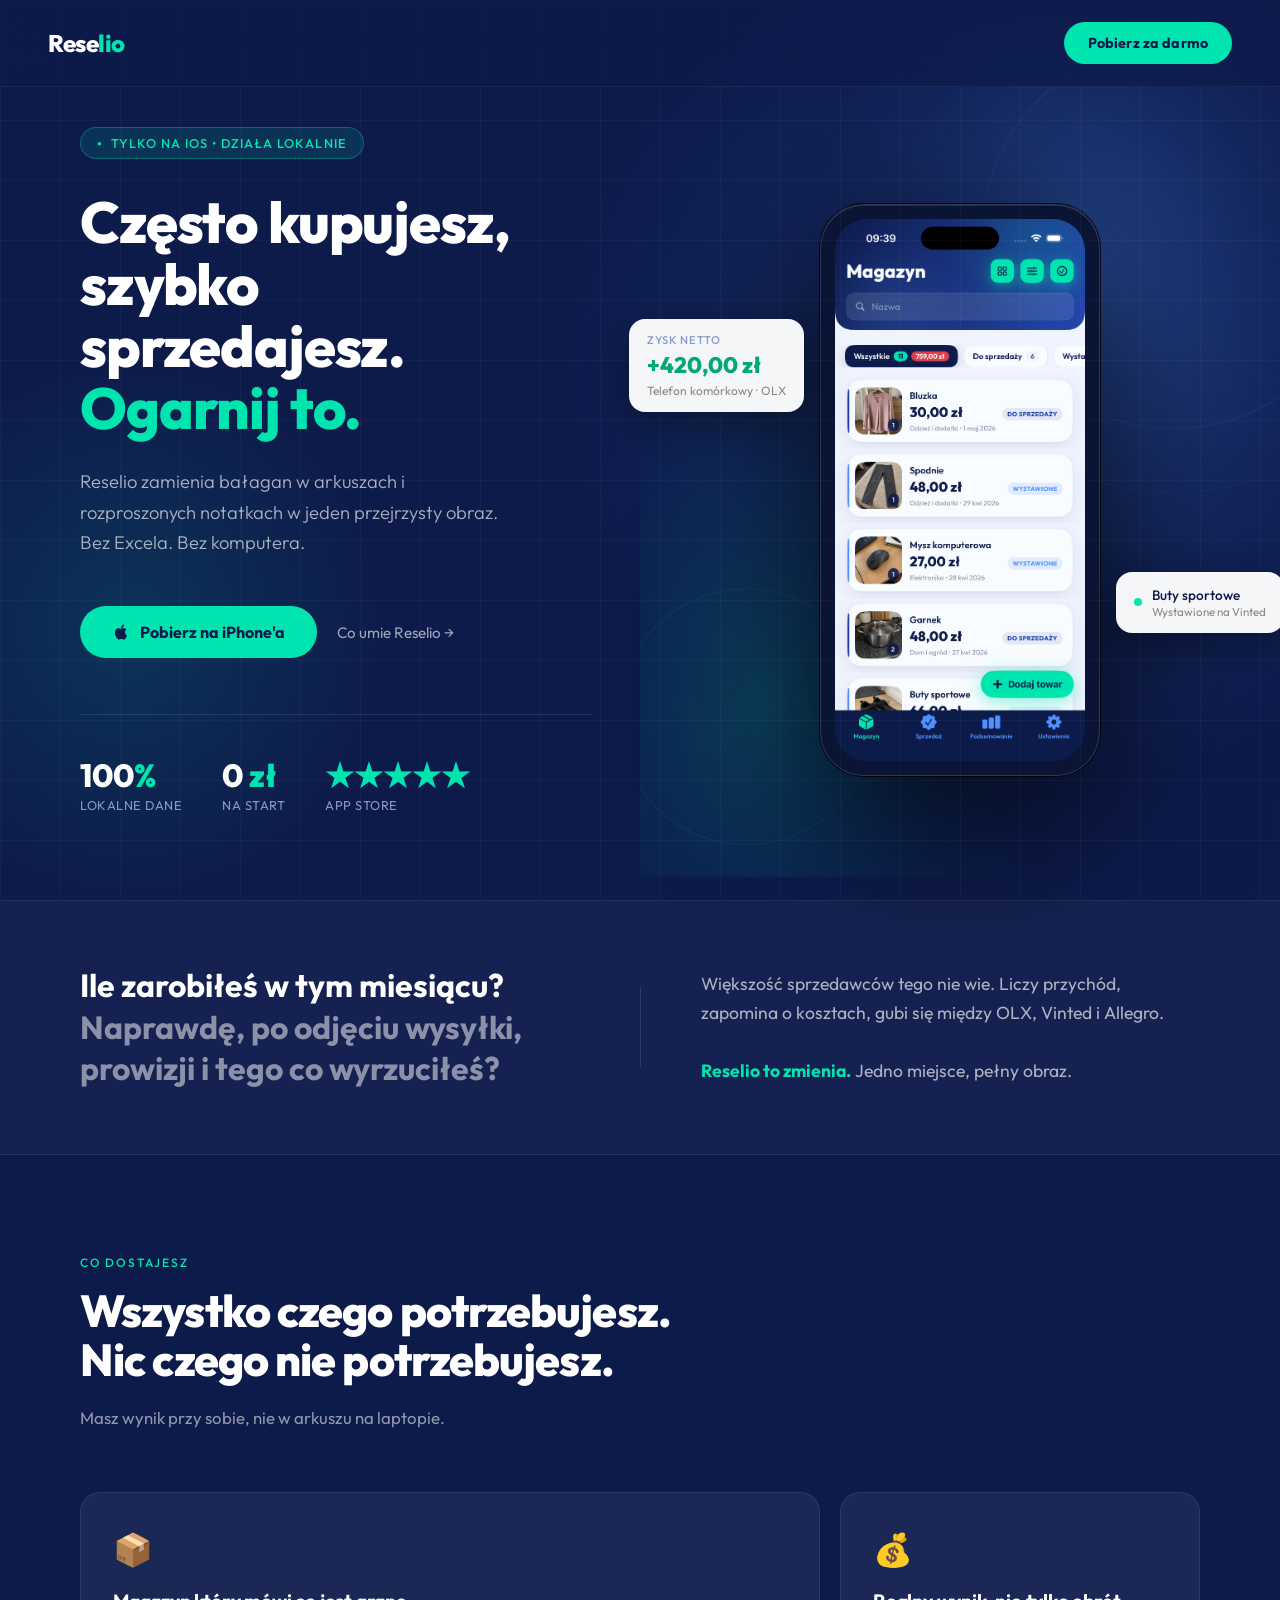
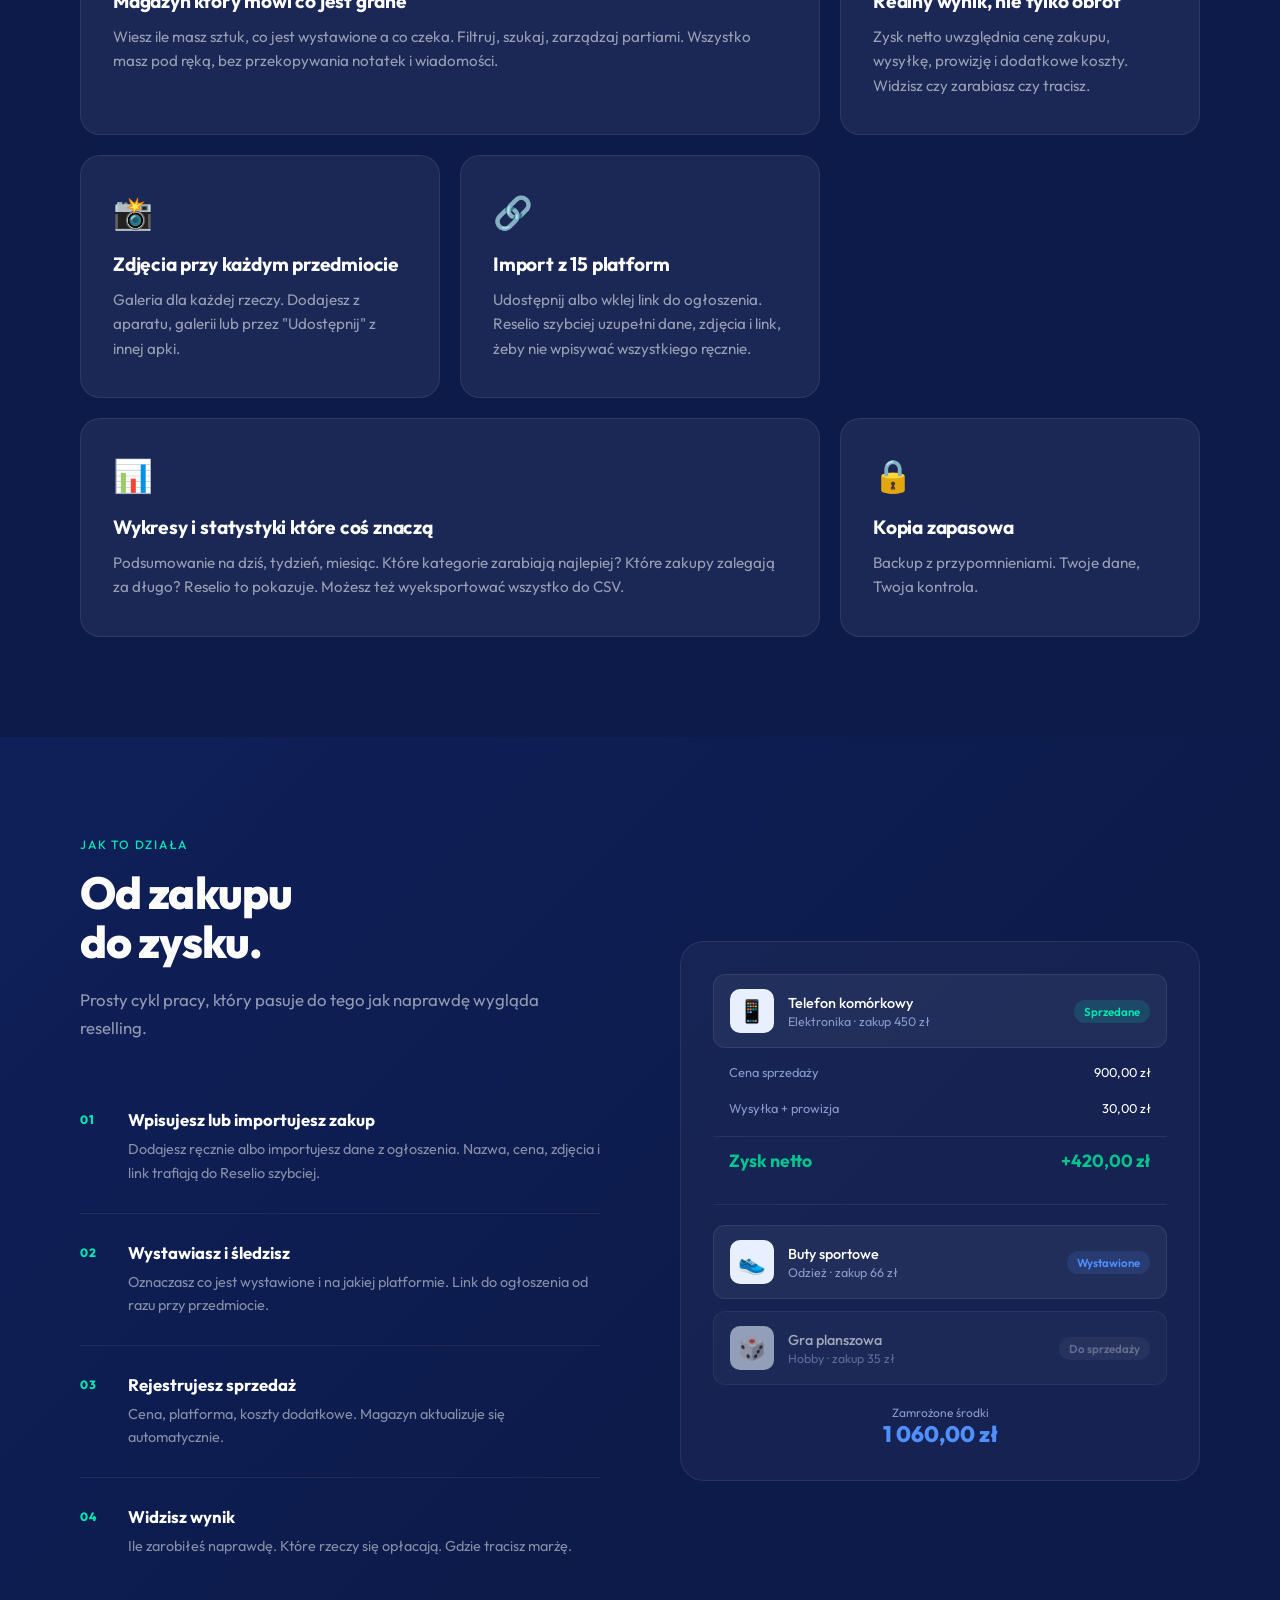
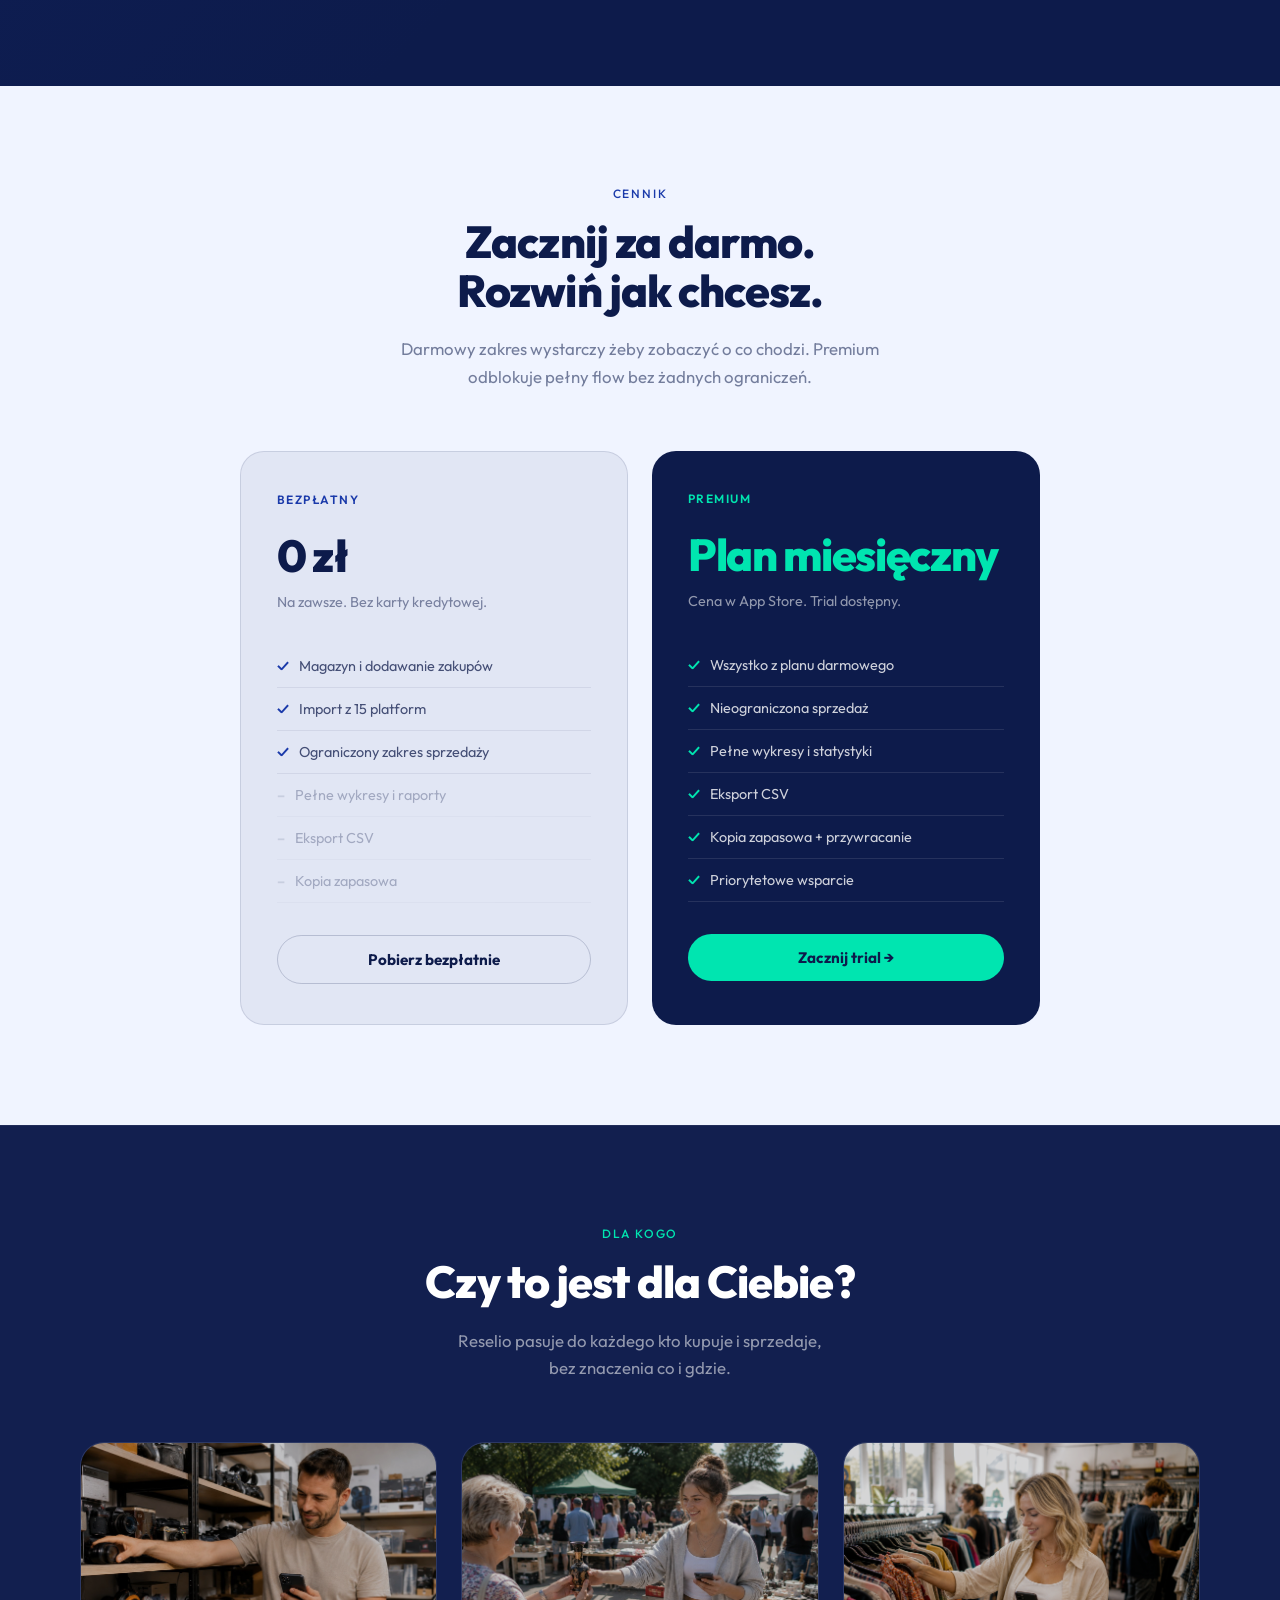
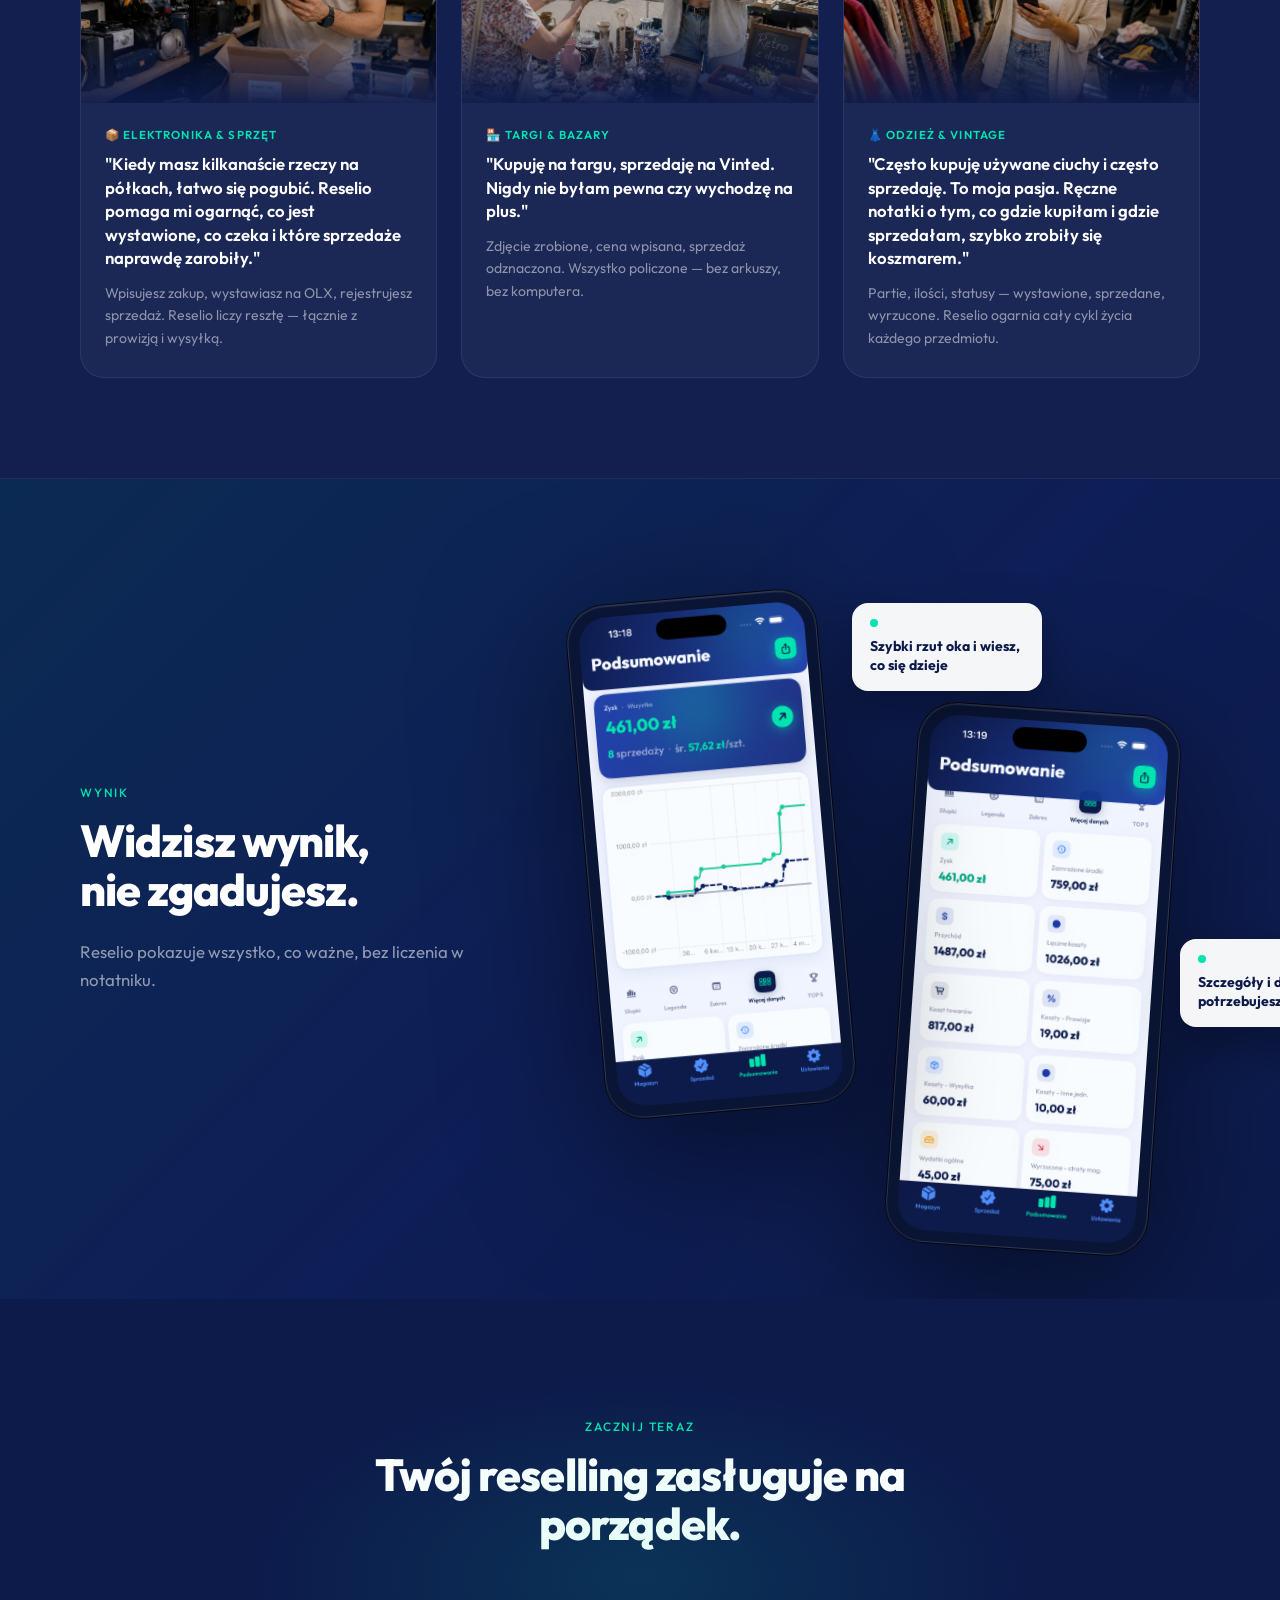
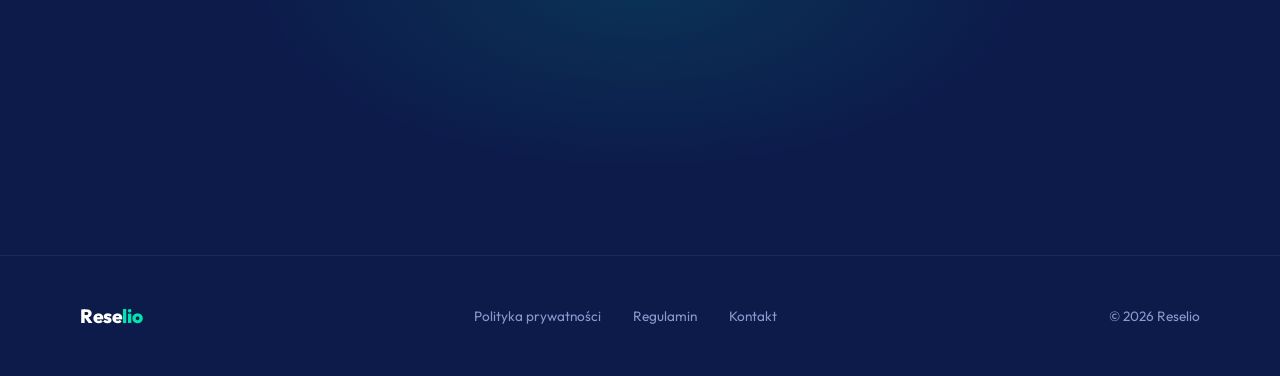
==== index.html @ 295dc4dd "Update landing page copy and vintage image" ====
<!DOCTYPE html>
<html lang="pl">
<head>
<meta charset="UTF-8">
<meta name="viewport" content="width=device-width, initial-scale=1.0">
<title>Reselio – ogarnij swój reselling</title>
<link rel="preconnect" href="https://fonts.googleapis.com">
<link href="https://fonts.googleapis.com/css2?family=Outfit:wght@300;400;500;600;700;800;900&display=swap" rel="stylesheet">
<style>
  :root {
    --navy: #0d1b4b;
    --navy-mid: #152263;
    --blue: #1a3aaa;
    --accent: #4f8fff;
    --mint: #00e5b0;
    --white: #ffffff;
    --off: #f0f4ff;
    --text-muted: #8899cc;
    --card-bg: rgba(255,255,255,0.06);
    --radius: 20px;
  }

  *, *::before, *::after { box-sizing: border-box; margin: 0; padding: 0; }

  html { scroll-behavior: smooth; }

  body {
    font-family: 'Outfit', sans-serif;
    background: var(--navy);
    color: var(--white);
    overflow-x: hidden;
  }

  /* ── NAV ── */
  nav {
    position: fixed; top: 0; left: 0; right: 0; z-index: 100;
    display: flex; align-items: center; justify-content: space-between;
    padding: 22px 48px;
    backdrop-filter: blur(20px);
    background: rgba(13,27,75,0.7);
    border-bottom: 1px solid rgba(255,255,255,0.06);
  }
  .logo {
    font-family: 'Outfit', sans-serif;
    font-weight: 800; font-size: 1.5rem;
    letter-spacing: -0.02em;
    color: var(--white);
  }
  .logo span { color: var(--mint); }
  .nav-cta {
    background: var(--mint);
    color: var(--navy);
    font-family: 'Outfit', sans-serif;
    font-weight: 700;
    font-size: 0.9rem;
    padding: 12px 24px;
    border-radius: 50px;
    text-decoration: none;
    letter-spacing: 0.01em;
    transition: transform 0.2s, box-shadow 0.2s;
  }
  .nav-cta:hover { transform: translateY(-2px); box-shadow: 0 8px 32px rgba(0,229,176,0.4); }

  /* ── HERO ── */
  .hero {
    min-height: 100vh;
    display: grid;
    grid-template-columns: 1fr 1fr;
    align-items: center;
    gap: 0;
    position: relative;
    overflow: visible;
  }

  /* background effect */
  .hero::before {
    content: '';
    position: absolute; inset: 0;
    background:
      radial-gradient(ellipse 60% 80% at 80% 40%, rgba(79,143,255,0.18) 0%, transparent 60%),
      radial-gradient(ellipse 40% 60% at 10% 70%, rgba(0,229,176,0.12) 0%, transparent 50%);
    pointer-events: none;
  }

  /* grid lines subtle */
  .hero::after {
    content: '';
    position: absolute; inset: 0;
    background-image: linear-gradient(rgba(255,255,255,0.03) 1px, transparent 1px),
                      linear-gradient(90deg, rgba(255,255,255,0.03) 1px, transparent 1px);
    background-size: 60px 60px;
    pointer-events: none;
  }

  .hero-left {
    padding: 120px 48px 80px 80px;
    position: relative; z-index: 1;
  }

  .hero-badge {
    display: inline-flex; align-items: center; gap: 8px;
    background: rgba(0,229,176,0.12);
    border: 1px solid rgba(0,229,176,0.3);
    color: var(--mint);
    font-size: 0.8rem;
    font-weight: 500;
    letter-spacing: 0.08em;
    text-transform: uppercase;
    padding: 7px 16px;
    border-radius: 50px;
    margin-bottom: 32px;
  }
  .hero-badge::before { content: '●'; font-size: 0.5rem; }

  h1 {
    font-family: 'Outfit', sans-serif;
    font-weight: 800;
    font-size: clamp(2.8rem, 4.5vw, 4.2rem);
    line-height: 1.08;
    letter-spacing: -0.02em;
    margin-bottom: 28px;
  }
  h1 em {
    font-style: normal;
    color: var(--mint);
  }

  .hero-sub {
    font-size: 1.15rem;
    font-weight: 300;
    color: rgba(255,255,255,0.65);
    line-height: 1.65;
    max-width: 440px;
    margin-bottom: 48px;
  }

  .hero-actions {
    display: flex; align-items: center; gap: 20px;
    flex-wrap: wrap;
  }

  .btn-primary {
    display: inline-flex; align-items: center; gap: 10px;
    background: var(--mint);
    color: var(--navy);
    font-family: 'Outfit', sans-serif;
    font-weight: 700;
    font-size: 1rem;
    padding: 16px 32px;
    border-radius: 50px;
    text-decoration: none;
    transition: transform 0.2s, box-shadow 0.2s;
  }
  .btn-primary:hover { transform: translateY(-3px); box-shadow: 0 16px 48px rgba(0,229,176,0.4); }
  .btn-primary svg { width: 18px; height: 18px; }

  .btn-ghost {
    font-size: 0.95rem;
    color: rgba(255,255,255,0.6);
    text-decoration: none;
    display: flex; align-items: center; gap: 8px;
    transition: color 0.2s;
  }
  .btn-ghost:hover { color: var(--white); }

  .hero-stats {
    display: flex; gap: 40px;
    margin-top: 56px;
    padding-top: 40px;
    border-top: 1px solid rgba(255,255,255,0.1);
  }
  .stat-val {
    font-family: 'Outfit', sans-serif;
    font-weight: 800;
    font-size: 2rem;
    color: var(--white);
  }
  .stat-val span { color: var(--mint); }
  .stat-label {
    font-size: 0.8rem;
    color: var(--text-muted);
    margin-top: 2px;
    letter-spacing: 0.04em;
    text-transform: uppercase;
  }

  /* HERO IMAGE SIDE */
  .hero-right {
    position: relative;
    height: 100vh;
    padding-top: 80px;
    display: flex;
    align-items: center;
    justify-content: center;
  }

  /* The faux "desk scene" SVG illustration */
  .hero-scene {
    position: absolute; inset: 0;
    overflow: hidden;
    pointer-events: none;
  }

  /* Centered phone + cards wrapper — clips nothing */
  .phone-stage {
    position: relative;
    width: 280px;
    z-index: 10;
  }

  /* iPhone mockup */
  .phone-wrap {
    width: 100%;
    filter: drop-shadow(0 40px 80px rgba(0,0,0,0.7));
    animation: phoneFloat 6s ease-in-out infinite;
  }
  @keyframes phoneFloat {
    0%,100% { transform: translateY(0px) rotate(-2deg); }
    50% { transform: translateY(-14px) rotate(-2deg); }
  }

  .phone-frame {
    background: #0a1535;
    border-radius: 44px;
    padding: 14px;
    border: 1px solid rgba(255,255,255,0.15);
    box-shadow:
      0 0 0 1px rgba(0,0,0,0.8),
      inset 0 1px 0 rgba(255,255,255,0.1);
  }

  .phone-screen {
    border-radius: 32px;
    overflow: hidden;
    background: #f0f4ff;
    aspect-ratio: 9/19.5;
    position: relative;
  }

  .phone-screen img {
    width: 100%;
    height: 100%;
    object-fit: cover;
    display: block;
  }

  /* Floating cards — positioned relative to .phone-stage */
  .float-card {
    position: absolute;
    background: rgba(255,255,255,0.96);
    backdrop-filter: blur(20px);
    border-radius: 16px;
    padding: 14px 18px;
    color: var(--navy);
    box-shadow: 0 12px 40px rgba(0,0,0,0.35);
    font-size: 0.85rem;
    white-space: nowrap;
  }

  /* Left side card — profit */
  .float-card-profit {
    top: 20%;
    right: calc(100% + 16px);   /* sits left of the phone */
    animation: cardFloat1 7s ease-in-out infinite;
  }

  /* Right side card — item */
  .float-card-item {
    bottom: 25%;
    left: calc(100% + 16px);    /* sits right of the phone */
    animation: cardFloat2 8s ease-in-out infinite;
  }

  @keyframes cardFloat1 {
    0%,100% { transform: translateY(0); }
    50% { transform: translateY(-10px); }
  }
  @keyframes cardFloat2 {
    0%,100% { transform: translateY(0); }
    50% { transform: translateY(-7px); }
  }

  .fc-label {
    font-size: 0.7rem;
    font-weight: 500;
    letter-spacing: 0.06em;
    text-transform: uppercase;
    color: var(--text-muted);
    margin-bottom: 4px;
  }
  .fc-val {
    font-family: 'Outfit', sans-serif;
    font-weight: 800;
    font-size: 1.4rem;
    color: var(--navy);
  }
  .fc-val.positive { color: #00a878; }
  .fc-val.negative { color: #e0404a; }

  .fc-item-row {
    display: flex; align-items: center; gap: 10px;
  }
  .fc-dot {
    width: 8px; height: 8px; border-radius: 50%;
    background: var(--mint);
    flex-shrink: 0;
  }
  .fc-item-name { font-weight: 500; color: var(--navy); }
  .fc-item-price { font-weight: 700; color: var(--navy); margin-top: 2px; }

  /* ── SECTION COMMON ── */
  section { padding: 100px 80px; }
  section.hero { padding: 0; }

  .section-label {
    font-size: 0.75rem;
    font-weight: 500;
    letter-spacing: 0.15em;
    text-transform: uppercase;
    color: var(--mint);
    margin-bottom: 16px;
  }

  h2 {
    font-family: 'Outfit', sans-serif;
    font-weight: 800;
    font-size: clamp(2rem, 3.5vw, 3rem);
    letter-spacing: -0.02em;
    line-height: 1.1;
    margin-bottom: 20px;
  }

  .section-sub {
    font-size: 1.05rem;
    color: rgba(255,255,255,0.55);
    line-height: 1.65;
    max-width: 520px;
  }

  /* ── PROBLEM STRIP ── */
  .problem {
    background: rgba(255,255,255,0.03);
    border-top: 1px solid rgba(255,255,255,0.07);
    border-bottom: 1px solid rgba(255,255,255,0.07);
    padding: 64px 80px;
    display: flex;
    align-items: center;
    gap: 60px;
  }

  .problem-q {
    font-family: 'Outfit', sans-serif;
    font-size: clamp(1.4rem, 2.5vw, 2rem);
    font-weight: 700;
    line-height: 1.3;
    flex: 1;
    color: rgba(255,255,255,0.5);
  }
  .problem-q strong { color: var(--white); }

  .problem-divider {
    width: 1px; height: 80px;
    background: rgba(255,255,255,0.12);
    flex-shrink: 0;
  }

  .problem-answer {
    flex: 1;
    font-size: 1.1rem;
    color: rgba(255,255,255,0.65);
    line-height: 1.65;
  }
  .problem-answer strong { color: var(--mint); }

  /* ── FEATURES GRID ── */
  .features-header {
    max-width: 1200px;
    margin: 0 auto 60px;
  }

  .features-grid {
    display: grid;
    grid-template-columns: repeat(3, 1fr);
    gap: 20px;
    max-width: 1200px;
    margin: 0 auto;
  }

  .feat-card {
    background: var(--card-bg);
    border: 1px solid rgba(255,255,255,0.08);
    border-radius: var(--radius);
    padding: 36px 32px;
    transition: border-color 0.3s, background 0.3s, transform 0.3s;
    position: relative;
    overflow: hidden;
  }
  .feat-card::before {
    content: '';
    position: absolute; top: 0; left: 0; right: 0; height: 2px;
    background: linear-gradient(90deg, transparent, var(--accent), transparent);
    opacity: 0;
    transition: opacity 0.3s;
  }
  .feat-card:hover {
    background: rgba(255,255,255,0.09);
    border-color: rgba(79,143,255,0.3);
    transform: translateY(-4px);
  }
  .feat-card:hover::before { opacity: 1; }

  .feat-card.wide {
    grid-column: span 2;
  }

  .feat-icon {
    font-size: 2rem;
    margin-bottom: 20px;
    display: block;
  }

  .feat-title {
    font-family: 'Outfit', sans-serif;
    font-weight: 700;
    font-size: 1.2rem;
    margin-bottom: 12px;
    letter-spacing: -0.01em;
  }

  .feat-desc {
    font-size: 0.95rem;
    color: rgba(255,255,255,0.55);
    line-height: 1.6;
  }

  /* ── FLOW SECTION ── */
  .flow-section {
    background: linear-gradient(135deg, rgba(26,58,170,0.15) 0%, rgba(13,27,75,0) 60%);
  }

  .flow-grid {
    display: grid;
    grid-template-columns: 1fr 1fr;
    gap: 80px;
    align-items: center;
    max-width: 1200px;
    margin: 0 auto;
  }

  .flow-steps {
    display: flex;
    flex-direction: column;
    gap: 0;
  }

  .flow-step {
    display: flex;
    gap: 24px;
    padding: 28px 0;
    border-bottom: 1px solid rgba(255,255,255,0.07);
    transition: opacity 0.3s;
  }
  .flow-step:last-child { border-bottom: none; }
  .flow-step:hover { opacity: 1 !important; }

  .step-num {
    font-family: 'Outfit', sans-serif;
    font-weight: 800;
    font-size: 0.75rem;
    color: var(--mint);
    letter-spacing: 0.08em;
    padding-top: 3px;
    flex-shrink: 0;
    width: 24px;
  }

  .step-body {}
  .step-title {
    font-family: 'Outfit', sans-serif;
    font-weight: 700;
    font-size: 1.05rem;
    margin-bottom: 8px;
  }
  .step-desc {
    font-size: 0.9rem;
    color: rgba(255,255,255,0.5);
    line-height: 1.6;
  }

  .flow-visual {
    background: rgba(255,255,255,0.04);
    border: 1px solid rgba(255,255,255,0.08);
    border-radius: 24px;
    padding: 32px;
    display: flex;
    flex-direction: column;
    gap: 12px;
  }

  .mini-item {
    display: flex;
    align-items: center;
    gap: 14px;
    background: rgba(255,255,255,0.05);
    border: 1px solid rgba(255,255,255,0.08);
    border-radius: 12px;
    padding: 14px 16px;
  }

  .mini-thumb {
    width: 44px; height: 44px; border-radius: 10px;
    flex-shrink: 0;
    display: flex; align-items: center; justify-content: center;
    font-size: 1.4rem;
  }
  .mini-info { flex: 1; }
  .mini-name { font-weight: 500; font-size: 0.9rem; }
  .mini-meta { font-size: 0.78rem; color: var(--text-muted); margin-top: 2px; }
  .mini-badge {
    font-size: 0.72rem;
    font-weight: 600;
    padding: 4px 10px;
    border-radius: 50px;
    flex-shrink: 0;
  }
  .badge-sell { background: rgba(0,229,176,0.15); color: var(--mint); }
  .badge-listed { background: rgba(79,143,255,0.15); color: var(--accent); }
  .badge-sold { background: rgba(255,255,255,0.1); color: rgba(255,255,255,0.6); }

  .mini-profit {
    font-family: 'Outfit', sans-serif;
    font-weight: 700;
    font-size: 0.9rem;
    color: #00c48c;
  }
  .mini-profit.neg { color: #e0404a; }

  /* ── PRICING ── */
  .pricing {
    background: var(--off);
    color: var(--navy);
  }

  .pricing h2 { color: var(--navy); }
  .pricing .section-label { color: var(--blue); }
  .pricing .section-sub { color: rgba(13,27,75,0.55); }

  .pricing-grid {
    display: grid;
    grid-template-columns: 1fr 1fr;
    gap: 24px;
    max-width: 800px;
    margin: 60px auto 0;
  }

  .price-card {
    border-radius: 24px;
    padding: 40px 36px;
    position: relative;
    overflow: hidden;
  }

  .price-card.free {
    background: rgba(13,27,75,0.06);
    border: 1px solid rgba(13,27,75,0.12);
  }

  .price-card.premium {
    background: var(--navy);
    color: var(--white);
  }

  .price-card.premium .price-label { color: var(--mint); }
  .price-card.premium .price-desc { color: rgba(255,255,255,0.55); }
  .price-card.premium .price-feature { color: rgba(255,255,255,0.8); border-color: rgba(255,255,255,0.1); }
  .price-card.premium .price-feature::before { color: var(--mint); }

  .price-label {
    font-size: 0.75rem;
    font-weight: 600;
    letter-spacing: 0.12em;
    text-transform: uppercase;
    color: var(--blue);
    margin-bottom: 20px;
  }

  .price-amount {
    font-family: 'Outfit', sans-serif;
    font-weight: 800;
    font-size: 2.8rem;
    letter-spacing: -0.03em;
    margin-bottom: 8px;
  }

  .price-desc {
    font-size: 0.9rem;
    color: rgba(13,27,75,0.5);
    margin-bottom: 32px;
    line-height: 1.5;
  }

  .price-features {
    list-style: none;
    display: flex;
    flex-direction: column;
    gap: 0;
  }

  .price-feature {
    padding: 12px 0;
    border-bottom: 1px solid rgba(13,27,75,0.08);
    font-size: 0.9rem;
    display: flex;
    align-items: center;
    gap: 10px;
    color: rgba(13,27,75,0.75);
  }
  .price-feature::before { content: '✓'; font-weight: 700; color: var(--blue); }
  .price-feature.muted { opacity: 0.4; }
  .price-feature.muted::before { content: '–'; color: rgba(13,27,75,0.3); }

  .price-cta {
    display: block;
    text-align: center;
    margin-top: 32px;
    padding: 14px;
    border-radius: 50px;
    font-family: 'Outfit', sans-serif;
    font-weight: 700;
    font-size: 0.95rem;
    text-decoration: none;
    transition: all 0.2s;
  }

  .price-cta.free-cta {
    background: transparent;
    border: 1.5px solid rgba(13,27,75,0.2);
    color: var(--navy);
  }
  .price-cta.free-cta:hover { border-color: var(--navy); }

  .price-cta.premium-cta {
    background: var(--mint);
    color: var(--navy);
  }
  .price-cta.premium-cta:hover { box-shadow: 0 8px 32px rgba(0,229,176,0.5); transform: translateY(-2px); }

  /* ── RESULTS SHOWCASE ── */
  .results-showcase {
    position: relative;
    overflow: hidden;
    background: linear-gradient(135deg, rgba(0,229,176,0.08) 0%, rgba(26,58,170,0.12) 52%, rgba(13,27,75,0) 100%);
  }

  .results-inner {
    max-width: 1180px;
    margin: 0 auto;
    display: grid;
    grid-template-columns: minmax(280px, 0.9fr) minmax(520px, 1.4fr);
    gap: 56px;
    align-items: center;
  }

  .results-copy .section-sub {
    margin-top: 24px;
  }

  .results-phones {
    min-height: 620px;
    position: relative;
  }

  .result-phone {
    position: absolute;
    width: 250px;
    filter: drop-shadow(0 34px 70px rgba(0,0,0,0.52));
  }

  .result-phone .phone-frame {
    border-radius: 38px;
    padding: 11px;
  }

  .result-phone .phone-screen {
    border-radius: 28px;
  }

  .result-phone-main {
    top: 18px;
    left: 34px;
    transform: rotate(-5deg);
    animation: resultPhoneFloat1 7s ease-in-out infinite;
    z-index: 2;
  }

  .result-phone-side {
    top: 130px;
    right: 36px;
    width: 262px;
    transform: rotate(4deg);
    animation: resultPhoneFloat2 8s ease-in-out infinite;
    z-index: 1;
  }

  .result-bubble {
    position: absolute;
    z-index: 4;
    max-width: 190px;
    background: rgba(255,255,255,0.96);
    color: var(--navy);
    border-radius: 16px;
    padding: 16px 18px;
    box-shadow: 0 18px 48px rgba(0,0,0,0.32);
    font-size: 0.88rem;
    font-weight: 700;
    line-height: 1.35;
  }

  .result-bubble::before {
    content: '';
    display: block;
    width: 8px;
    height: 8px;
    border-radius: 50%;
    background: var(--mint);
    margin-bottom: 10px;
  }

  .result-bubble-quick {
    top: 24px;
    left: 300px;
    animation: resultBubbleFloat1 6.5s ease-in-out infinite;
  }

  .result-bubble-detail {
    right: -170px;
    top: 360px;
    animation: resultBubbleFloat2 7.5s ease-in-out infinite;
  }

  @keyframes resultPhoneFloat1 {
    0%,100% { transform: translateY(0) rotate(-5deg); }
    50% { transform: translateY(-14px) rotate(-5deg); }
  }

  @keyframes resultPhoneFloat2 {
    0%,100% { transform: translateY(0) rotate(4deg); }
    50% { transform: translateY(12px) rotate(4deg); }
  }

  @keyframes resultBubbleFloat1 {
    0%,100% { transform: translateY(0); }
    50% { transform: translateY(-10px); }
  }

  @keyframes resultBubbleFloat2 {
    0%,100% { transform: translateY(0); }
    50% { transform: translateY(9px); }
  }

  /* ── CTA FINAL ── */
  .cta-final {
    text-align: center;
    padding: 120px 80px;
    position: relative;
    overflow: hidden;
  }

  .cta-final::before {
    content: '';
    position: absolute;
    top: 50%; left: 50%;
    transform: translate(-50%, -50%);
    width: 800px; height: 400px;
    background: radial-gradient(ellipse, rgba(0,229,176,0.12) 0%, transparent 70%);
    pointer-events: none;
  }

  .cta-final h2 {
    max-width: 600px;
    margin: 0 auto 20px;
  }

  .cta-final .section-sub {
    max-width: 440px;
    margin: 0 auto 48px;
    text-align: center;
  }

  .apple-badge {
    display: inline-flex;
    align-items: center;
    gap: 14px;
    background: var(--white);
    color: var(--navy);
    padding: 14px 28px;
    border-radius: 50px;
    text-decoration: none;
    font-weight: 600;
    font-size: 1rem;
    transition: all 0.2s;
    box-shadow: 0 8px 40px rgba(0,0,0,0.3);
  }
  .apple-badge:hover { transform: translateY(-3px); box-shadow: 0 16px 60px rgba(0,0,0,0.4); }
  .apple-badge svg { width: 24px; height: 24px; flex-shrink: 0; }
  .apple-badge-text-top { font-size: 0.72rem; font-weight: 400; opacity: 0.6; display: block; }
  .apple-badge-text-main { font-family: 'Outfit', sans-serif; font-weight: 800; font-size: 1rem; display: block; }

  /* ── FOOTER ── */
  footer {
    border-top: 1px solid rgba(255,255,255,0.07);
    padding: 48px 80px;
    display: flex;
    align-items: center;
    justify-content: space-between;
    font-size: 0.85rem;
    color: var(--text-muted);
  }

  footer .logo { font-size: 1.2rem; }

  .footer-links {
    display: flex; gap: 32px;
    list-style: none;
  }
  .footer-links a { color: var(--text-muted); text-decoration: none; transition: color 0.2s; }
  .footer-links a:hover { color: var(--white); }

  /* ── ANIMATIONS ── */
  @keyframes fadeUp {
    from { opacity: 0; transform: translateY(30px); }
    to { opacity: 1; transform: translateY(0); }
  }

  .hero-left > * {
    opacity: 0;
    animation: fadeUp 0.8s forwards;
  }
  .hero-badge { animation-delay: 0.1s; }
  h1 { animation-delay: 0.25s; }
  .hero-sub { animation-delay: 0.4s; }
  .hero-actions { animation-delay: 0.55s; }
  .hero-stats { animation-delay: 0.7s; }

  .hero-right {
    animation: fadeUp 1s 0.4s forwards;
    opacity: 0;
  }

  /* SCROLLED REVEAL */
  .reveal {
    opacity: 0;
    transform: translateY(24px);
    transition: opacity 0.6s, transform 0.6s;
  }
  .reveal.visible {
    opacity: 1;
    transform: none;
  }

  /* ── RESPONSIVE ── */
  @media (max-width: 900px) {
    nav { padding: 20px 24px; }
    .hero { grid-template-columns: 1fr; padding-top: 100px; }
    .hero-left { padding: 40px 24px; }
    .hero-right { height: 60vh; }
    .float-card { display: none; }
    section { padding: 64px 24px; }
    .features-grid { grid-template-columns: 1fr; }
    .feat-card.wide { grid-column: span 1; }
    .flow-grid { grid-template-columns: 1fr; }
    .problem { flex-direction: column; padding: 48px 24px; }
    .problem-divider { width: 80px; height: 1px; }
    .pricing-grid { grid-template-columns: 1fr; }
    .results-inner { grid-template-columns: 1fr; gap: 40px; }
    .results-copy { text-align: center; }
    .results-copy .section-sub { margin-left: auto; margin-right: auto; }
    .results-phones { min-height: 720px; }
    .result-phone { width: 220px; }
    .result-phone-main { top: 0; left: 0; }
    .result-phone-side { top: 210px; right: 0; width: 231px; }
    .result-bubble { max-width: 170px; font-size: 0.82rem; padding: 14px 16px; }
    .result-bubble-quick { top: 78px; left: 178px; }
    .result-bubble-detail { right: -34px; top: 460px; }
    footer { flex-direction: column; gap: 24px; text-align: center; padding: 40px 24px; }
    .cta-final { padding: 80px 24px; }
  }

  /* ── FOR WHOM ── */
  .forwhom {
    background: rgba(255,255,255,0.02);
    border-top: 1px solid rgba(255,255,255,0.06);
    border-bottom: 1px solid rgba(255,255,255,0.06);
  }

  .forwhom-header {
    text-align: center;
    max-width: 600px;
    margin: 0 auto 60px;
  }
  .forwhom-header .section-sub {
    margin-left: auto;
    margin-right: auto;
  }

  .persona-grid {
    display: grid;
    grid-template-columns: repeat(3, 1fr);
    gap: 24px;
    max-width: 1200px;
    margin: 0 auto;
  }

  .persona-card {
    border-radius: 24px;
    overflow: hidden;
    position: relative;
    cursor: default;
    background: rgba(255,255,255,0.04);
    border: 1px solid rgba(255,255,255,0.08);
    transition: transform 0.3s, border-color 0.3s;
  }
  .persona-card:hover {
    transform: translateY(-6px);
    border-color: rgba(0,229,176,0.25);
  }

  .persona-img-wrap {
    position: relative;
    height: 260px;
    overflow: hidden;
  }

  .persona-img-wrap img {
    width: 100%;
    height: 100%;
    object-fit: cover;
    object-position: center top;
    display: block;
    filter: brightness(0.85) saturate(0.9);
    transition: transform 0.5s, filter 0.5s;
  }
  .persona-card:hover .persona-img-wrap img {
    transform: scale(1.04);
    filter: brightness(0.95) saturate(1);
  }

  /* gradient fade bottom of image into card */
  .persona-img-wrap::after {
    content: '';
    position: absolute;
    bottom: 0; left: 0; right: 0;
    height: 80px;
    background: linear-gradient(transparent, rgba(13,27,75,0.95));
  }

  .persona-body {
    padding: 20px 24px 28px;
  }

  .persona-tag {
    display: inline-flex;
    align-items: center;
    gap: 6px;
    font-size: 0.72rem;
    font-weight: 600;
    letter-spacing: 0.1em;
    text-transform: uppercase;
    color: var(--mint);
    margin-bottom: 10px;
  }

  .persona-pain {
    font-size: 1.05rem;
    font-weight: 600;
    color: var(--white);
    line-height: 1.4;
    margin-bottom: 12px;
  }

  .persona-desc {
    font-size: 0.88rem;
    color: rgba(255,255,255,0.5);
    line-height: 1.6;
  }

  @media (max-width: 900px) {
    .persona-grid { grid-template-columns: 1fr; }
    .persona-img-wrap { height: 220px; }
  }

</style>
</head>
<body>

<!-- NAV -->
<nav>
  <div class="logo">Rese<span>lio</span></div>
  <a href="https://apps.apple.com/us/app/reselio-dziennik-sprzeda%C5%BCy/id6762528478" class="nav-cta">Pobierz za darmo</a>
</nav>

<!-- HERO -->
<section class="hero">
  <div class="hero-left">
    <div class="hero-badge">Tylko na iOS • Działa lokalnie</div>

    <h1>Często kupujesz,<br>szybko sprzedajesz.<br><em>Ogarnij to.</em></h1>

    <p class="hero-sub">
      Reselio zamienia bałagan w arkuszach i rozproszonych notatkach
      w jeden przejrzysty obraz. Bez Excela. Bez komputera.
    </p>

    <div class="hero-actions">
      <a href="https://apps.apple.com/us/app/reselio-dziennik-sprzeda%C5%BCy/id6762528478" class="btn-primary">
        <svg viewBox="0 0 24 24" fill="currentColor"><path d="M18.71 19.5c-.83 1.24-1.71 2.45-3.05 2.47-1.34.03-1.77-.79-3.29-.79-1.53 0-2 .77-3.27.82-1.31.05-2.3-1.32-3.14-2.53C4.25 17 2.94 12.45 4.7 9.39c.87-1.52 2.43-2.48 4.12-2.51 1.28-.02 2.5.87 3.29.87.78 0 2.26-1.07 3.8-.91.65.03 2.47.26 3.64 1.98-.09.06-2.17 1.28-2.15 3.81.03 3.02 2.65 4.03 2.68 4.04-.03.07-.42 1.44-1.38 2.83M13 3.5c.73-.83 1.94-1.46 2.94-1.5.13 1.17-.34 2.35-1.04 3.19-.69.85-1.83 1.51-2.95 1.42-.15-1.15.41-2.35 1.05-3.11z"/></svg>
        Pobierz na iPhone'a
      </a>
      <a href="#features" class="btn-ghost">
        Co umie Reselio →
      </a>
    </div>

    <div class="hero-stats">
      <div>
        <div class="stat-val">100<span>%</span></div>
        <div class="stat-label">lokalne dane</div>
      </div>
      <div>
        <div class="stat-val">0<span> zł</span></div>
        <div class="stat-label">na start</div>
      </div>
      <div>
        <div class="stat-val"><span>★★★★★</span></div>
        <div class="stat-label">App Store</div>
      </div>
    </div>
  </div>

  <div class="hero-right">
    <!-- Ambient glow -->
    <div class="hero-scene">
      <svg viewBox="0 0 600 800" xmlns="http://www.w3.org/2000/svg" style="position:absolute;inset:0;width:100%;height:100%;">
        <defs>
          <radialGradient id="g1" cx="70%" cy="30%">
            <stop offset="0%" stop-color="#4f8fff" stop-opacity="0.3"/>
            <stop offset="100%" stop-color="#0d1b4b" stop-opacity="0"/>
          </radialGradient>
          <radialGradient id="g2" cx="20%" cy="80%">
            <stop offset="0%" stop-color="#00e5b0" stop-opacity="0.2"/>
            <stop offset="100%" stop-color="#0d1b4b" stop-opacity="0"/>
          </radialGradient>
        </defs>
        <rect width="600" height="800" fill="url(#g1)"/>
        <rect width="600" height="800" fill="url(#g2)"/>
        <!-- decorative circles -->
        <circle cx="500" cy="200" r="180" fill="none" stroke="rgba(79,143,255,0.1)" stroke-width="1"/>
        <circle cx="500" cy="200" r="240" fill="none" stroke="rgba(79,143,255,0.06)" stroke-width="1"/>
        <circle cx="100" cy="650" r="120" fill="none" stroke="rgba(0,229,176,0.08)" stroke-width="1"/>
      </svg>
    </div>

    <!-- Phone + floating cards, all inside .phone-stage so positioning works -->
    <div class="phone-stage">
    <div class="phone-wrap">
      <div class="phone-frame">
        <div class="phone-screen">
          <img src="assets/app-screen.png" alt="Ekran aplikacji Reselio">
        </div>
      </div>
    </div>

    <!-- Floating card: profit -->
    <div class="float-card float-card-profit">
      <div class="fc-label">Zysk netto</div>
      <div class="fc-val positive">+420,00 zł</div>
      <div style="font-size:0.75rem;color:#888;margin-top:4px;">Telefon komórkowy · OLX</div>
    </div>

    <!-- Floating card: item -->
    <div class="float-card float-card-item">
      <div class="fc-item-row">
        <div class="fc-dot"></div>
        <div>
          <div class="fc-item-name">Buty sportowe</div>
          <div style="font-size:0.72rem;color:#888;">Wystawione na Vinted</div>
        </div>
      </div>
    </div>
    </div><!-- /phone-stage -->
  </div>
</section>

<!-- PROBLEM -->
<div class="problem">
  <div class="problem-q">
    <strong>Ile zarobiłeś w tym miesiącu?</strong><br>
    Naprawdę, po odjęciu wysyłki, prowizji i tego co wyrzuciłeś?
  </div>
  <div class="problem-divider"></div>
  <div class="problem-answer">
    Większość sprzedawców tego nie wie. Liczy przychód, zapomina o kosztach,
    gubi się między OLX, Vinted i Allegro.<br><br>
    <strong>Reselio to zmienia.</strong> Jedno miejsce, pełny obraz.
  </div>
</div>

<!-- FEATURES -->
<section id="features">
  <div class="features-header reveal">
    <div class="section-label">Co dostajesz</div>
    <h2>Wszystko czego potrzebujesz.<br>Nic czego nie potrzebujesz.</h2>
    <p class="section-sub">
      Masz wynik przy sobie, nie w arkuszu na laptopie.
    </p>
  </div>

  <div class="features-grid">
    <div class="feat-card wide reveal">
      <span class="feat-icon">📦</span>
      <div class="feat-title">Magazyn który mówi co jest grane</div>
      <div class="feat-desc">
        Wiesz ile masz sztuk, co jest wystawione a co czeka. Filtruj, szukaj,
        zarządzaj partiami. Wszystko masz pod ręką, bez przekopywania notatek
        i wiadomości.
      </div>
    </div>

    <div class="feat-card reveal">
      <span class="feat-icon">💰</span>
      <div class="feat-title">Realny wynik, nie tylko obrót</div>
      <div class="feat-desc">
        Zysk netto uwzględnia cenę zakupu, wysyłkę, prowizję
        i dodatkowe koszty. Widzisz czy zarabiasz czy tracisz.
      </div>
    </div>

    <div class="feat-card reveal">
      <span class="feat-icon">📸</span>
      <div class="feat-title">Zdjęcia przy każdym przedmiocie</div>
      <div class="feat-desc">
        Galeria dla każdej rzeczy. Dodajesz z aparatu, galerii
        lub przez "Udostępnij" z innej apki.
      </div>
    </div>

    <div class="feat-card reveal">
      <span class="feat-icon">🔗</span>
      <div class="feat-title">Import z 15 platform</div>
      <div class="feat-desc">
        Udostępnij albo wklej link do ogłoszenia. Reselio szybciej uzupełni
        dane, zdjęcia i link, żeby nie wpisywać wszystkiego ręcznie.
      </div>
    </div>

    <div class="feat-card wide reveal">
      <span class="feat-icon">📊</span>
      <div class="feat-title">Wykresy i statystyki które coś znaczą</div>
      <div class="feat-desc">
        Podsumowanie na dziś, tydzień, miesiąc. Które kategorie zarabiają
        najlepiej? Które zakupy zalegają za długo? Reselio to pokazuje.
        Możesz też wyeksportować wszystko do CSV.
      </div>
    </div>

    <div class="feat-card reveal">
      <span class="feat-icon">🔒</span>
      <div class="feat-title">Kopia zapasowa</div>
      <div class="feat-desc">
        Backup z przypomnieniami.
        Twoje dane, Twoja kontrola.
      </div>
    </div>
  </div>
</section>

<!-- FLOW -->
<section class="flow-section">
  <div class="flow-grid">
    <div>
      <div class="section-label reveal">Jak to działa</div>
      <h2 class="reveal">Od zakupu<br>do zysku.</h2>
      <p class="section-sub reveal" style="margin-bottom:40px;">
        Prosty cykl pracy, który pasuje do tego jak naprawdę
        wygląda reselling.
      </p>

      <div class="flow-steps">
        <div class="flow-step reveal">
          <div class="step-num">01</div>
          <div class="step-body">
            <div class="step-title">Wpisujesz lub importujesz zakup</div>
            <div class="step-desc">Dodajesz ręcznie albo importujesz dane z ogłoszenia. Nazwa, cena, zdjęcia i link trafiają do Reselio szybciej.</div>
          </div>
        </div>
        <div class="flow-step reveal">
          <div class="step-num">02</div>
          <div class="step-body">
            <div class="step-title">Wystawiasz i śledzisz</div>
            <div class="step-desc">Oznaczasz co jest wystawione i na jakiej platformie. Link do ogłoszenia od razu przy przedmiocie.</div>
          </div>
        </div>
        <div class="flow-step reveal">
          <div class="step-num">03</div>
          <div class="step-body">
            <div class="step-title">Rejestrujesz sprzedaż</div>
            <div class="step-desc">Cena, platforma, koszty dodatkowe. Magazyn aktualizuje się automatycznie.</div>
          </div>
        </div>
        <div class="flow-step reveal">
          <div class="step-num">04</div>
          <div class="step-body">
            <div class="step-title">Widzisz wynik</div>
            <div class="step-desc">Ile zarobiłeś naprawdę. Które rzeczy się opłacają. Gdzie tracisz marżę.</div>
          </div>
        </div>
      </div>
    </div>

    <div class="flow-visual reveal">
      <div class="mini-item">
        <div class="mini-thumb" style="background:#e8f0ff;">📱</div>
        <div class="mini-info">
          <div class="mini-name">Telefon komórkowy</div>
          <div class="mini-meta">Elektronika · zakup 450 zł</div>
        </div>
        <div class="mini-badge badge-sell">Sprzedane</div>
      </div>
      <div style="font-size:0.8rem;color:var(--text-muted);padding:4px 16px;display:flex;justify-content:space-between;">
        <span>Cena sprzedaży</span><span style="color:var(--white);">900,00 zł</span>
      </div>
      <div style="font-size:0.8rem;color:var(--text-muted);padding:4px 16px;display:flex;justify-content:space-between;">
        <span>Wysyłka + prowizja</span><span style="color:var(--white);">30,00 zł</span>
      </div>
      <div style="font-size:1.1rem;font-weight:700;color:#00c48c;padding:12px 16px;display:flex;justify-content:space-between;border-top:1px solid rgba(255,255,255,0.07);margin-top:4px;">
        <span>Zysk netto</span><span>+420,00 zł</span>
      </div>

      <div style="height:1px;background:rgba(255,255,255,0.07);margin:8px 0;"></div>

      <div class="mini-item">
        <div class="mini-thumb" style="background:#e8f0ff;">👟</div>
        <div class="mini-info">
          <div class="mini-name">Buty sportowe</div>
          <div class="mini-meta">Odzież · zakup 66 zł</div>
        </div>
        <div class="mini-badge badge-listed">Wystawione</div>
      </div>
      <div class="mini-item" style="opacity:0.6;">
        <div class="mini-thumb" style="background:#e8f0ff;">🎲</div>
        <div class="mini-info">
          <div class="mini-name">Gra planszowa</div>
          <div class="mini-meta">Hobby · zakup 35 zł</div>
        </div>
        <div class="mini-badge" style="background:rgba(255,255,255,0.08);color:rgba(255,255,255,0.5);font-size:0.72rem;font-weight:600;padding:4px 10px;border-radius:50px;">Do sprzedaży</div>
      </div>

      <div style="text-align:center;padding-top:8px;">
        <div style="font-size:0.75rem;color:var(--text-muted);">Zamrożone środki</div>
        <div style="font-family:'Outfit',sans-serif;font-weight:800;font-size:1.4rem;color:var(--accent);">1 060,00 zł</div>
      </div>
    </div>
  </div>
</section>

<!-- PRICING -->
<section class="pricing" id="pricing">
  <div style="max-width:700px;margin:0 auto;text-align:center;" class="reveal">
    <div class="section-label">Cennik</div>
    <h2>Zacznij za darmo.<br>Rozwiń jak chcesz.</h2>
    <p class="section-sub" style="margin:0 auto;">
      Darmowy zakres wystarczy żeby zobaczyć o co chodzi.
      Premium odblokuje pełny flow bez żadnych ograniczeń.
    </p>
  </div>

  <div class="pricing-grid">
    <div class="price-card free reveal">
      <div class="price-label">Bezpłatny</div>
      <div class="price-amount">0 zł</div>
      <div class="price-desc">Na zawsze. Bez karty kredytowej.</div>
      <ul class="price-features">
        <li class="price-feature">Magazyn i dodawanie zakupów</li>
        <li class="price-feature">Import z 15 platform</li>
        <li class="price-feature">Ograniczony zakres sprzedaży</li>
        <li class="price-feature muted">Pełne wykresy i raporty</li>
        <li class="price-feature muted">Eksport CSV</li>
        <li class="price-feature muted">Kopia zapasowa</li>
      </ul>
      <a href="https://apps.apple.com/us/app/reselio-dziennik-sprzeda%C5%BCy/id6762528478" class="price-cta free-cta">Pobierz bezpłatnie</a>
    </div>

    <div class="price-card premium reveal">
      <div class="price-label">Premium</div>
      <div class="price-amount" style="color:var(--mint);">Plan miesięczny</div>
      <div class="price-desc">Cena w App Store. Trial dostępny.</div>
      <ul class="price-features">
        <li class="price-feature">Wszystko z planu darmowego</li>
        <li class="price-feature">Nieograniczona sprzedaż</li>
        <li class="price-feature">Pełne wykresy i statystyki</li>
        <li class="price-feature">Eksport CSV</li>
        <li class="price-feature">Kopia zapasowa + przywracanie</li>
        <li class="price-feature">Priorytetowe wsparcie</li>
      </ul>
      <a href="https://apps.apple.com/us/app/reselio-dziennik-sprzeda%C5%BCy/id6762528478" class="price-cta premium-cta">Zacznij trial →</a>
    </div>
  </div>
</section>


<!-- FOR WHOM -->
<section class="forwhom">
  <div class="forwhom-header reveal">
    <div class="section-label">Dla kogo</div>
    <h2>Czy to jest dla Ciebie?</h2>
    <p class="section-sub">Reselio pasuje do każdego kto kupuje i sprzedaje,<br>bez znaczenia co&nbsp;i&nbsp;gdzie.</p>
  </div>

  <div class="persona-grid">
    <div class="persona-card reveal">
      <div class="persona-img-wrap">
        <img src="[data-uri]" alt="Reseller elektroniki">
      </div>
      <div class="persona-body">
        <div class="persona-tag">📦 Elektronika &amp; sprzęt</div>
        <div class="persona-pain">"Kiedy masz kilkanaście rzeczy na półkach, łatwo się pogubić. Reselio pomaga mi ogarnąć, co jest wystawione, co czeka i które sprzedaże naprawdę zarobiły."</div>
        <div class="persona-desc">Wpisujesz zakup, wystawiasz na OLX, rejestrujesz sprzedaż. Reselio liczy resztę — łącznie z prowizją i wysyłką.</div>
      </div>
    </div>

    <div class="persona-card reveal">
      <div class="persona-img-wrap">
        <img src="[data-uri]" alt="Sprzedaż na targach">
      </div>
      <div class="persona-body">
        <div class="persona-tag">🏪 Targi &amp; bazary</div>
        <div class="persona-pain">"Kupuję na targu, sprzedaję na Vinted. Nigdy nie byłam pewna czy wychodzę na plus."</div>
        <div class="persona-desc">Zdjęcie zrobione, cena wpisana, sprzedaż odznaczona. Wszystko policzone — bez arkuszy, bez komputera.</div>
      </div>
    </div>

    <div class="persona-card reveal">
      <div class="persona-img-wrap">
        <img src="assets/vintage-blonde.png" alt="Klientka przeglądająca ubrania w second handzie">
      </div>
      <div class="persona-body">
        <div class="persona-tag">👗 Odzież &amp; vintage</div>
        <div class="persona-pain">"Często kupuję używane ciuchy i często sprzedaję. To moja pasja. Ręczne notatki o tym, co gdzie kupiłam i gdzie sprzedałam, szybko zrobiły się koszmarem."</div>
        <div class="persona-desc">Partie, ilości, statusy — wystawione, sprzedane, wyrzucone. Reselio ogarnia cały cykl życia każdego przedmiotu.</div>
      </div>
    </div>
  </div>
</section>

<!-- RESULTS SHOWCASE -->
<section class="results-showcase">
  <div class="results-inner">
    <div class="results-copy reveal">
      <div class="section-label">Wynik</div>
      <h2>Widzisz wynik,<br>nie zgadujesz.</h2>
      <p class="section-sub">
        Reselio pokazuje wszystko, co ważne, bez liczenia w notatniku.
      </p>
    </div>

    <div class="results-phones reveal">
      <div class="result-bubble result-bubble-quick">Szybki rzut oka i wiesz, co się dzieje</div>
      <div class="result-phone result-phone-main">
        <div class="phone-frame">
          <div class="phone-screen">
            <img src="assets/summary-chart.png" alt="Ekran podsumowania z wykresem zysku">
          </div>
        </div>
      </div>
      <div class="result-phone result-phone-side">
        <div class="phone-frame">
          <div class="phone-screen">
            <img src="assets/summary-details.png" alt="Ekran podsumowania kosztów">
          </div>
        </div>
      </div>
      <div class="result-bubble result-bubble-detail">Szczegóły i detale, jeśli potrzebujesz</div>
    </div>
  </div>
</section>

<!-- CTA FINAL -->
<div class="cta-final">
  <div class="section-label reveal">Zacznij teraz</div>
  <h2 class="reveal">Twój reselling zasługuje na porządek.</h2>
  <p class="section-sub reveal">Pobierz za darmo. Bez rejestracji, bez chmury, bez bałaganu.</p>
  <a href="https://apps.apple.com/us/app/reselio-dziennik-sprzeda%C5%BCy/id6762528478" class="apple-badge reveal">
    <svg viewBox="0 0 24 24" fill="currentColor"><path d="M18.71 19.5c-.83 1.24-1.71 2.45-3.05 2.47-1.34.03-1.77-.79-3.29-.79-1.53 0-2 .77-3.27.82-1.31.05-2.3-1.32-3.14-2.53C4.25 17 2.94 12.45 4.7 9.39c.87-1.52 2.43-2.48 4.12-2.51 1.28-.02 2.5.87 3.29.87.78 0 2.26-1.07 3.8-.91.65.03 2.47.26 3.64 1.98-.09.06-2.17 1.28-2.15 3.81.03 3.02 2.65 4.03 2.68 4.04-.03.07-.42 1.44-1.38 2.83M13 3.5c.73-.83 1.94-1.46 2.94-1.5.13 1.17-.34 2.35-1.04 3.19-.69.85-1.83 1.51-2.95 1.42-.15-1.15.41-2.35 1.05-3.11z"/></svg>
    <div>
      <span class="apple-badge-text-top">Dostępne w</span>
      <span class="apple-badge-text-main">App Store</span>
    </div>
  </a>
</div>

<!-- FOOTER -->
<footer>
  <div class="logo">Rese<span>lio</span></div>
  <ul class="footer-links">
    <li><a href="privacy.html">Polityka prywatności</a></li>
    <li><a href="terms.html">Regulamin</a></li>
    <li><a href="mailto:reselio@reselio.app">Kontakt</a></li>
  </ul>
  <div>© 2026 Reselio</div>
</footer>

<script>
  // Scroll reveal
  const reveals = document.querySelectorAll('.reveal');
  const obs = new IntersectionObserver((entries) => {
    entries.forEach((e, i) => {
      if (e.isIntersecting) {
        setTimeout(() => e.target.classList.add('visible'), i * 60);
        obs.unobserve(e.target);
      }
    });
  }, { threshold: 0.1 });
  reveals.forEach(r => obs.observe(r));
</script>
</body>
</html>
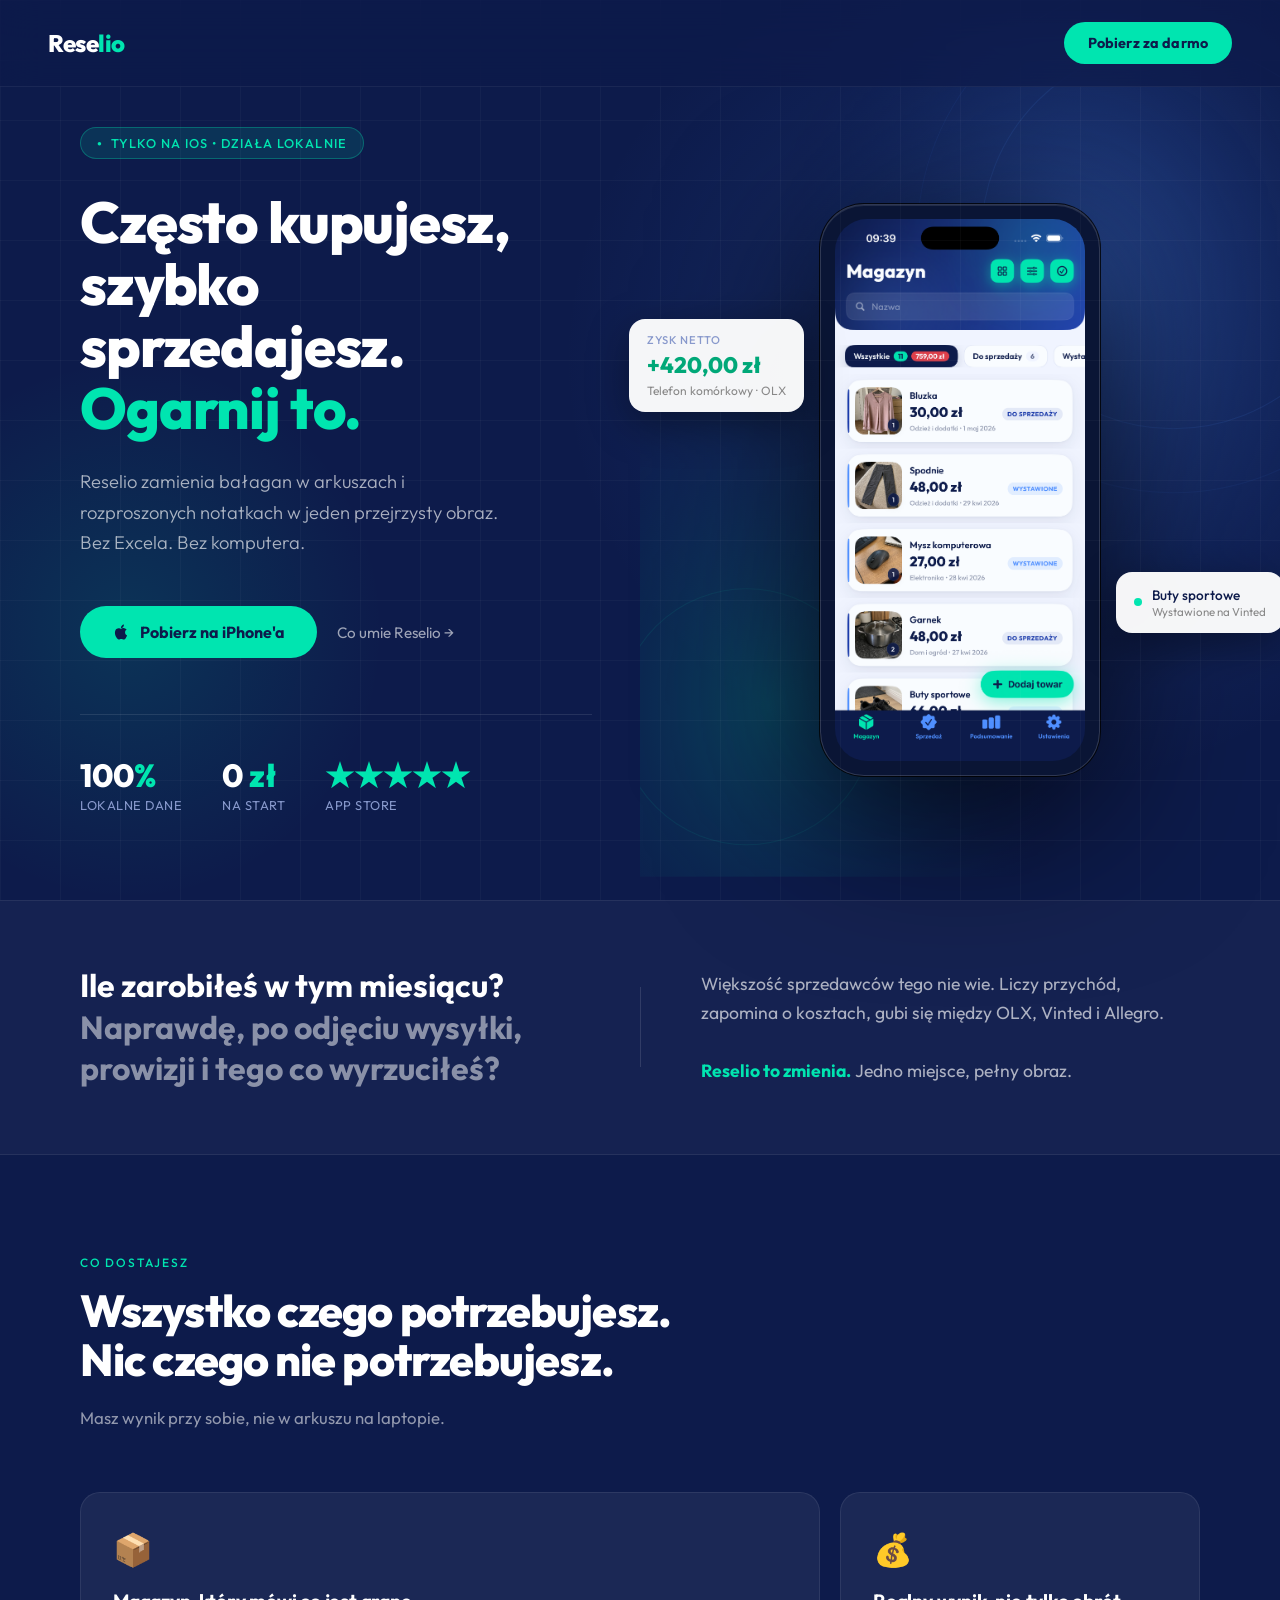
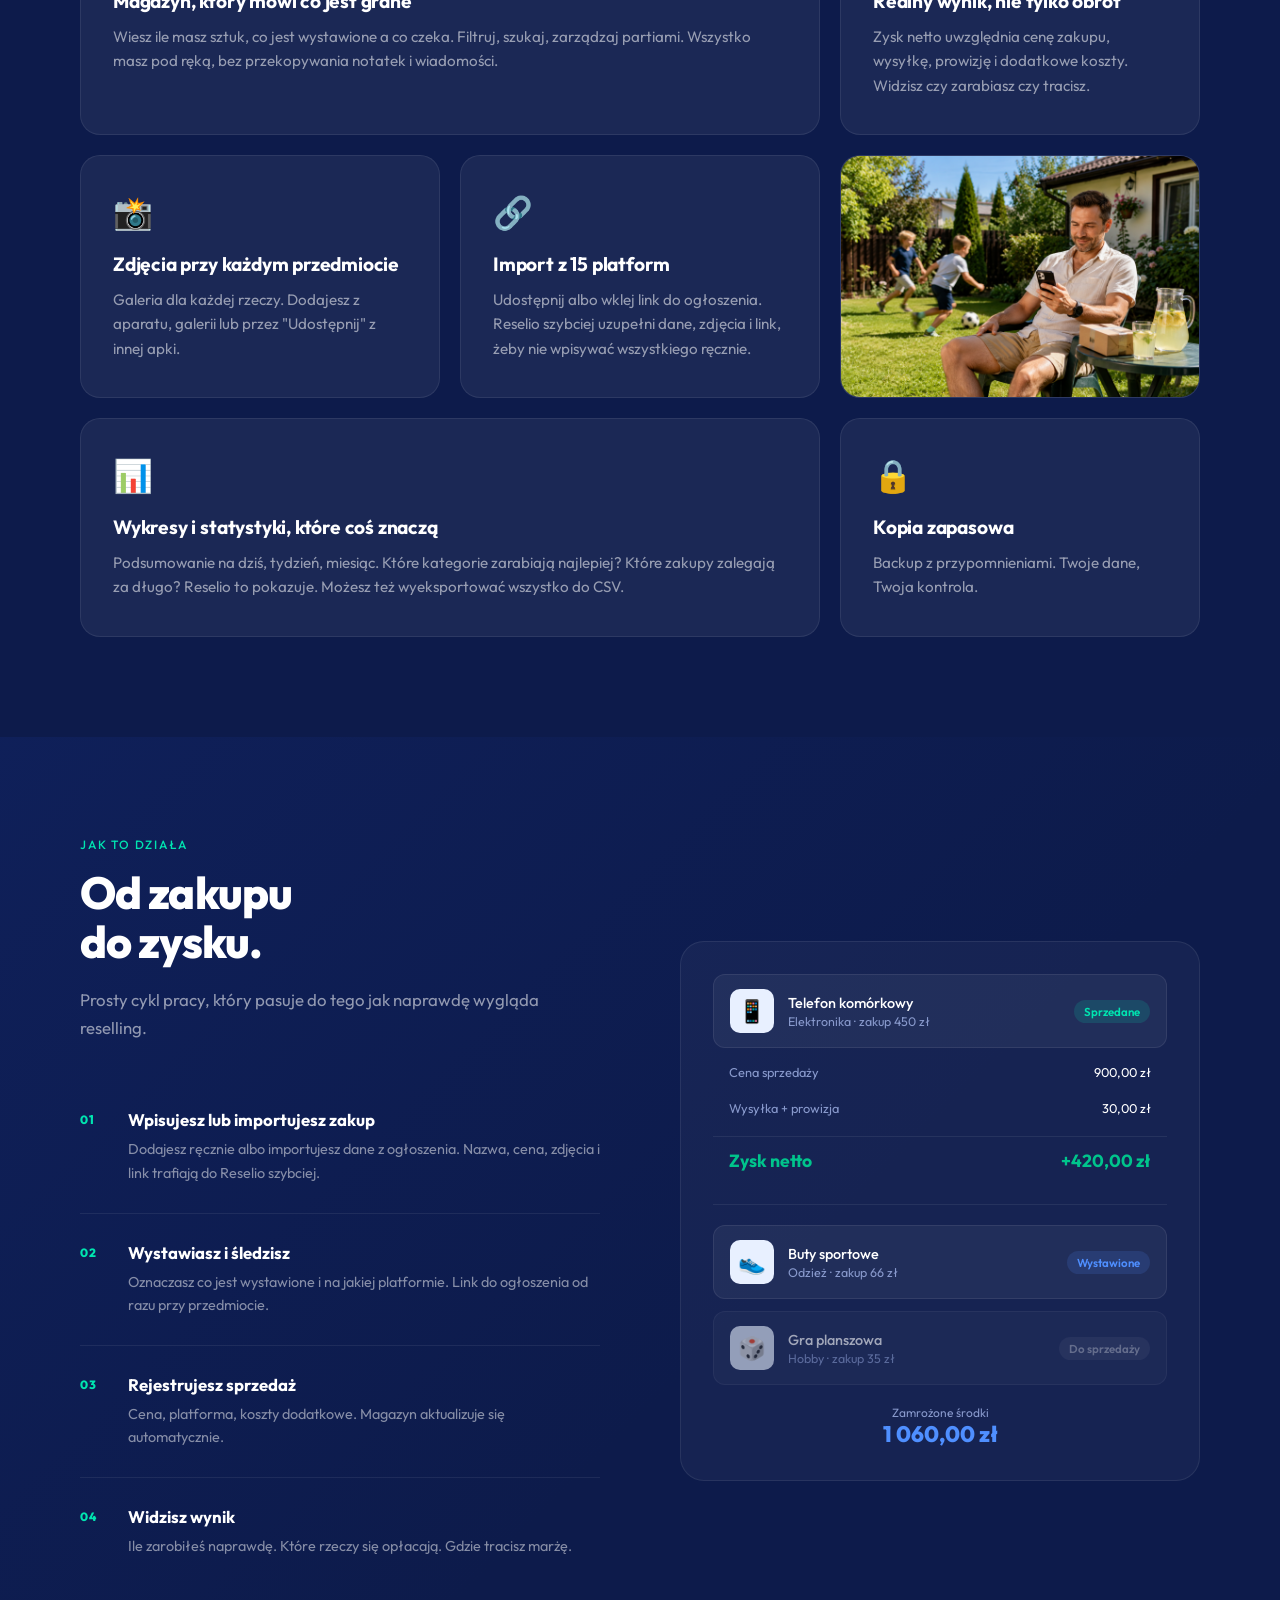
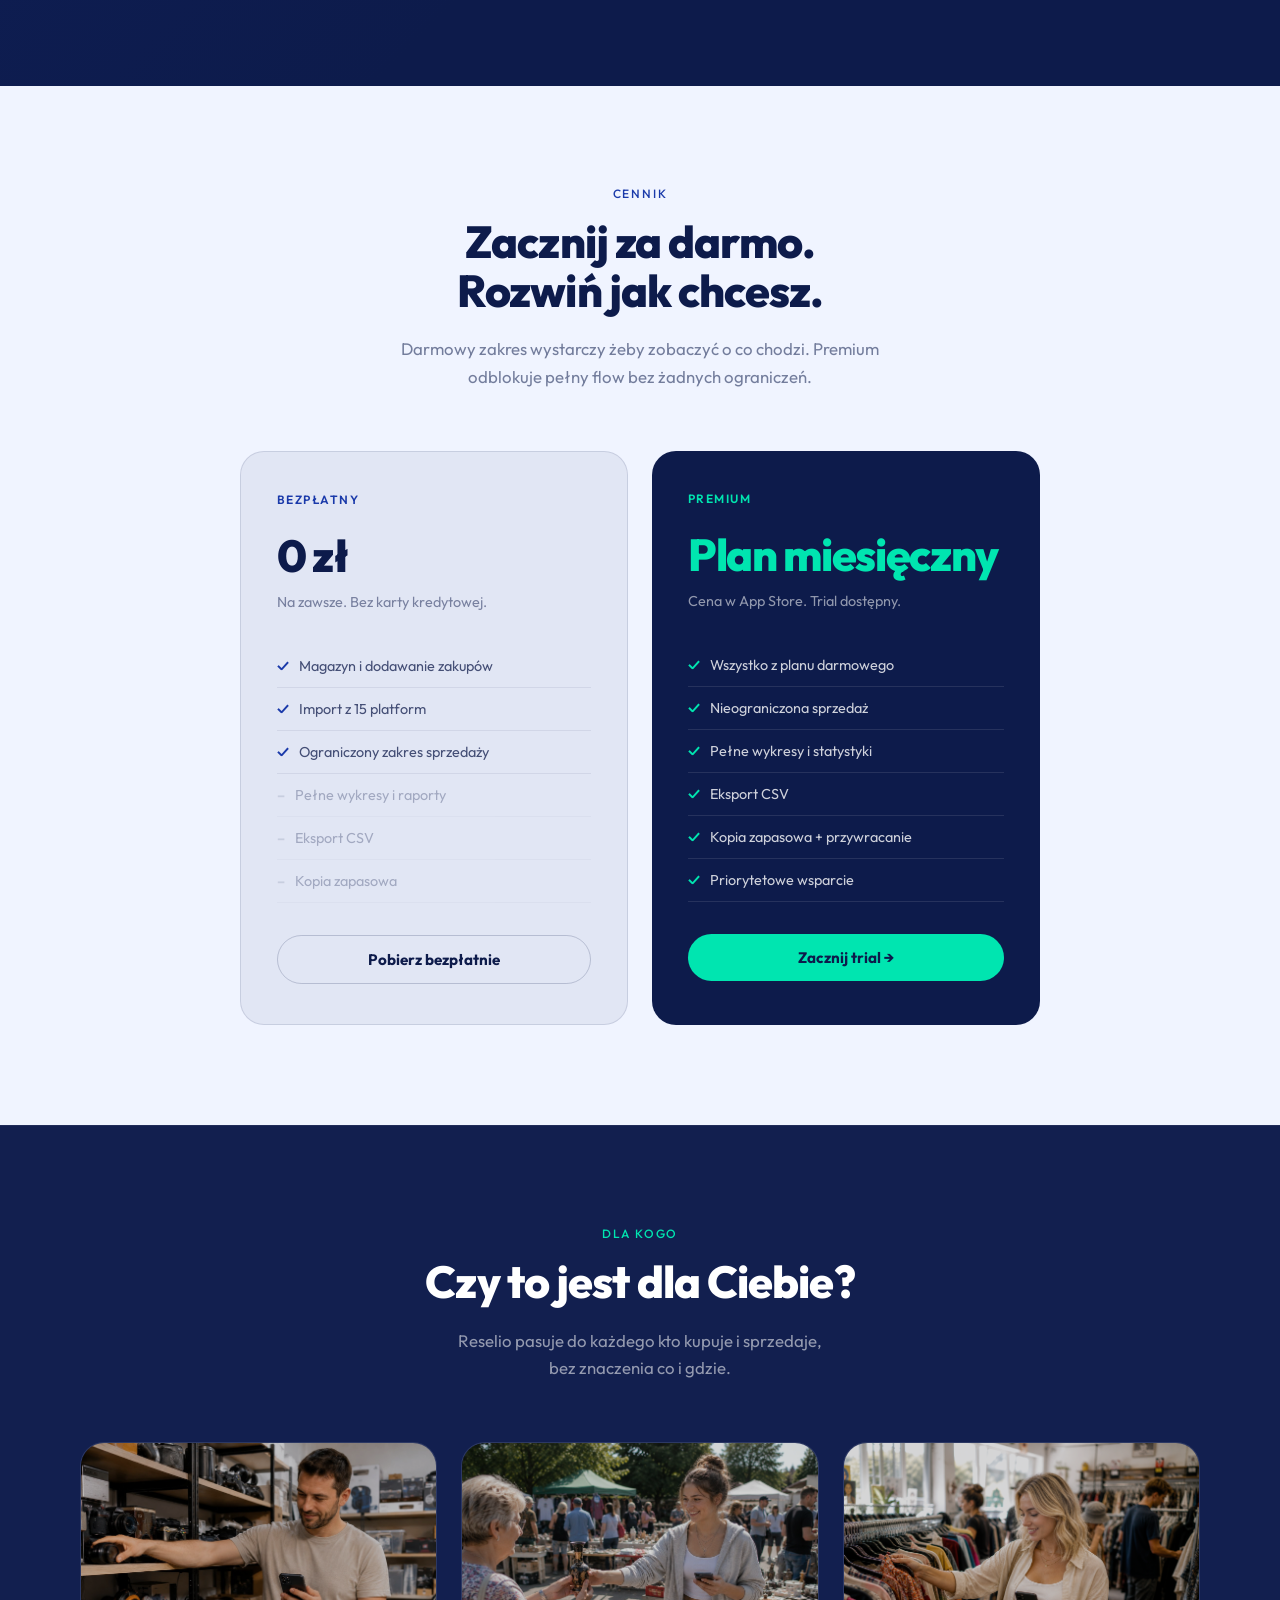
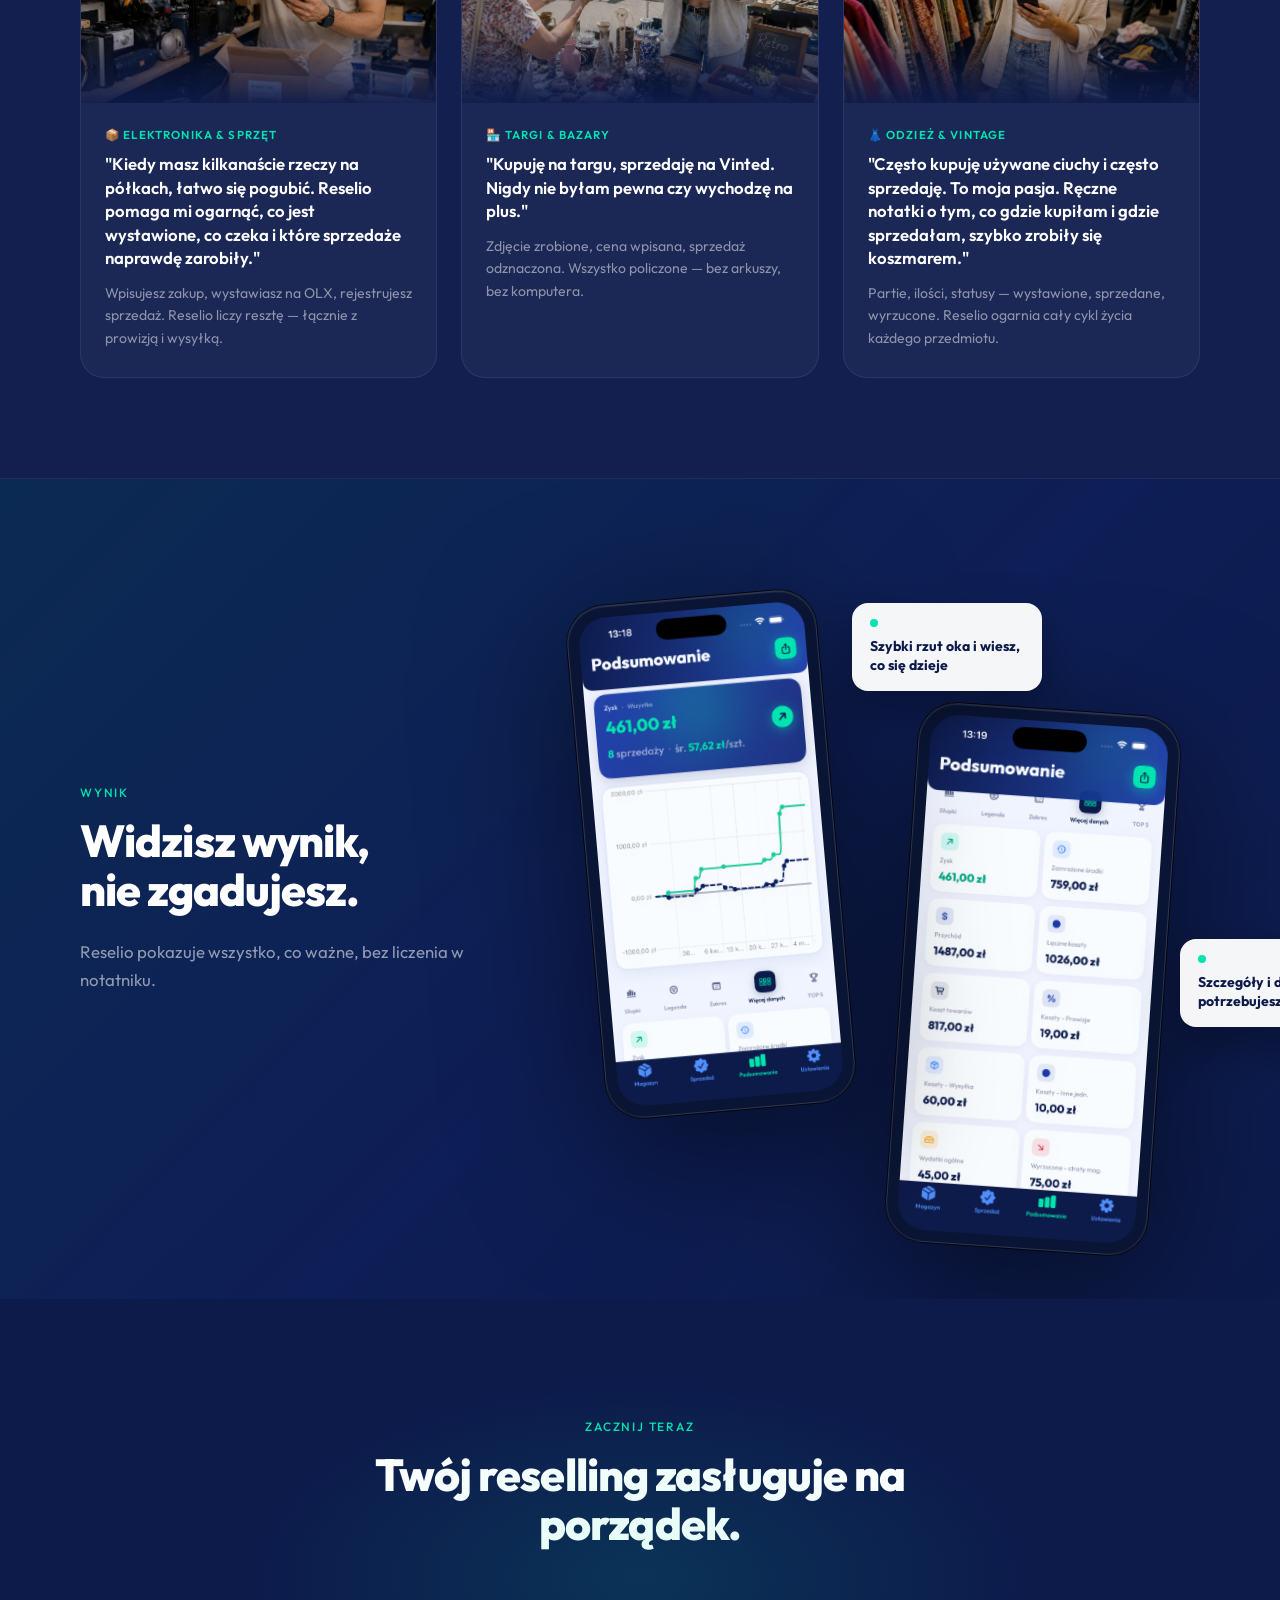
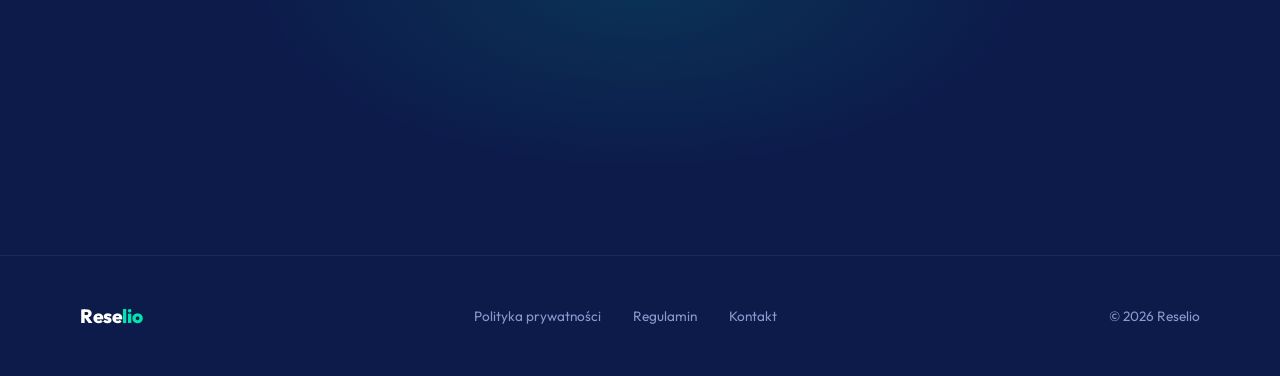
==== commit 1c25f8a1: "Add garden image to features" ====
--- a/index.html
+++ b/index.html
@@ -411,6 +411,18 @@
 
   .feat-card.wide {
     grid-column: span 2;
+  }
+
+  .feat-card.photo {
+    min-height: 242px;
+    padding: 0;
+  }
+
+  .feat-card.photo img {
+    width: 100%;
+    height: 100%;
+    display: block;
+    object-fit: cover;
   }
 
   .feat-icon {
@@ -1118,7 +1130,7 @@
   <div class="features-grid">
     <div class="feat-card wide reveal">
       <span class="feat-icon">📦</span>
-      <div class="feat-title">Magazyn który mówi co jest grane</div>
+      <div class="feat-title">Magazyn, który mówi co jest grane</div>
       <div class="feat-desc">
         Wiesz ile masz sztuk, co jest wystawione a co czeka. Filtruj, szukaj,
         zarządzaj partiami. Wszystko masz pod ręką, bez przekopywania notatek
@@ -1153,9 +1165,13 @@
       </div>
     </div>
 
+    <div class="feat-card photo reveal">
+      <img src="assets/feature-garden.png" alt="Sprzedaż z telefonu poza domem">
+    </div>
+
     <div class="feat-card wide reveal">
       <span class="feat-icon">📊</span>
-      <div class="feat-title">Wykresy i statystyki które coś znaczą</div>
+      <div class="feat-title">Wykresy i statystyki, które coś znaczą</div>
       <div class="feat-desc">
         Podsumowanie na dziś, tydzień, miesiąc. Które kategorie zarabiają
         najlepiej? Które zakupy zalegają za długo? Reselio to pokazuje.
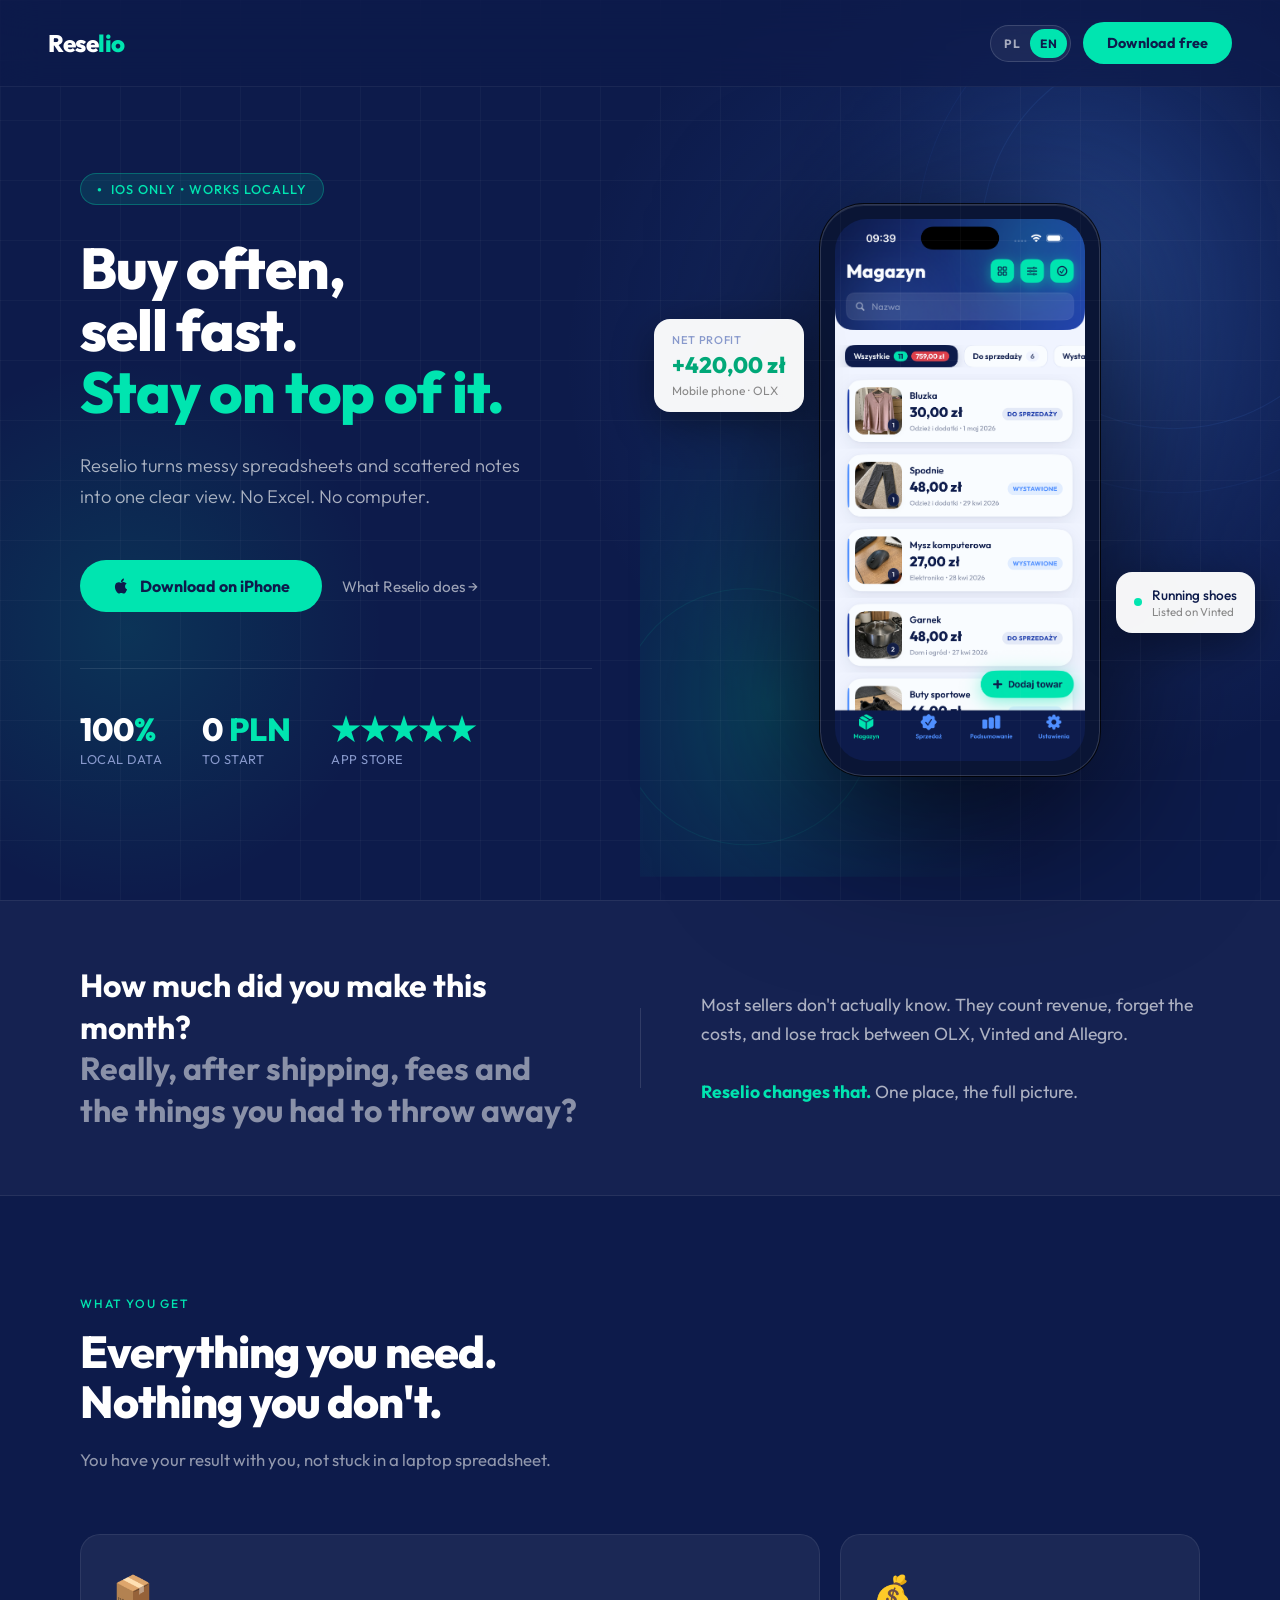
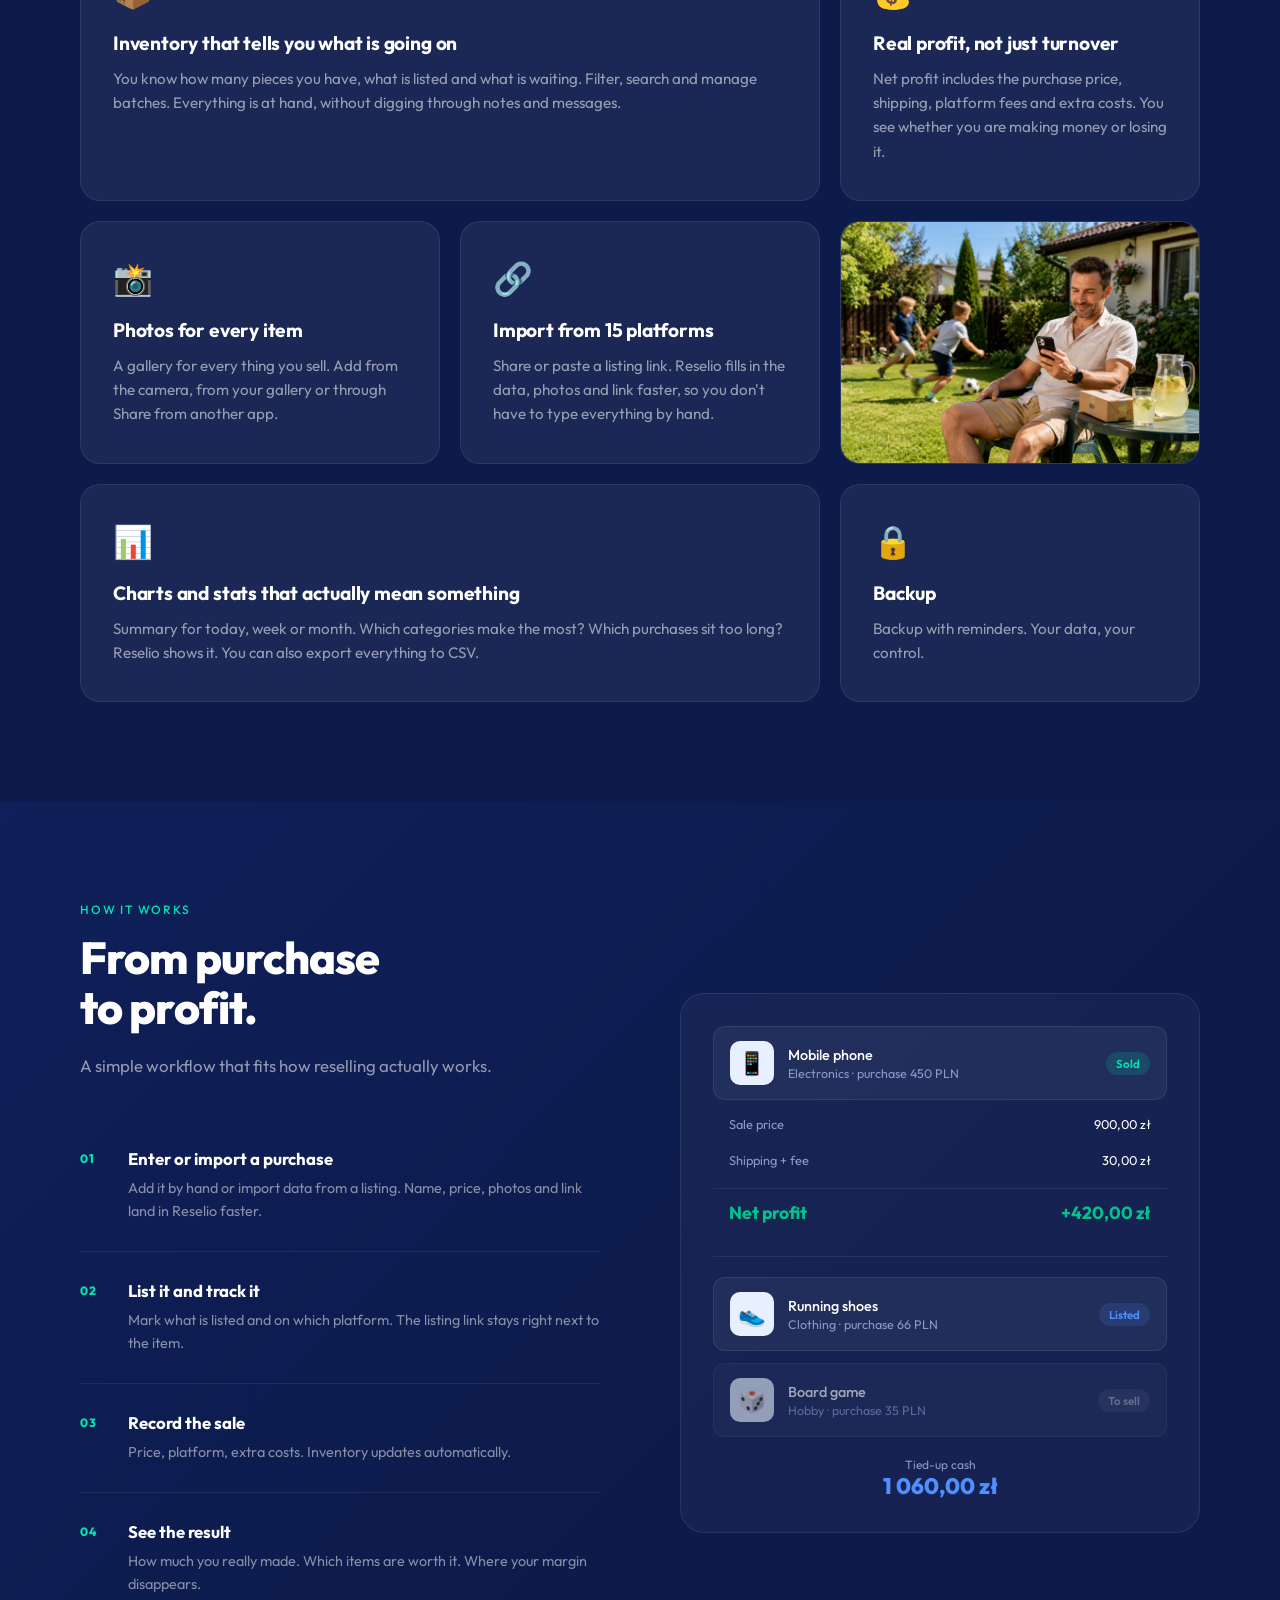
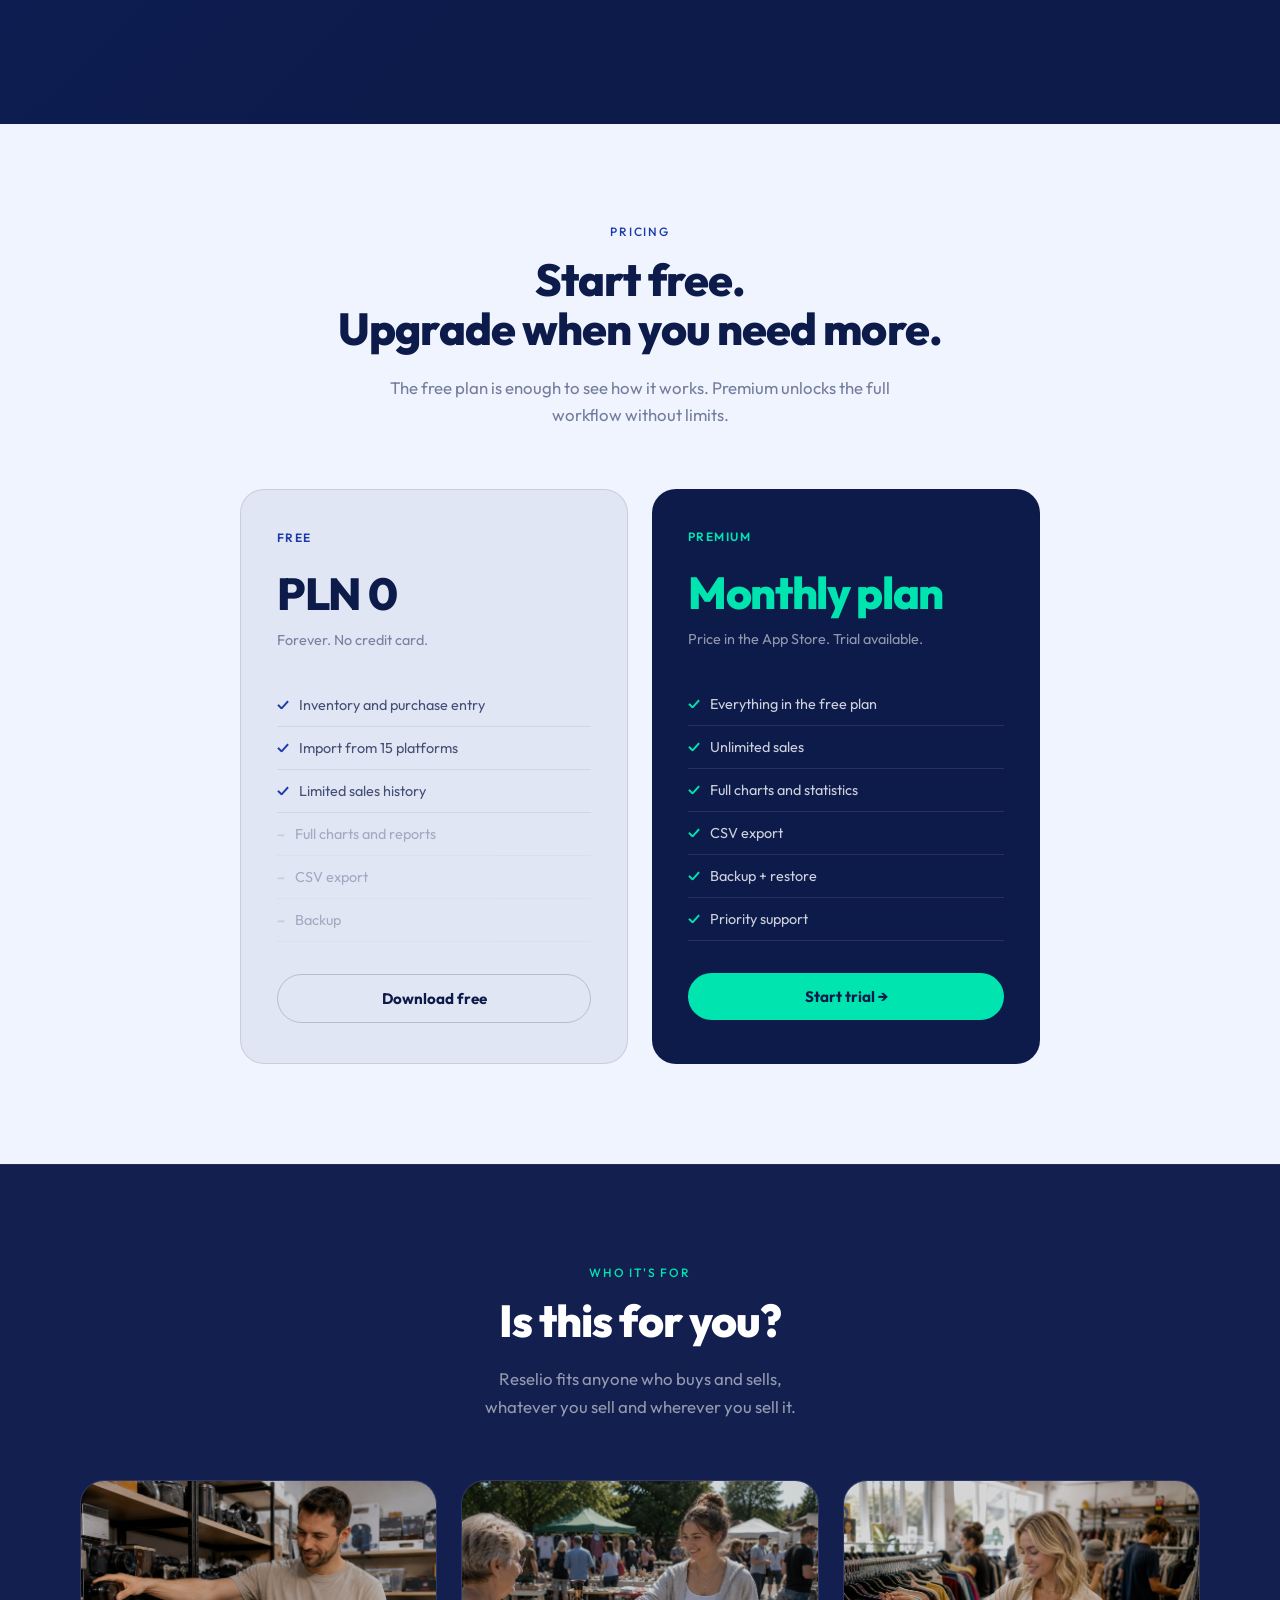
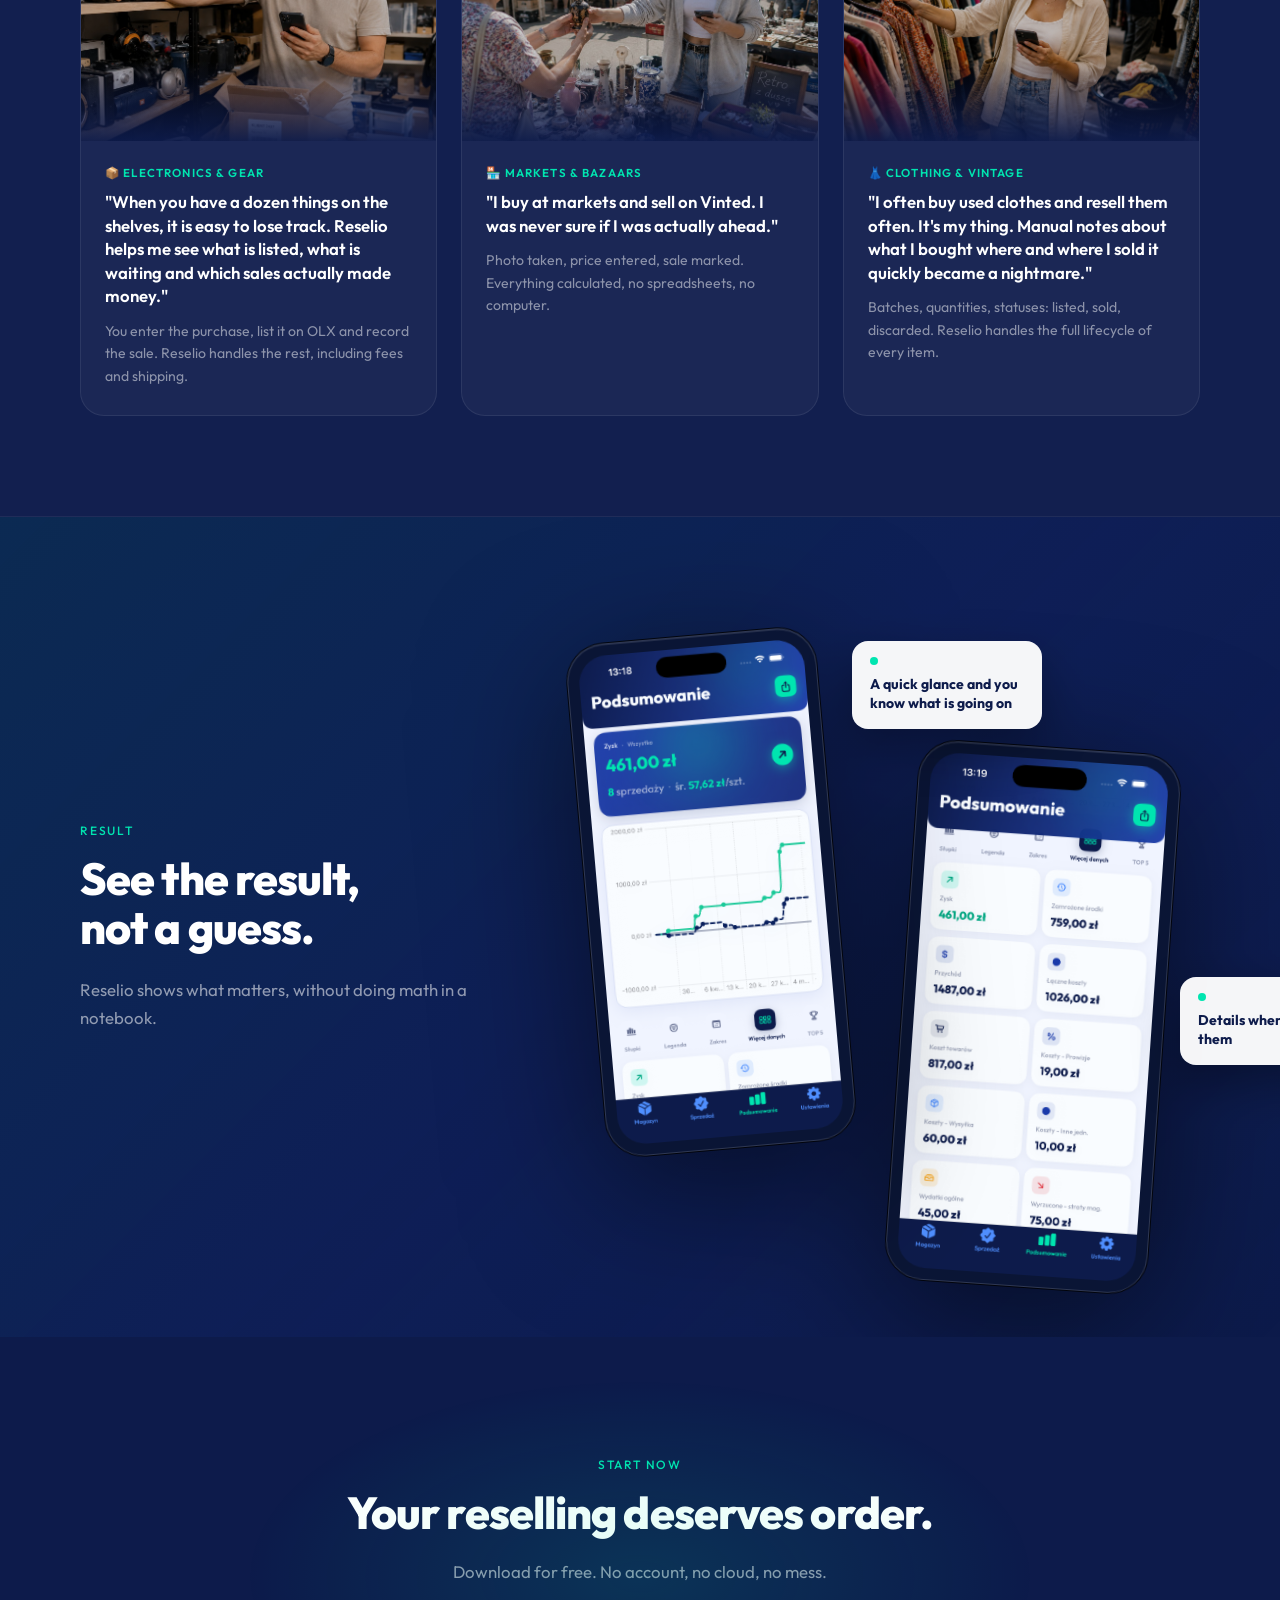
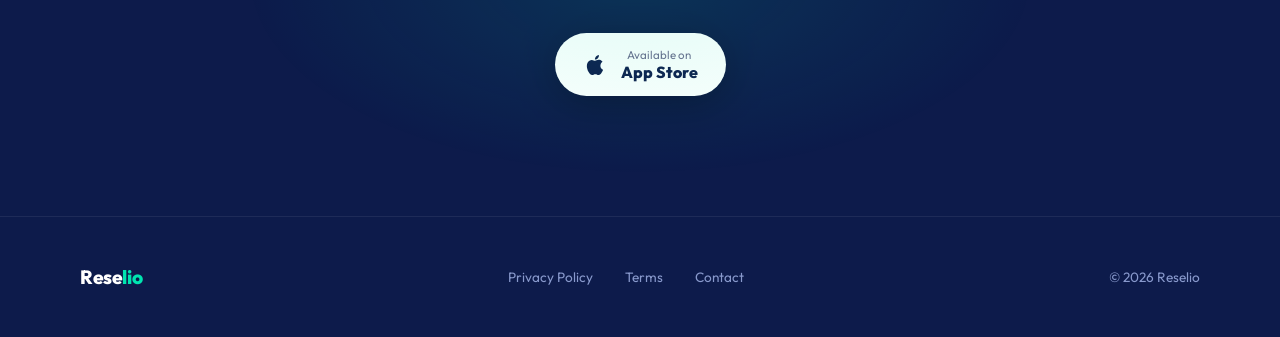
==== commit f8ca6632: "Add English language support" ====
--- a/index.html
+++ b/index.html
@@ -4,6 +4,7 @@
 <meta charset="UTF-8">
 <meta name="viewport" content="width=device-width, initial-scale=1.0">
 <title>Reselio – ogarnij swój reselling</title>
+<meta name="description" content="Reselio pomaga ogarnąć reselling, magazyn, koszty i realny wynik sprzedaży na iPhonie.">
 <link rel="preconnect" href="https://fonts.googleapis.com">
 <link href="https://fonts.googleapis.com/css2?family=Outfit:wght@300;400;500;600;700;800;900&display=swap" rel="stylesheet">
 <style>
@@ -47,6 +48,11 @@
     color: var(--white);
   }
   .logo span { color: var(--mint); }
+  .nav-actions {
+    display: flex;
+    align-items: center;
+    gap: 12px;
+  }
   .nav-cta {
     background: var(--mint);
     color: var(--navy);
@@ -60,6 +66,29 @@
     transition: transform 0.2s, box-shadow 0.2s;
   }
   .nav-cta:hover { transform: translateY(-2px); box-shadow: 0 8px 32px rgba(0,229,176,0.4); }
+  .language-switch {
+    display: inline-flex;
+    align-items: center;
+    padding: 3px;
+    border: 1px solid rgba(255,255,255,0.14);
+    border-radius: 999px;
+    background: rgba(255,255,255,0.06);
+  }
+  .lang-btn {
+    border: 0;
+    border-radius: 999px;
+    padding: 7px 10px;
+    background: transparent;
+    color: rgba(255,255,255,0.62);
+    font: 700 0.75rem 'Outfit', sans-serif;
+    letter-spacing: 0.04em;
+    cursor: pointer;
+    transition: color 0.2s, background 0.2s;
+  }
+  .lang-btn.active {
+    background: var(--mint);
+    color: var(--navy);
+  }
 
   /* ── HERO ── */
   .hero {
@@ -873,6 +902,9 @@
   /* ── RESPONSIVE ── */
   @media (max-width: 900px) {
     nav { padding: 20px 24px; }
+    .nav-actions { gap: 8px; }
+    .nav-cta { padding: 10px 16px; font-size: 0.82rem; }
+    .lang-btn { padding: 6px 8px; }
     .hero { grid-template-columns: 1fr; padding-top: 100px; }
     .hero-left { padding: 40px 24px; }
     .hero-right { height: 60vh; }
@@ -1008,17 +1040,23 @@
 <!-- NAV -->
 <nav>
   <div class="logo">Rese<span>lio</span></div>
-  <a href="https://apps.apple.com/us/app/reselio-dziennik-sprzeda%C5%BCy/id6762528478" class="nav-cta">Pobierz za darmo</a>
+  <div class="nav-actions">
+    <div class="language-switch" aria-label="Wybór języka">
+      <button type="button" class="lang-btn active" data-lang-choice="pl" aria-pressed="true">PL</button>
+      <button type="button" class="lang-btn" data-lang-choice="en" aria-pressed="false">EN</button>
+    </div>
+    <a href="https://apps.apple.com/us/app/reselio-dziennik-sprzeda%C5%BCy/id6762528478" class="nav-cta" data-i18n="nav.download">Pobierz za darmo</a>
+  </div>
 </nav>
 
 <!-- HERO -->
 <section class="hero">
   <div class="hero-left">
-    <div class="hero-badge">Tylko na iOS • Działa lokalnie</div>
-
-    <h1>Często kupujesz,<br>szybko sprzedajesz.<br><em>Ogarnij to.</em></h1>
-
-    <p class="hero-sub">
+    <div class="hero-badge" data-i18n="hero.badge">Tylko na iOS • Działa lokalnie</div>
+
+    <h1 data-i18n="hero.title" data-i18n-html="true">Często kupujesz,<br>szybko sprzedajesz.<br><em>Ogarnij to.</em></h1>
+
+    <p class="hero-sub" data-i18n="hero.sub">
       Reselio zamienia bałagan w arkuszach i rozproszonych notatkach
       w jeden przejrzysty obraz. Bez Excela. Bez komputera.
     </p>
@@ -1026,9 +1064,9 @@
     <div class="hero-actions">
       <a href="https://apps.apple.com/us/app/reselio-dziennik-sprzeda%C5%BCy/id6762528478" class="btn-primary">
         <svg viewBox="0 0 24 24" fill="currentColor"><path d="M18.71 19.5c-.83 1.24-1.71 2.45-3.05 2.47-1.34.03-1.77-.79-3.29-.79-1.53 0-2 .77-3.27.82-1.31.05-2.3-1.32-3.14-2.53C4.25 17 2.94 12.45 4.7 9.39c.87-1.52 2.43-2.48 4.12-2.51 1.28-.02 2.5.87 3.29.87.78 0 2.26-1.07 3.8-.91.65.03 2.47.26 3.64 1.98-.09.06-2.17 1.28-2.15 3.81.03 3.02 2.65 4.03 2.68 4.04-.03.07-.42 1.44-1.38 2.83M13 3.5c.73-.83 1.94-1.46 2.94-1.5.13 1.17-.34 2.35-1.04 3.19-.69.85-1.83 1.51-2.95 1.42-.15-1.15.41-2.35 1.05-3.11z"/></svg>
-        Pobierz na iPhone'a
+        <span data-i18n="hero.primaryCta">Pobierz na iPhone'a</span>
       </a>
-      <a href="#features" class="btn-ghost">
+      <a href="#features" class="btn-ghost" data-i18n="hero.secondaryCta">
         Co umie Reselio →
       </a>
     </div>
@@ -1036,15 +1074,15 @@
     <div class="hero-stats">
       <div>
         <div class="stat-val">100<span>%</span></div>
-        <div class="stat-label">lokalne dane</div>
+        <div class="stat-label" data-i18n="stats.local">lokalne dane</div>
       </div>
       <div>
-        <div class="stat-val">0<span> zł</span></div>
-        <div class="stat-label">na start</div>
+        <div class="stat-val" data-i18n="stats.freeAmount" data-i18n-html="true">0<span> zł</span></div>
+        <div class="stat-label" data-i18n="stats.start">na start</div>
       </div>
       <div>
         <div class="stat-val"><span>★★★★★</span></div>
-        <div class="stat-label">App Store</div>
+        <div class="stat-label" data-i18n="stats.appStore">App Store</div>
       </div>
     </div>
   </div>
@@ -1077,16 +1115,16 @@
     <div class="phone-wrap">
       <div class="phone-frame">
         <div class="phone-screen">
-          <img src="assets/app-screen.png" alt="Ekran aplikacji Reselio">
+          <img src="assets/app-screen.png" alt="Ekran aplikacji Reselio" data-i18n="alt.heroScreen" data-i18n-attr="alt">
         </div>
       </div>
     </div>
 
     <!-- Floating card: profit -->
     <div class="float-card float-card-profit">
-      <div class="fc-label">Zysk netto</div>
+      <div class="fc-label" data-i18n="floating.netProfit">Zysk netto</div>
       <div class="fc-val positive">+420,00 zł</div>
-      <div style="font-size:0.75rem;color:#888;margin-top:4px;">Telefon komórkowy · OLX</div>
+      <div style="font-size:0.75rem;color:#888;margin-top:4px;" data-i18n="floating.phone">Telefon komórkowy · OLX</div>
     </div>
 
     <!-- Floating card: item -->
@@ -1094,8 +1132,8 @@
       <div class="fc-item-row">
         <div class="fc-dot"></div>
         <div>
-          <div class="fc-item-name">Buty sportowe</div>
-          <div style="font-size:0.72rem;color:#888;">Wystawione na Vinted</div>
+          <div class="fc-item-name" data-i18n="floating.item">Buty sportowe</div>
+          <div style="font-size:0.72rem;color:#888;" data-i18n="floating.status">Wystawione na Vinted</div>
         </div>
       </div>
     </div>
@@ -1105,12 +1143,12 @@
 
 <!-- PROBLEM -->
 <div class="problem">
-  <div class="problem-q">
+  <div class="problem-q" data-i18n="problem.question" data-i18n-html="true">
     <strong>Ile zarobiłeś w tym miesiącu?</strong><br>
     Naprawdę, po odjęciu wysyłki, prowizji i tego co wyrzuciłeś?
   </div>
   <div class="problem-divider"></div>
-  <div class="problem-answer">
+  <div class="problem-answer" data-i18n="problem.answer" data-i18n-html="true">
     Większość sprzedawców tego nie wie. Liczy przychód, zapomina o kosztach,
     gubi się między OLX, Vinted i Allegro.<br><br>
     <strong>Reselio to zmienia.</strong> Jedno miejsce, pełny obraz.
@@ -1120,9 +1158,9 @@
 <!-- FEATURES -->
 <section id="features">
   <div class="features-header reveal">
-    <div class="section-label">Co dostajesz</div>
-    <h2>Wszystko czego potrzebujesz.<br>Nic czego nie potrzebujesz.</h2>
-    <p class="section-sub">
+    <div class="section-label" data-i18n="features.label">Co dostajesz</div>
+    <h2 data-i18n="features.title" data-i18n-html="true">Wszystko czego potrzebujesz.<br>Nic czego nie potrzebujesz.</h2>
+    <p class="section-sub" data-i18n="features.sub">
       Masz wynik przy sobie, nie w arkuszu na laptopie.
     </p>
   </div>
@@ -1130,8 +1168,8 @@
   <div class="features-grid">
     <div class="feat-card wide reveal">
       <span class="feat-icon">📦</span>
-      <div class="feat-title">Magazyn, który mówi co jest grane</div>
-      <div class="feat-desc">
+      <div class="feat-title" data-i18n="features.inventory.title">Magazyn, który mówi co jest grane</div>
+      <div class="feat-desc" data-i18n="features.inventory.desc">
         Wiesz ile masz sztuk, co jest wystawione a co czeka. Filtruj, szukaj,
         zarządzaj partiami. Wszystko masz pod ręką, bez przekopywania notatek
         i wiadomości.
@@ -1140,8 +1178,8 @@
 
     <div class="feat-card reveal">
       <span class="feat-icon">💰</span>
-      <div class="feat-title">Realny wynik, nie tylko obrót</div>
-      <div class="feat-desc">
+      <div class="feat-title" data-i18n="features.profit.title">Realny wynik, nie tylko obrót</div>
+      <div class="feat-desc" data-i18n="features.profit.desc">
         Zysk netto uwzględnia cenę zakupu, wysyłkę, prowizję
         i dodatkowe koszty. Widzisz czy zarabiasz czy tracisz.
       </div>
@@ -1149,8 +1187,8 @@
 
     <div class="feat-card reveal">
       <span class="feat-icon">📸</span>
-      <div class="feat-title">Zdjęcia przy każdym przedmiocie</div>
-      <div class="feat-desc">
+      <div class="feat-title" data-i18n="features.photos.title">Zdjęcia przy każdym przedmiocie</div>
+      <div class="feat-desc" data-i18n="features.photos.desc">
         Galeria dla każdej rzeczy. Dodajesz z aparatu, galerii
         lub przez "Udostępnij" z innej apki.
       </div>
@@ -1158,21 +1196,21 @@
 
     <div class="feat-card reveal">
       <span class="feat-icon">🔗</span>
-      <div class="feat-title">Import z 15 platform</div>
-      <div class="feat-desc">
+      <div class="feat-title" data-i18n="features.import.title">Import z 15 platform</div>
+      <div class="feat-desc" data-i18n="features.import.desc">
         Udostępnij albo wklej link do ogłoszenia. Reselio szybciej uzupełni
         dane, zdjęcia i link, żeby nie wpisywać wszystkiego ręcznie.
       </div>
     </div>
 
     <div class="feat-card photo reveal">
-      <img src="assets/feature-garden.png" alt="Sprzedaż z telefonu poza domem">
+      <img src="assets/feature-garden.png" alt="Sprzedaż z telefonu poza domem" data-i18n="alt.garden" data-i18n-attr="alt">
     </div>
 
     <div class="feat-card wide reveal">
       <span class="feat-icon">📊</span>
-      <div class="feat-title">Wykresy i statystyki, które coś znaczą</div>
-      <div class="feat-desc">
+      <div class="feat-title" data-i18n="features.stats.title">Wykresy i statystyki, które coś znaczą</div>
+      <div class="feat-desc" data-i18n="features.stats.desc">
         Podsumowanie na dziś, tydzień, miesiąc. Które kategorie zarabiają
         najlepiej? Które zakupy zalegają za długo? Reselio to pokazuje.
         Możesz też wyeksportować wszystko do CSV.
@@ -1181,8 +1219,8 @@
 
     <div class="feat-card reveal">
       <span class="feat-icon">🔒</span>
-      <div class="feat-title">Kopia zapasowa</div>
-      <div class="feat-desc">
+      <div class="feat-title" data-i18n="features.backup.title">Kopia zapasowa</div>
+      <div class="feat-desc" data-i18n="features.backup.desc">
         Backup z przypomnieniami.
         Twoje dane, Twoja kontrola.
       </div>
@@ -1194,9 +1232,9 @@
 <section class="flow-section">
   <div class="flow-grid">
     <div>
-      <div class="section-label reveal">Jak to działa</div>
-      <h2 class="reveal">Od zakupu<br>do zysku.</h2>
-      <p class="section-sub reveal" style="margin-bottom:40px;">
+      <div class="section-label reveal" data-i18n="flow.label">Jak to działa</div>
+      <h2 class="reveal" data-i18n="flow.title" data-i18n-html="true">Od zakupu<br>do zysku.</h2>
+      <p class="section-sub reveal" style="margin-bottom:40px;" data-i18n="flow.sub">
         Prosty cykl pracy, który pasuje do tego jak naprawdę
         wygląda reselling.
       </p>
@@ -1205,29 +1243,29 @@
         <div class="flow-step reveal">
           <div class="step-num">01</div>
           <div class="step-body">
-            <div class="step-title">Wpisujesz lub importujesz zakup</div>
-            <div class="step-desc">Dodajesz ręcznie albo importujesz dane z ogłoszenia. Nazwa, cena, zdjęcia i link trafiają do Reselio szybciej.</div>
+            <div class="step-title" data-i18n="flow.step1.title">Wpisujesz lub importujesz zakup</div>
+            <div class="step-desc" data-i18n="flow.step1.desc">Dodajesz ręcznie albo importujesz dane z ogłoszenia. Nazwa, cena, zdjęcia i link trafiają do Reselio szybciej.</div>
           </div>
         </div>
         <div class="flow-step reveal">
           <div class="step-num">02</div>
           <div class="step-body">
-            <div class="step-title">Wystawiasz i śledzisz</div>
-            <div class="step-desc">Oznaczasz co jest wystawione i na jakiej platformie. Link do ogłoszenia od razu przy przedmiocie.</div>
+            <div class="step-title" data-i18n="flow.step2.title">Wystawiasz i śledzisz</div>
+            <div class="step-desc" data-i18n="flow.step2.desc">Oznaczasz co jest wystawione i na jakiej platformie. Link do ogłoszenia od razu przy przedmiocie.</div>
           </div>
         </div>
         <div class="flow-step reveal">
           <div class="step-num">03</div>
           <div class="step-body">
-            <div class="step-title">Rejestrujesz sprzedaż</div>
-            <div class="step-desc">Cena, platforma, koszty dodatkowe. Magazyn aktualizuje się automatycznie.</div>
+            <div class="step-title" data-i18n="flow.step3.title">Rejestrujesz sprzedaż</div>
+            <div class="step-desc" data-i18n="flow.step3.desc">Cena, platforma, koszty dodatkowe. Magazyn aktualizuje się automatycznie.</div>
           </div>
         </div>
         <div class="flow-step reveal">
           <div class="step-num">04</div>
           <div class="step-body">
-            <div class="step-title">Widzisz wynik</div>
-            <div class="step-desc">Ile zarobiłeś naprawdę. Które rzeczy się opłacają. Gdzie tracisz marżę.</div>
+            <div class="step-title" data-i18n="flow.step4.title">Widzisz wynik</div>
+            <div class="step-desc" data-i18n="flow.step4.desc">Ile zarobiłeś naprawdę. Które rzeczy się opłacają. Gdzie tracisz marżę.</div>
           </div>
         </div>
       </div>
@@ -1237,19 +1275,19 @@
       <div class="mini-item">
         <div class="mini-thumb" style="background:#e8f0ff;">📱</div>
         <div class="mini-info">
-          <div class="mini-name">Telefon komórkowy</div>
-          <div class="mini-meta">Elektronika · zakup 450 zł</div>
+          <div class="mini-name" data-i18n="mockup.phone">Telefon komórkowy</div>
+          <div class="mini-meta" data-i18n="mockup.phoneMeta">Elektronika · zakup 450 zł</div>
         </div>
-        <div class="mini-badge badge-sell">Sprzedane</div>
+        <div class="mini-badge badge-sell" data-i18n="mockup.sold">Sprzedane</div>
       </div>
       <div style="font-size:0.8rem;color:var(--text-muted);padding:4px 16px;display:flex;justify-content:space-between;">
-        <span>Cena sprzedaży</span><span style="color:var(--white);">900,00 zł</span>
+        <span data-i18n="mockup.salePrice">Cena sprzedaży</span><span style="color:var(--white);">900,00 zł</span>
       </div>
       <div style="font-size:0.8rem;color:var(--text-muted);padding:4px 16px;display:flex;justify-content:space-between;">
-        <span>Wysyłka + prowizja</span><span style="color:var(--white);">30,00 zł</span>
+        <span data-i18n="mockup.shippingFee">Wysyłka + prowizja</span><span style="color:var(--white);">30,00 zł</span>
       </div>
       <div style="font-size:1.1rem;font-weight:700;color:#00c48c;padding:12px 16px;display:flex;justify-content:space-between;border-top:1px solid rgba(255,255,255,0.07);margin-top:4px;">
-        <span>Zysk netto</span><span>+420,00 zł</span>
+        <span data-i18n="mockup.netProfit">Zysk netto</span><span>+420,00 zł</span>
       </div>
 
       <div style="height:1px;background:rgba(255,255,255,0.07);margin:8px 0;"></div>
@@ -1257,22 +1295,22 @@
       <div class="mini-item">
         <div class="mini-thumb" style="background:#e8f0ff;">👟</div>
         <div class="mini-info">
-          <div class="mini-name">Buty sportowe</div>
-          <div class="mini-meta">Odzież · zakup 66 zł</div>
+          <div class="mini-name" data-i18n="mockup.shoes">Buty sportowe</div>
+          <div class="mini-meta" data-i18n="mockup.shoesMeta">Odzież · zakup 66 zł</div>
         </div>
-        <div class="mini-badge badge-listed">Wystawione</div>
+        <div class="mini-badge badge-listed" data-i18n="mockup.listed">Wystawione</div>
       </div>
       <div class="mini-item" style="opacity:0.6;">
         <div class="mini-thumb" style="background:#e8f0ff;">🎲</div>
         <div class="mini-info">
-          <div class="mini-name">Gra planszowa</div>
-          <div class="mini-meta">Hobby · zakup 35 zł</div>
+          <div class="mini-name" data-i18n="mockup.game">Gra planszowa</div>
+          <div class="mini-meta" data-i18n="mockup.gameMeta">Hobby · zakup 35 zł</div>
         </div>
-        <div class="mini-badge" style="background:rgba(255,255,255,0.08);color:rgba(255,255,255,0.5);font-size:0.72rem;font-weight:600;padding:4px 10px;border-radius:50px;">Do sprzedaży</div>
+        <div class="mini-badge" style="background:rgba(255,255,255,0.08);color:rgba(255,255,255,0.5);font-size:0.72rem;font-weight:600;padding:4px 10px;border-radius:50px;" data-i18n="mockup.toSell">Do sprzedaży</div>
       </div>
 
       <div style="text-align:center;padding-top:8px;">
-        <div style="font-size:0.75rem;color:var(--text-muted);">Zamrożone środki</div>
+        <div style="font-size:0.75rem;color:var(--text-muted);" data-i18n="mockup.tiedCash">Zamrożone środki</div>
         <div style="font-family:'Outfit',sans-serif;font-weight:800;font-size:1.4rem;color:var(--accent);">1 060,00 zł</div>
       </div>
     </div>
@@ -1282,9 +1320,9 @@
 <!-- PRICING -->
 <section class="pricing" id="pricing">
   <div style="max-width:700px;margin:0 auto;text-align:center;" class="reveal">
-    <div class="section-label">Cennik</div>
-    <h2>Zacznij za darmo.<br>Rozwiń jak chcesz.</h2>
-    <p class="section-sub" style="margin:0 auto;">
+    <div class="section-label" data-i18n="pricing.label">Cennik</div>
+    <h2 data-i18n="pricing.title" data-i18n-html="true">Zacznij za darmo.<br>Rozwiń jak chcesz.</h2>
+    <p class="section-sub" style="margin:0 auto;" data-i18n="pricing.sub">
       Darmowy zakres wystarczy żeby zobaczyć o co chodzi.
       Premium odblokuje pełny flow bez żadnych ograniczeń.
     </p>
@@ -1292,33 +1330,33 @@
 
   <div class="pricing-grid">
     <div class="price-card free reveal">
-      <div class="price-label">Bezpłatny</div>
-      <div class="price-amount">0 zł</div>
-      <div class="price-desc">Na zawsze. Bez karty kredytowej.</div>
+      <div class="price-label" data-i18n="pricing.free.label">Bezpłatny</div>
+      <div class="price-amount" data-i18n="pricing.free.amount">0 zł</div>
+      <div class="price-desc" data-i18n="pricing.free.desc">Na zawsze. Bez karty kredytowej.</div>
       <ul class="price-features">
-        <li class="price-feature">Magazyn i dodawanie zakupów</li>
-        <li class="price-feature">Import z 15 platform</li>
-        <li class="price-feature">Ograniczony zakres sprzedaży</li>
-        <li class="price-feature muted">Pełne wykresy i raporty</li>
-        <li class="price-feature muted">Eksport CSV</li>
-        <li class="price-feature muted">Kopia zapasowa</li>
+        <li class="price-feature" data-i18n="pricing.free.feature1">Magazyn i dodawanie zakupów</li>
+        <li class="price-feature" data-i18n="pricing.free.feature2">Import z 15 platform</li>
+        <li class="price-feature" data-i18n="pricing.free.feature3">Ograniczony zakres sprzedaży</li>
+        <li class="price-feature muted" data-i18n="pricing.free.feature4">Pełne wykresy i raporty</li>
+        <li class="price-feature muted" data-i18n="pricing.free.feature5">Eksport CSV</li>
+        <li class="price-feature muted" data-i18n="pricing.free.feature6">Kopia zapasowa</li>
       </ul>
-      <a href="https://apps.apple.com/us/app/reselio-dziennik-sprzeda%C5%BCy/id6762528478" class="price-cta free-cta">Pobierz bezpłatnie</a>
+      <a href="https://apps.apple.com/us/app/reselio-dziennik-sprzeda%C5%BCy/id6762528478" class="price-cta free-cta" data-i18n="pricing.free.cta">Pobierz bezpłatnie</a>
     </div>
 
     <div class="price-card premium reveal">
-      <div class="price-label">Premium</div>
-      <div class="price-amount" style="color:var(--mint);">Plan miesięczny</div>
-      <div class="price-desc">Cena w App Store. Trial dostępny.</div>
+      <div class="price-label" data-i18n="pricing.premium.label">Premium</div>
+      <div class="price-amount" style="color:var(--mint);" data-i18n="pricing.premium.amount">Plan miesięczny</div>
+      <div class="price-desc" data-i18n="pricing.premium.desc">Cena w App Store. Trial dostępny.</div>
       <ul class="price-features">
-        <li class="price-feature">Wszystko z planu darmowego</li>
-        <li class="price-feature">Nieograniczona sprzedaż</li>
-        <li class="price-feature">Pełne wykresy i statystyki</li>
-        <li class="price-feature">Eksport CSV</li>
-        <li class="price-feature">Kopia zapasowa + przywracanie</li>
-        <li class="price-feature">Priorytetowe wsparcie</li>
+        <li class="price-feature" data-i18n="pricing.premium.feature1">Wszystko z planu darmowego</li>
+        <li class="price-feature" data-i18n="pricing.premium.feature2">Nieograniczona sprzedaż</li>
+        <li class="price-feature" data-i18n="pricing.premium.feature3">Pełne wykresy i statystyki</li>
+        <li class="price-feature" data-i18n="pricing.premium.feature4">Eksport CSV</li>
+        <li class="price-feature" data-i18n="pricing.premium.feature5">Kopia zapasowa + przywracanie</li>
+        <li class="price-feature" data-i18n="pricing.premium.feature6">Priorytetowe wsparcie</li>
       </ul>
-      <a href="https://apps.apple.com/us/app/reselio-dziennik-sprzeda%C5%BCy/id6762528478" class="price-cta premium-cta">Zacznij trial →</a>
+      <a href="https://apps.apple.com/us/app/reselio-dziennik-sprzeda%C5%BCy/id6762528478" class="price-cta premium-cta" data-i18n="pricing.premium.cta">Zacznij trial →</a>
     </div>
   </div>
 </section>
@@ -1327,42 +1365,42 @@
 <!-- FOR WHOM -->
 <section class="forwhom">
   <div class="forwhom-header reveal">
-    <div class="section-label">Dla kogo</div>
-    <h2>Czy to jest dla Ciebie?</h2>
-    <p class="section-sub">Reselio pasuje do każdego kto kupuje i sprzedaje,<br>bez znaczenia co&nbsp;i&nbsp;gdzie.</p>
+    <div class="section-label" data-i18n="forwhom.label">Dla kogo</div>
+    <h2 data-i18n="forwhom.title">Czy to jest dla Ciebie?</h2>
+    <p class="section-sub" data-i18n="forwhom.sub" data-i18n-html="true">Reselio pasuje do każdego kto kupuje i sprzedaje,<br>bez znaczenia co&nbsp;i&nbsp;gdzie.</p>
   </div>
 
   <div class="persona-grid">
     <div class="persona-card reveal">
       <div class="persona-img-wrap">
-        <img src="[data-uri]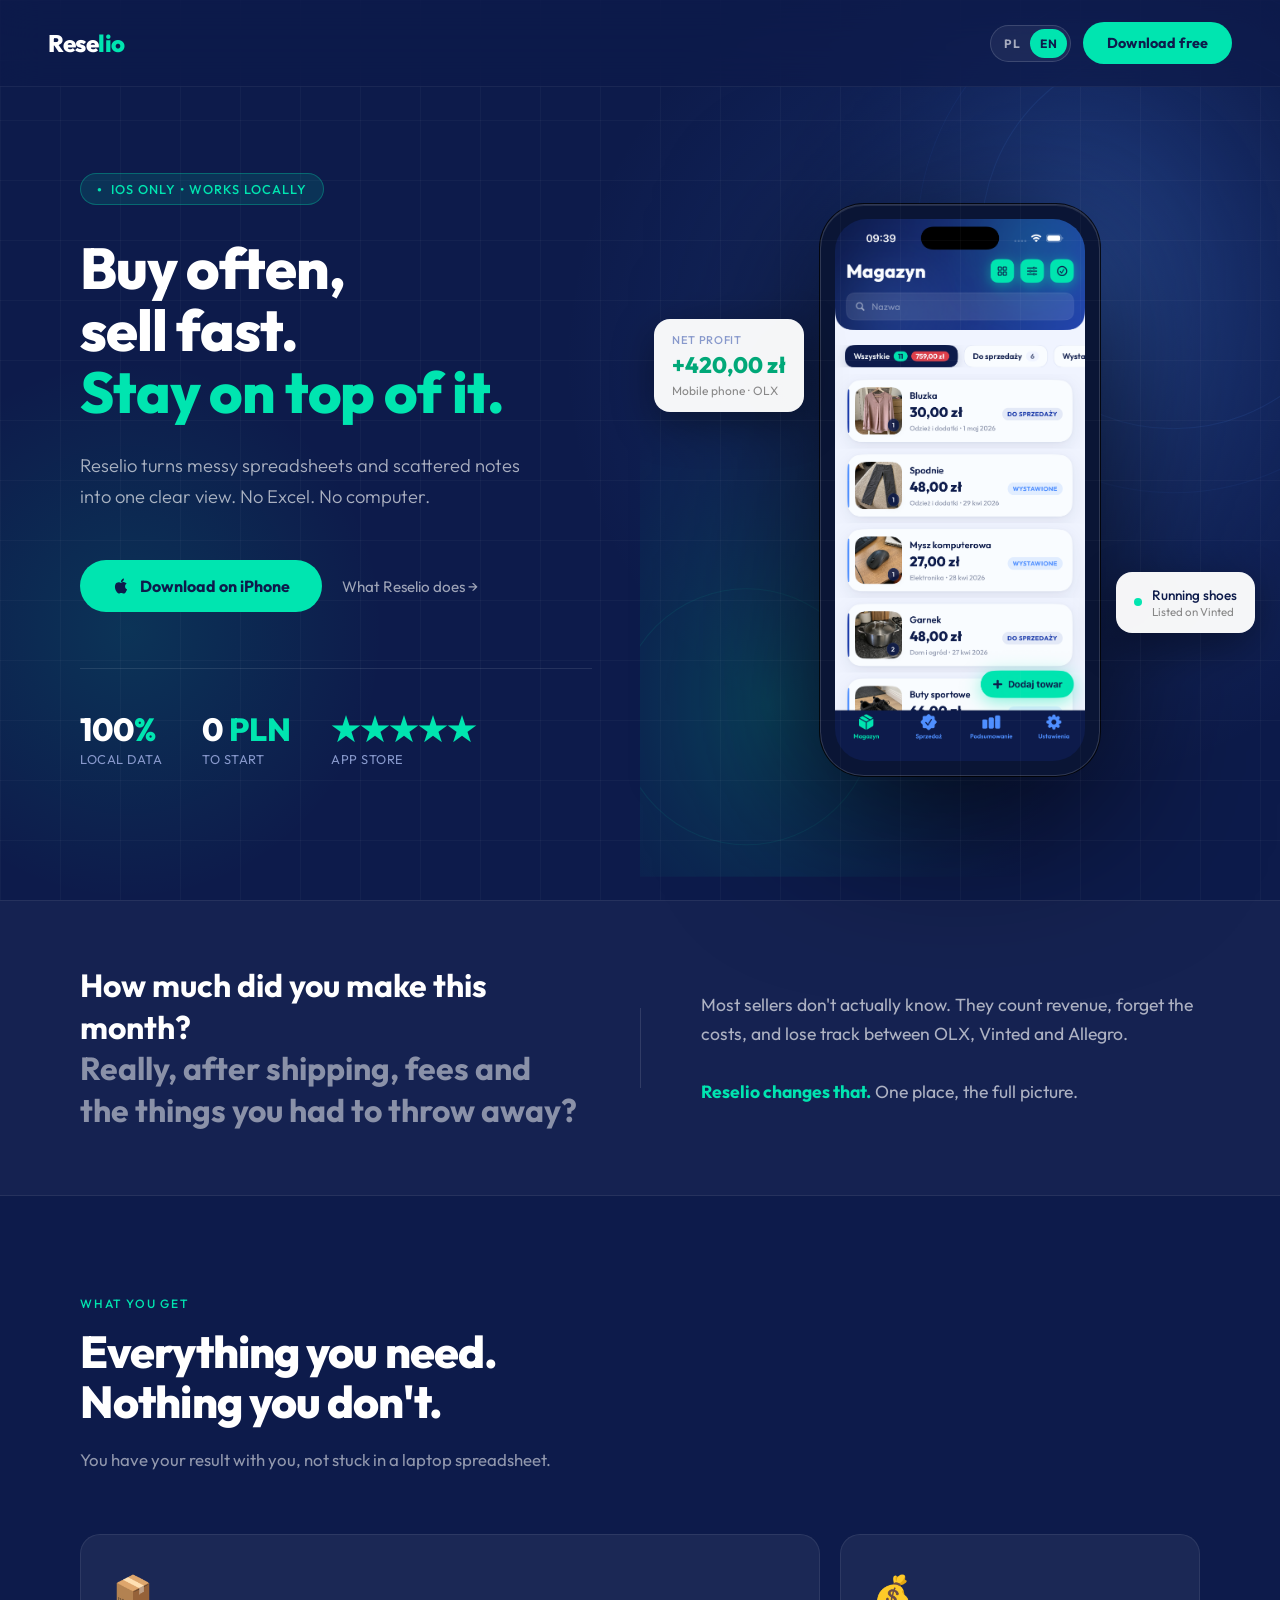
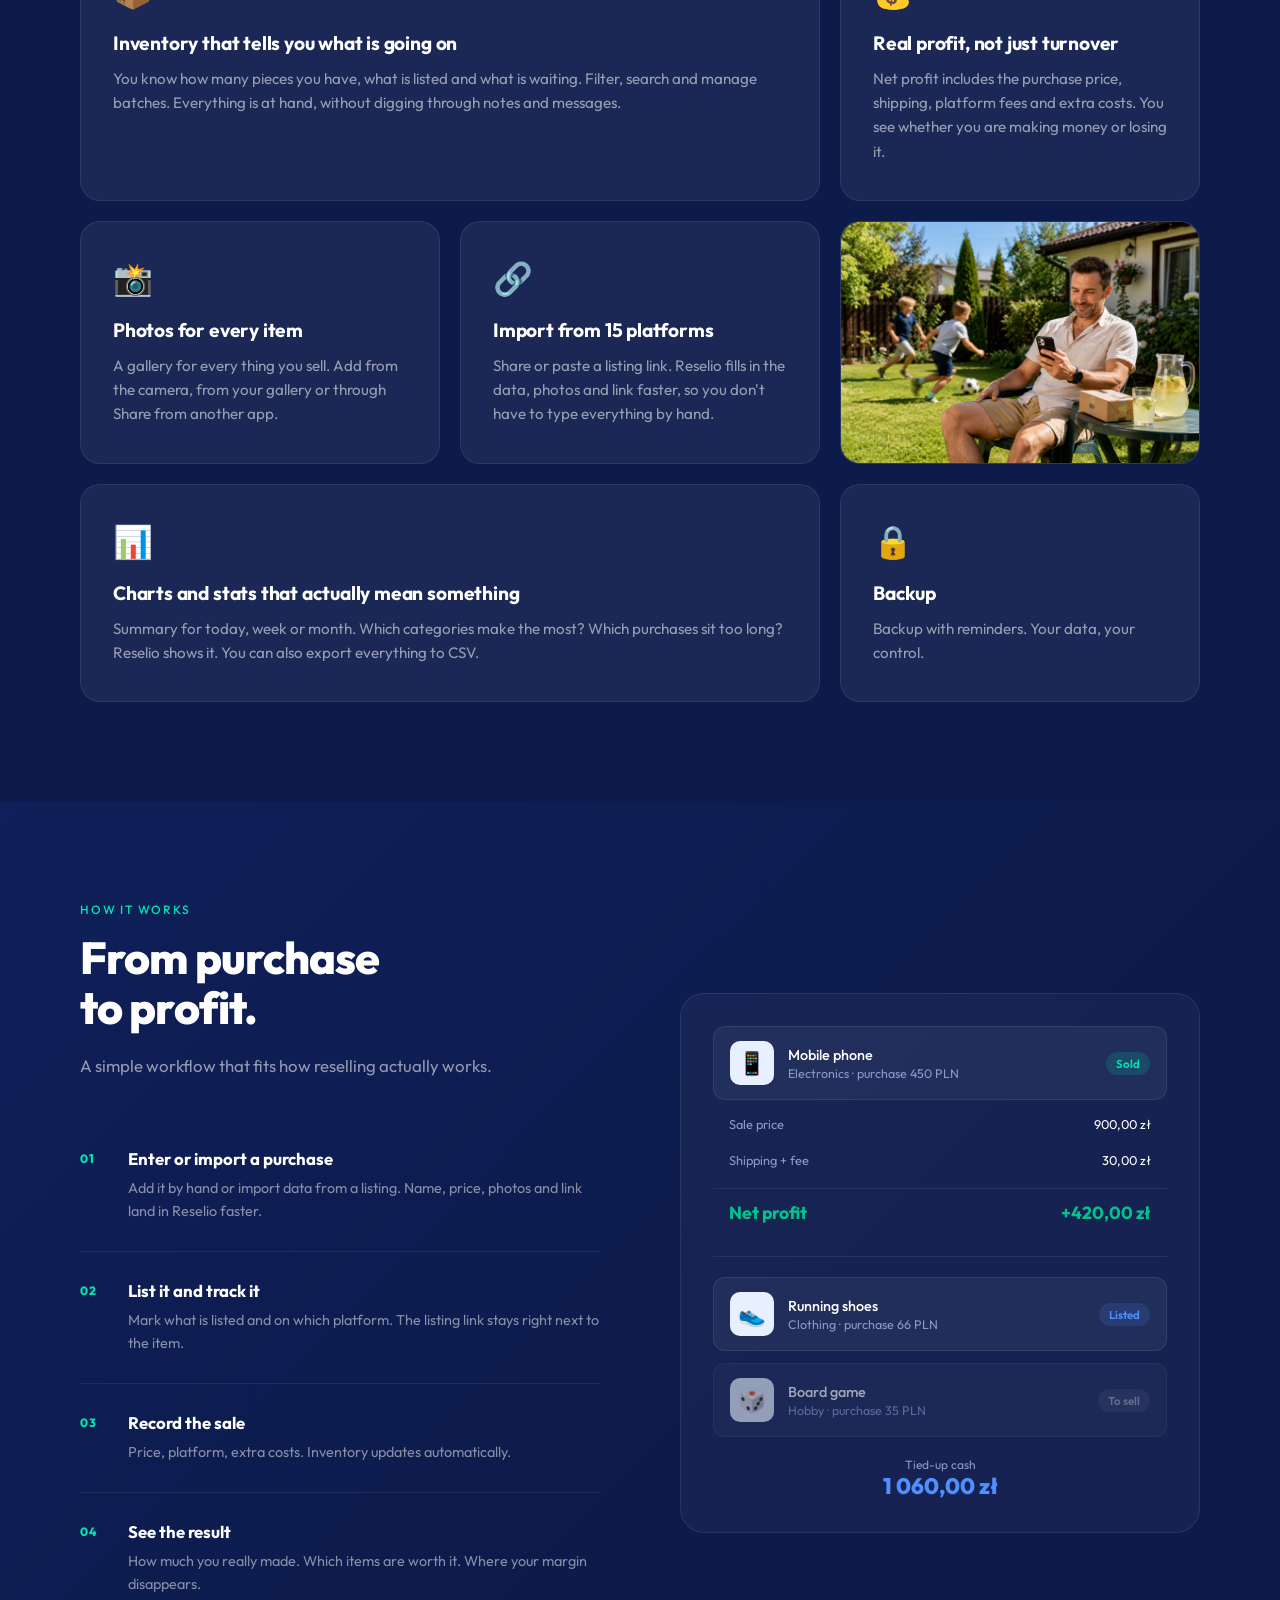
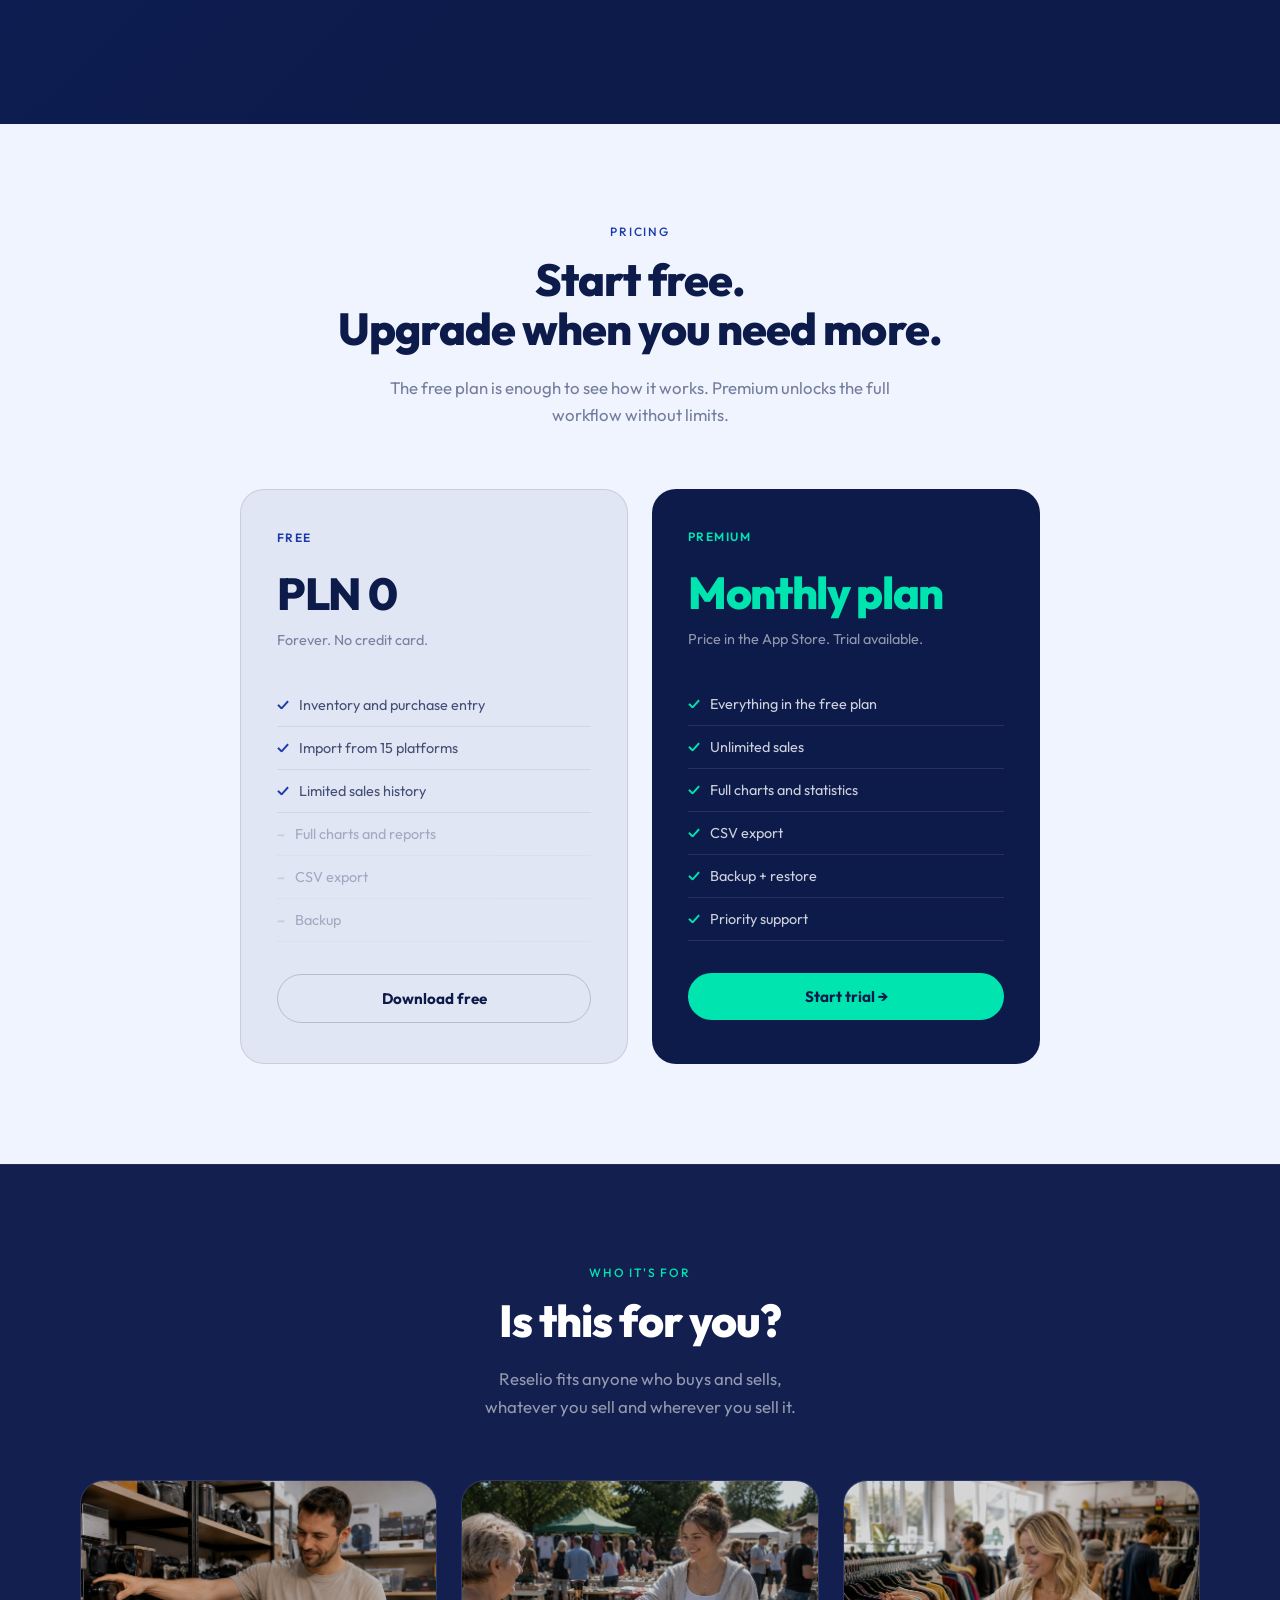
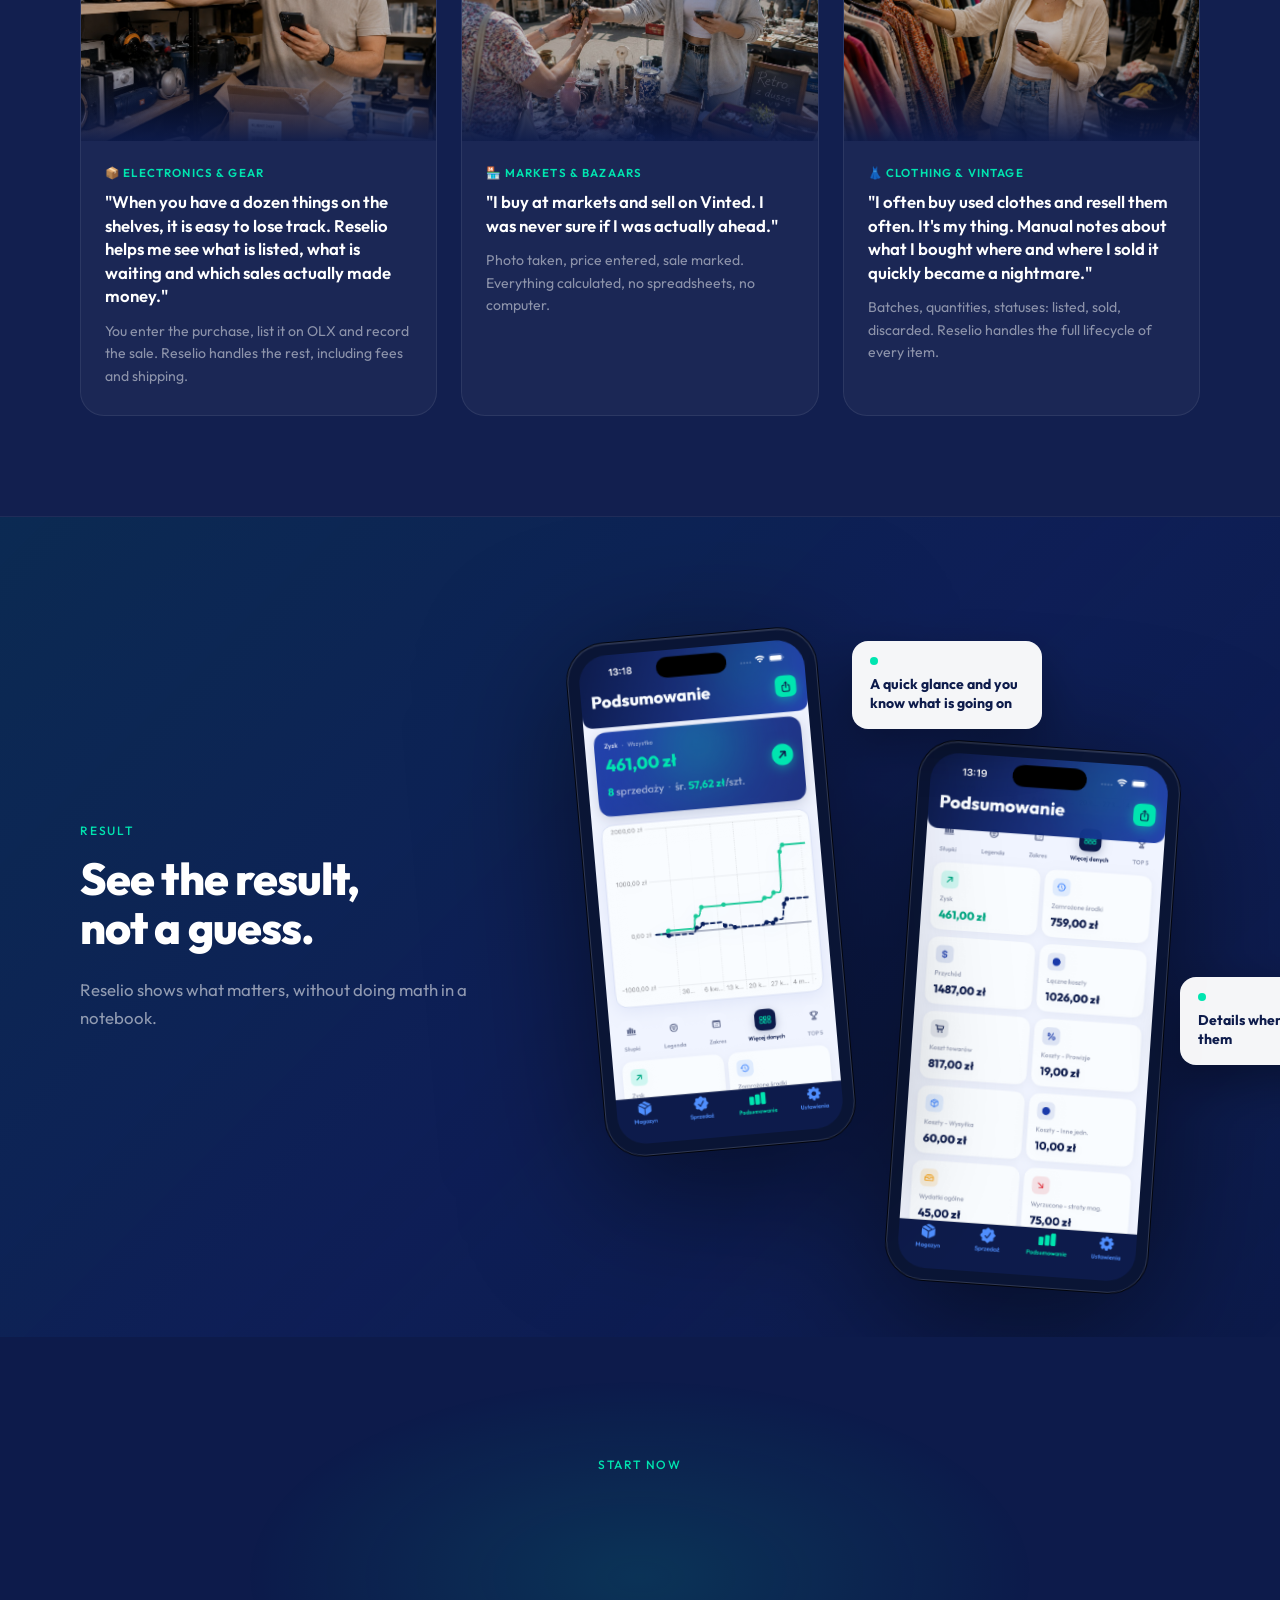
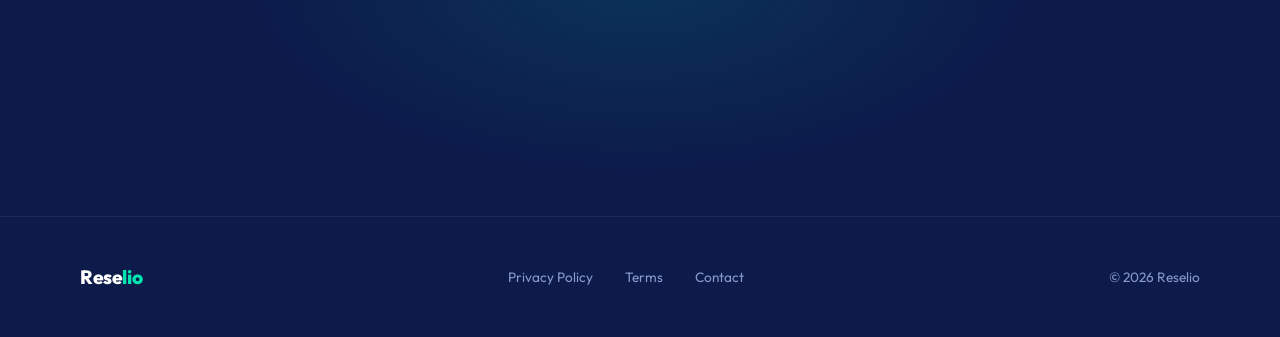
==== commit 6da42f59: "Add Cloudflare Web Analytics" ====
--- a/index.html
+++ b/index.html
@@ -1682,5 +1682,6 @@
   }, { threshold: 0.1 });
   reveals.forEach(r => obs.observe(r));
 </script>
+<!-- Cloudflare Web Analytics --><script defer src='https://static.cloudflareinsights.com/beacon.min.js' data-cf-beacon='{"token": "755876f6dbce4f8e980dca499da3d325"}'></script><!-- End Cloudflare Web Analytics -->
 </body>
 </html>
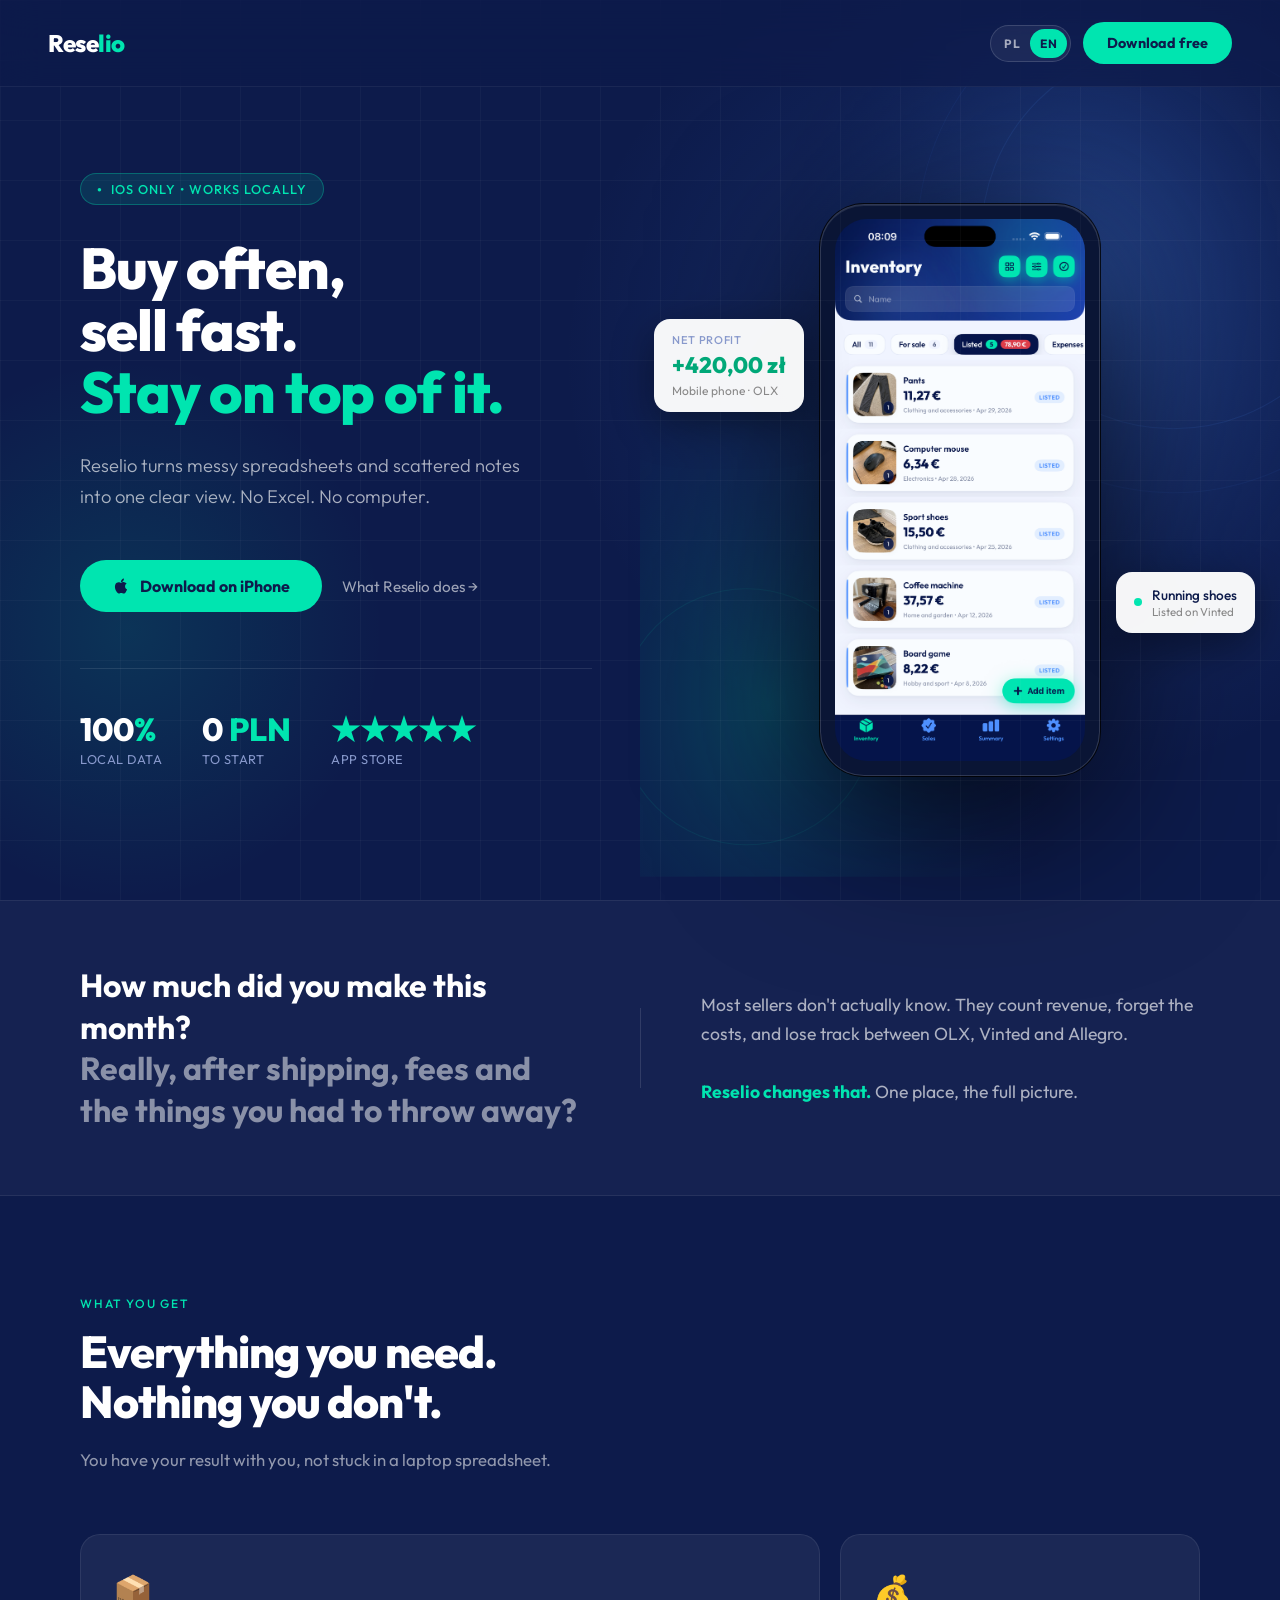
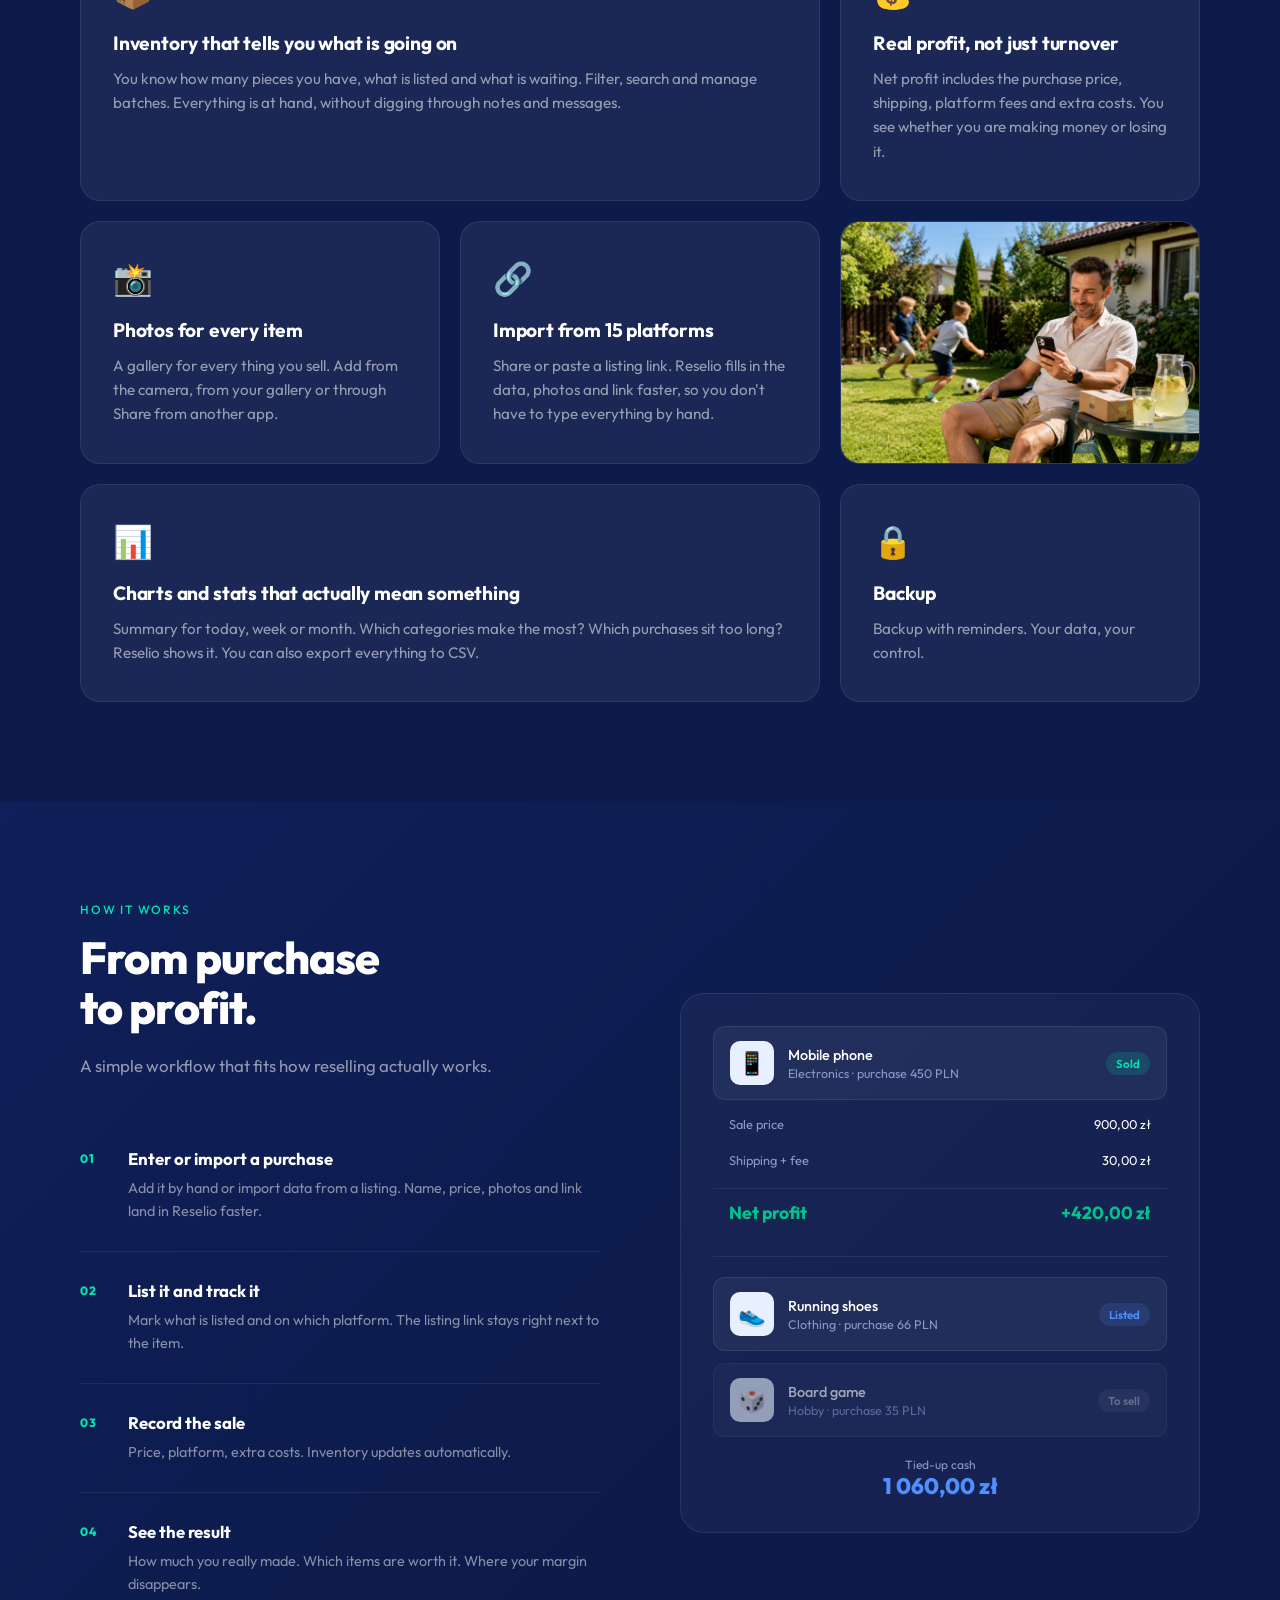
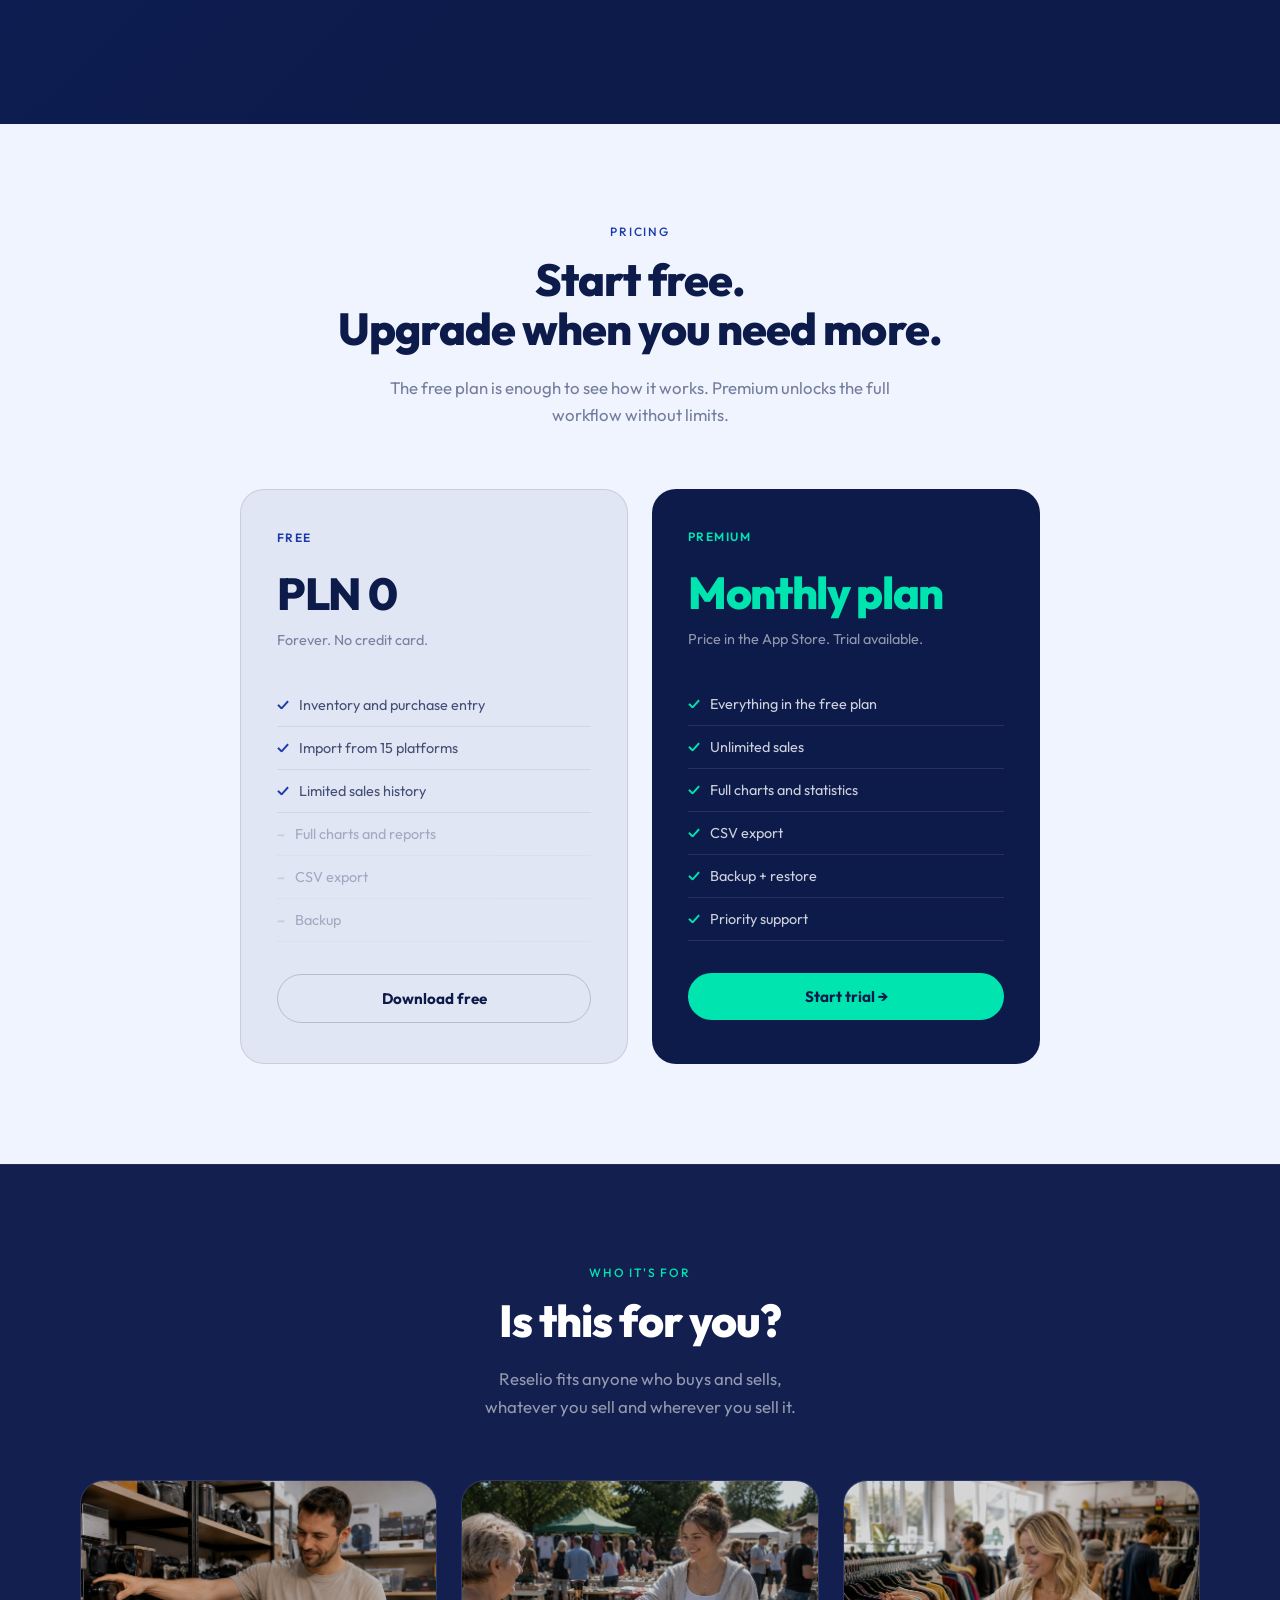
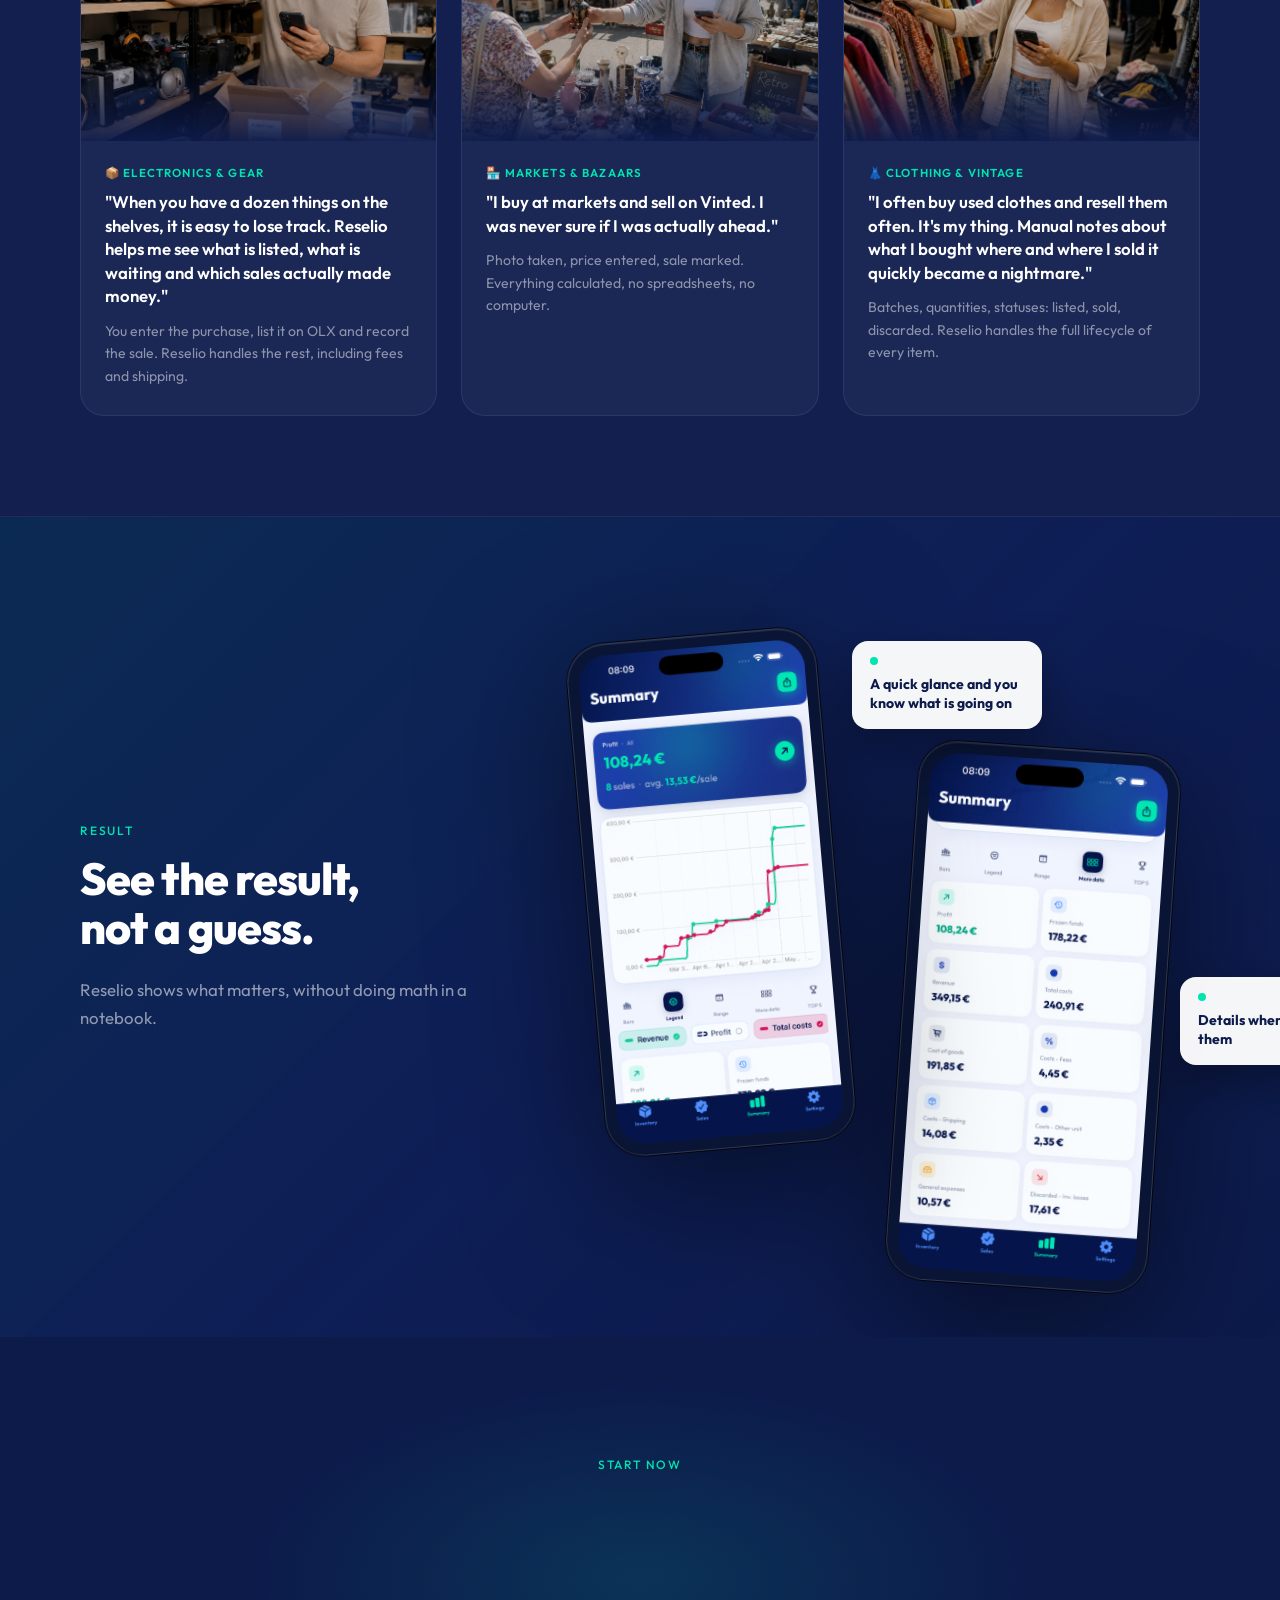
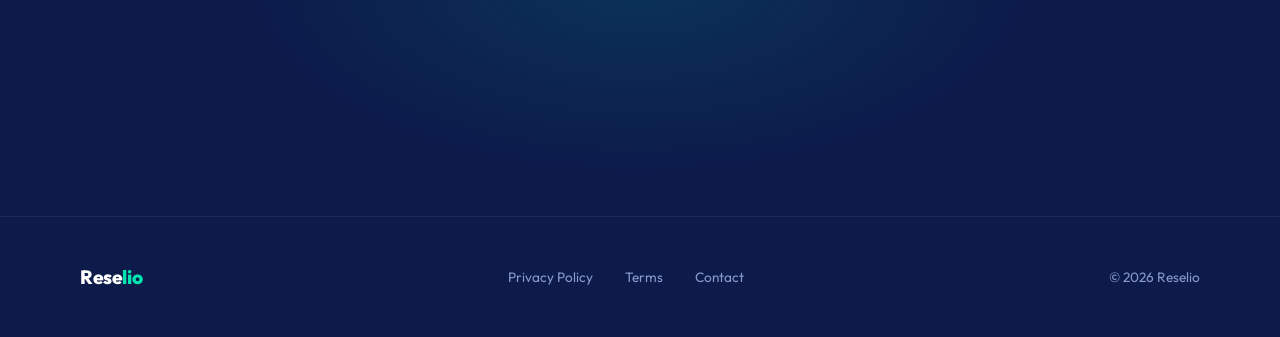
==== commit e8a56d63: "Add localized app screenshots" ====
--- a/index.html
+++ b/index.html
@@ -1115,7 +1115,7 @@
     <div class="phone-wrap">
       <div class="phone-frame">
         <div class="phone-screen">
-          <img src="assets/app-screen.png" alt="Ekran aplikacji Reselio" data-i18n="alt.heroScreen" data-i18n-attr="alt">
+          <img src="assets/app-screen.png" alt="Ekran aplikacji Reselio" data-i18n="alt.heroScreen" data-i18n-attr="alt" data-localized-image="heroScreen">
         </div>
       </div>
     </div>
@@ -1422,14 +1422,14 @@
       <div class="result-phone result-phone-main">
         <div class="phone-frame">
           <div class="phone-screen">
-            <img src="assets/summary-chart.png" alt="Ekran podsumowania z wykresem zysku" data-i18n="alt.summaryChart" data-i18n-attr="alt">
+            <img src="assets/summary-chart.png" alt="Ekran podsumowania z wykresem zysku" data-i18n="alt.summaryChart" data-i18n-attr="alt" data-localized-image="summaryChart">
           </div>
         </div>
       </div>
       <div class="result-phone result-phone-side">
         <div class="phone-frame">
           <div class="phone-screen">
-            <img src="assets/summary-details.png" alt="Ekran podsumowania kosztów" data-i18n="alt.summaryDetails" data-i18n-attr="alt">
+            <img src="assets/summary-details.png" alt="Ekran podsumowania kosztów" data-i18n="alt.summaryDetails" data-i18n-attr="alt" data-localized-image="summaryDetails">
           </div>
         </div>
       </div>
@@ -1587,6 +1587,20 @@
     title: document.title,
     description: metaDescription ? metaDescription.getAttribute('content') : ''
   };
+  const localizedImages = {
+    heroScreen: {
+      pl: 'assets/app-screen.png',
+      en: 'assets/app-screen-en.png'
+    },
+    summaryChart: {
+      pl: 'assets/summary-chart.png',
+      en: 'assets/summary-chart-en.png'
+    },
+    summaryDetails: {
+      pl: 'assets/summary-details.png',
+      en: 'assets/summary-details-en.png'
+    }
+  };
 
   document.querySelectorAll('[data-i18n]').forEach((el) => {
     const attr = el.dataset.i18nAttr;
@@ -1626,6 +1640,14 @@
     return languages[0].toLowerCase().startsWith('pl') ? 'pl' : 'en';
   }
 
+  function updateLocalizedImages(lang) {
+    document.querySelectorAll('[data-localized-image]').forEach((img) => {
+      const sources = localizedImages[img.dataset.localizedImage];
+      const src = sources && (sources[lang] || sources.pl);
+      if (src) img.setAttribute('src', src);
+    });
+  }
+
   function applyLanguage(lang, persist = false) {
     const dictionary = translations[lang] || {};
 
@@ -1649,6 +1671,7 @@
     if (metaDescription) {
       metaDescription.setAttribute('content', lang === 'pl' ? originalMeta.description : dictionary.metaDescription);
     }
+    updateLocalizedImages(lang);
 
     const switcher = document.querySelector('.language-switch');
     if (switcher) {
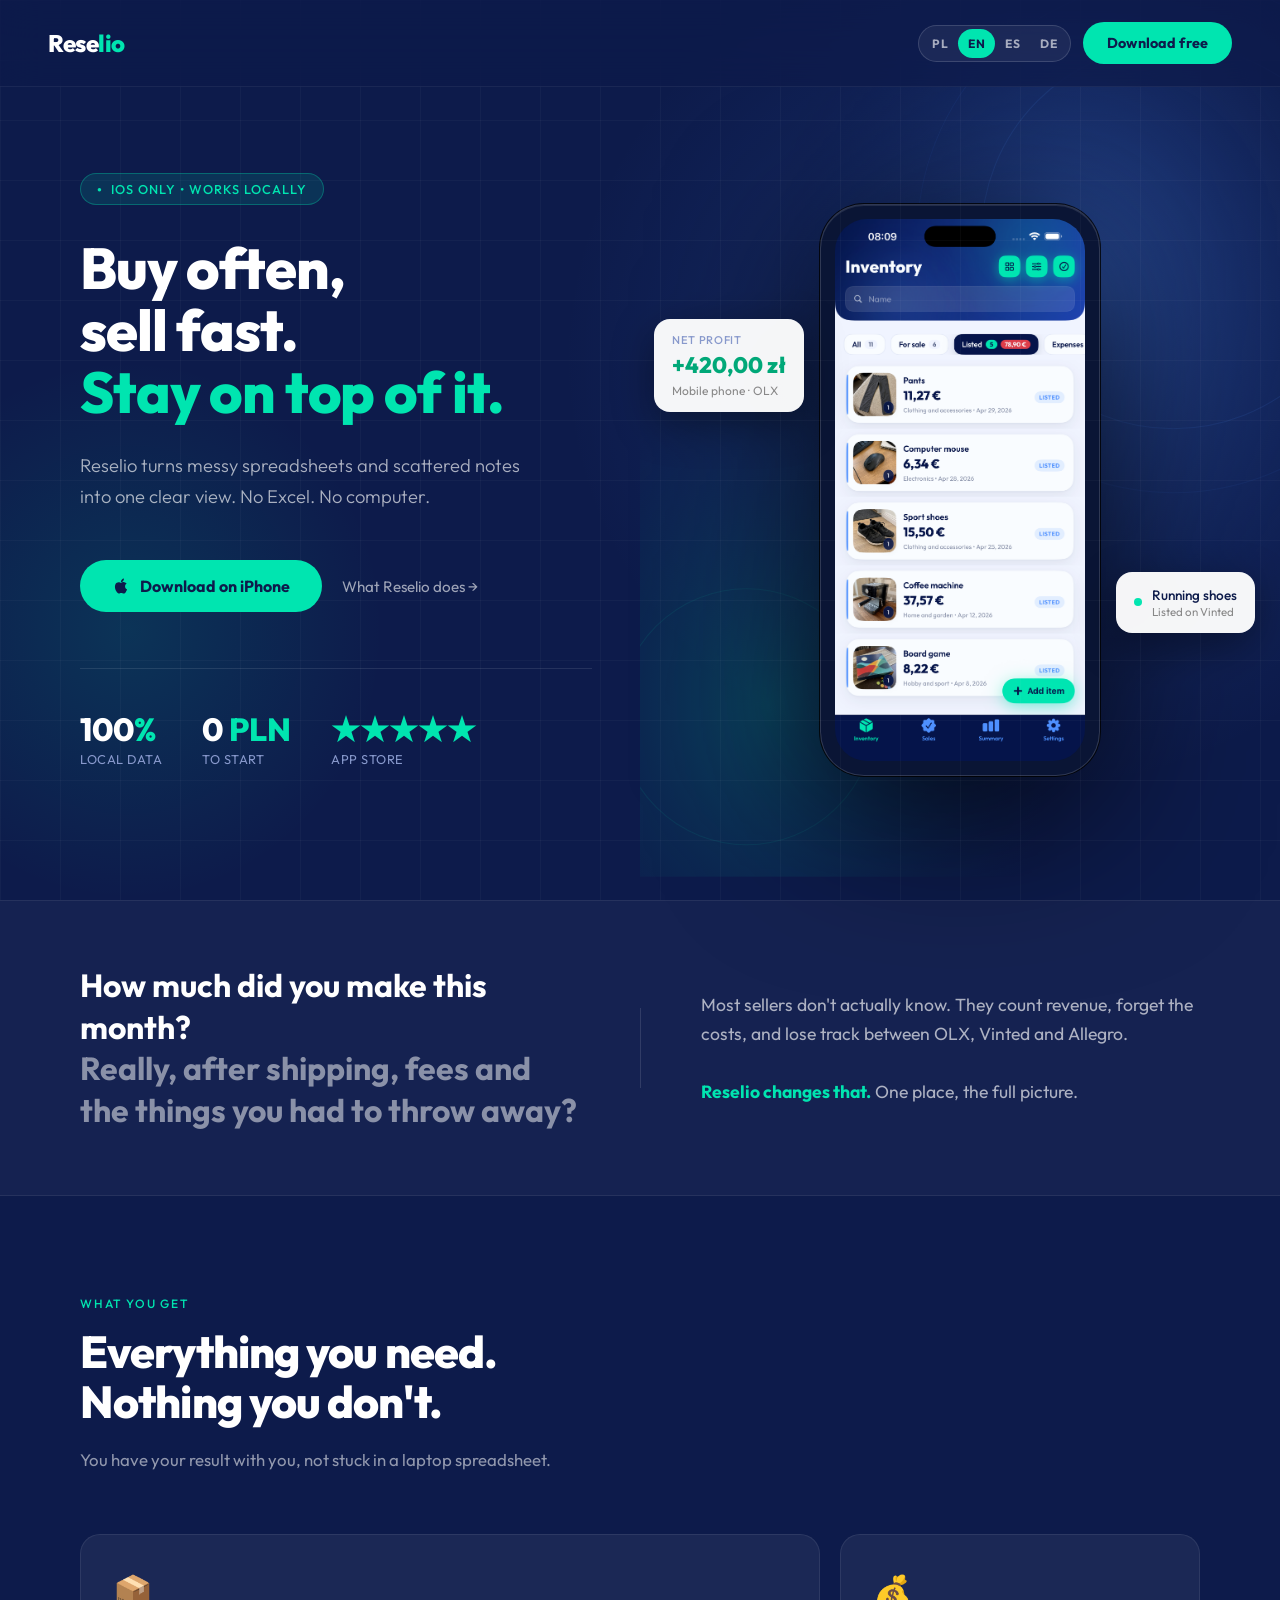
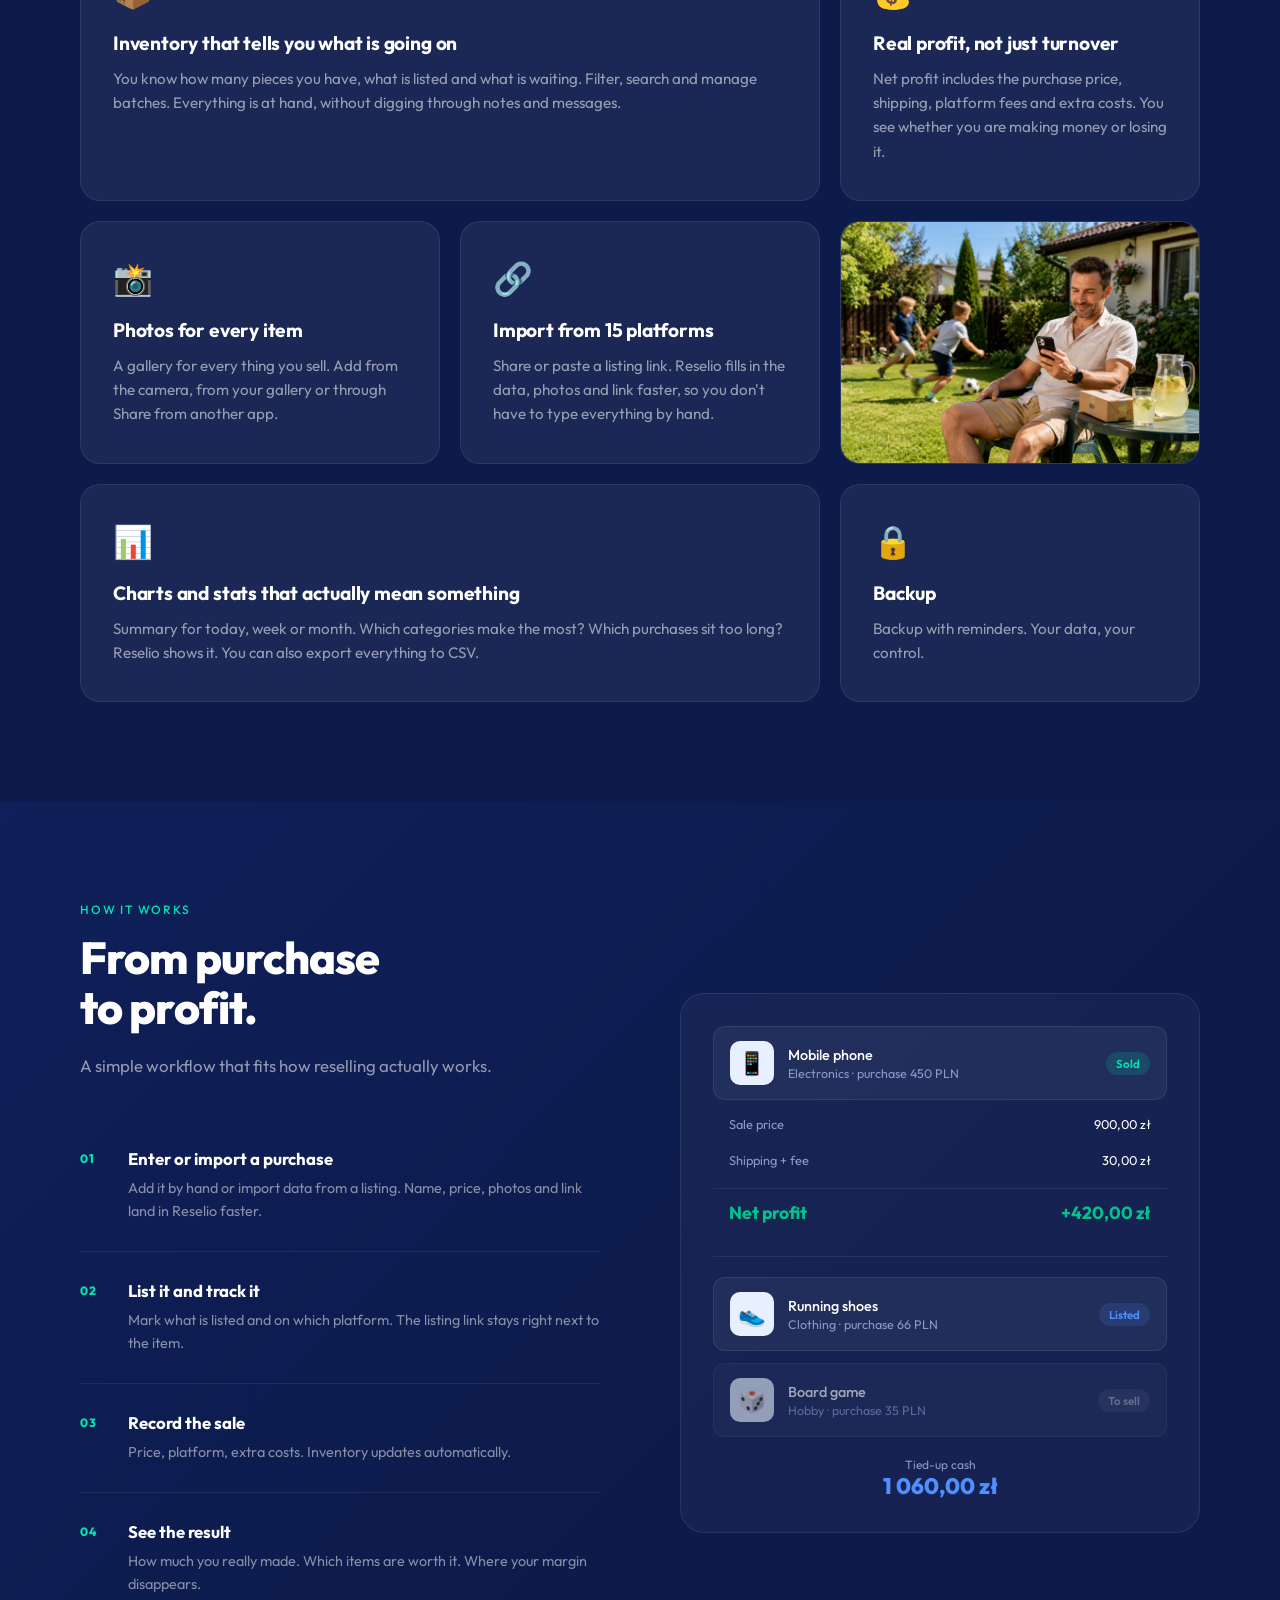
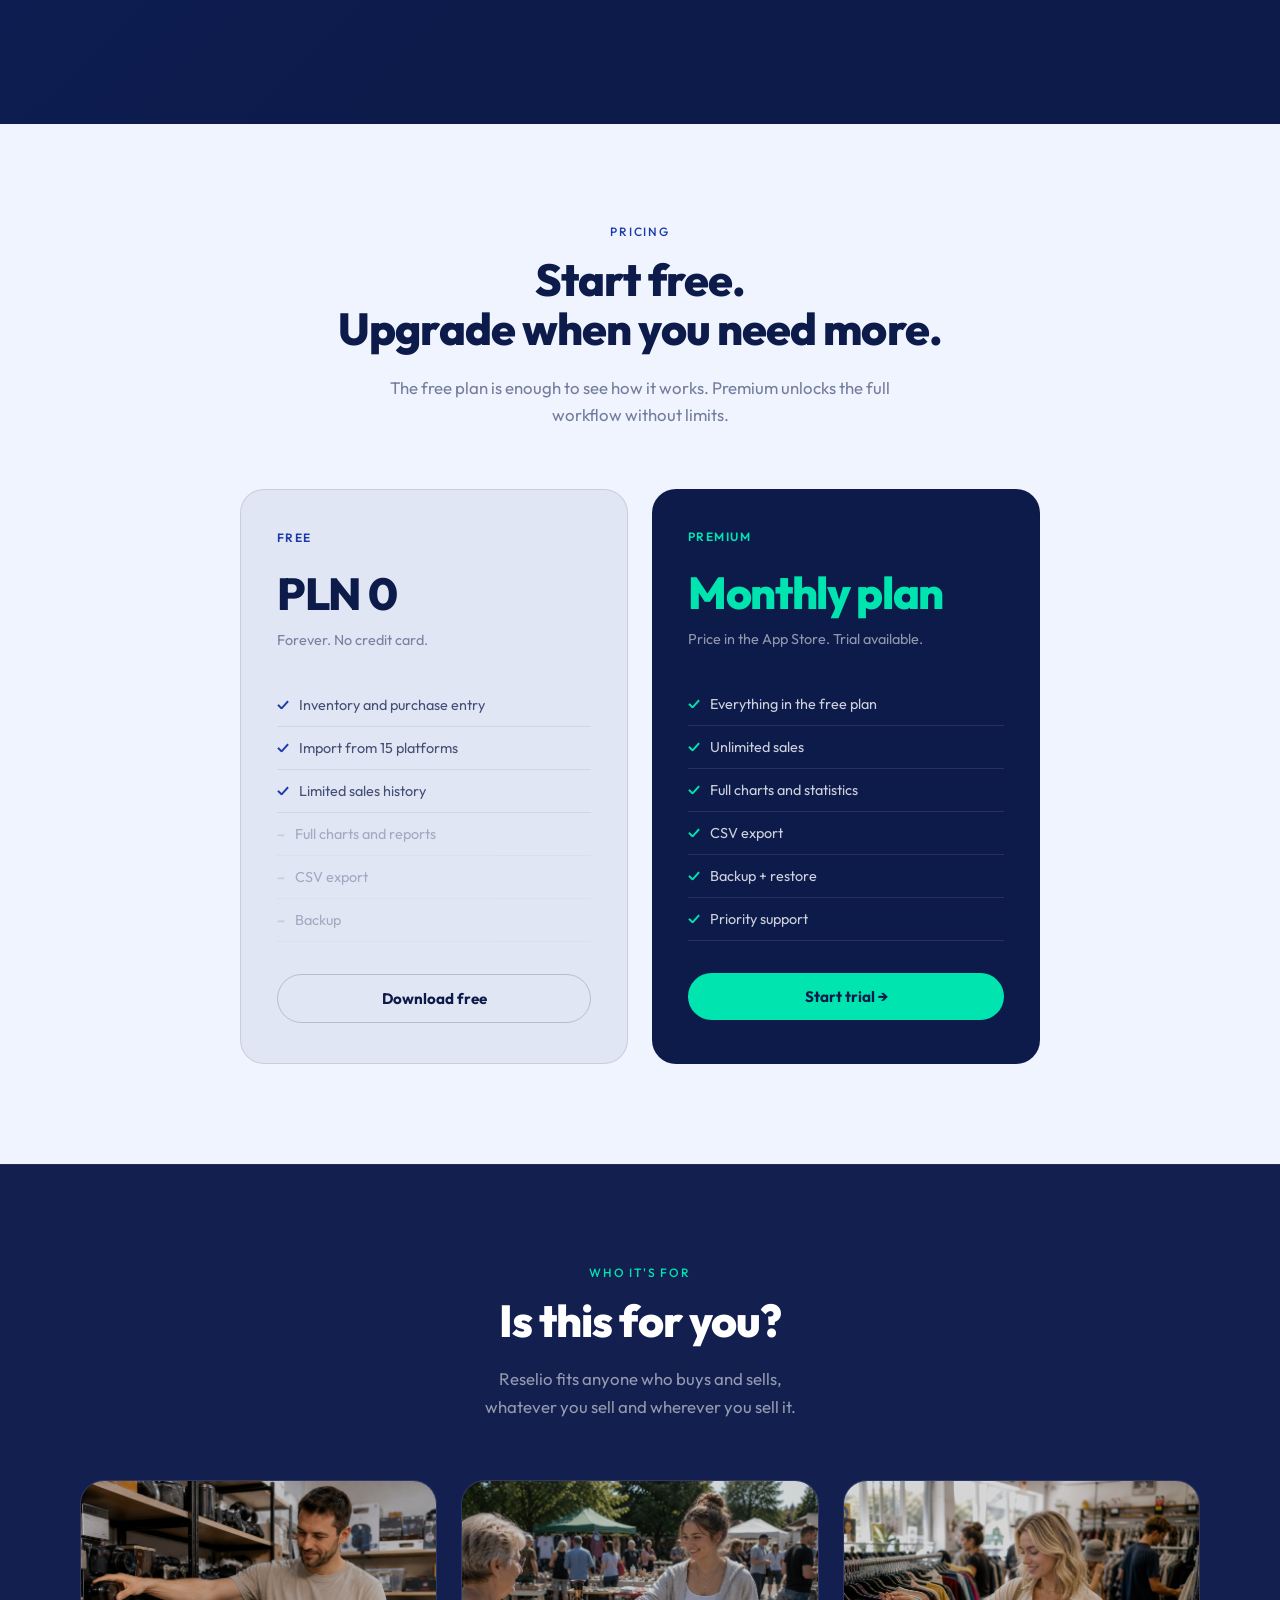
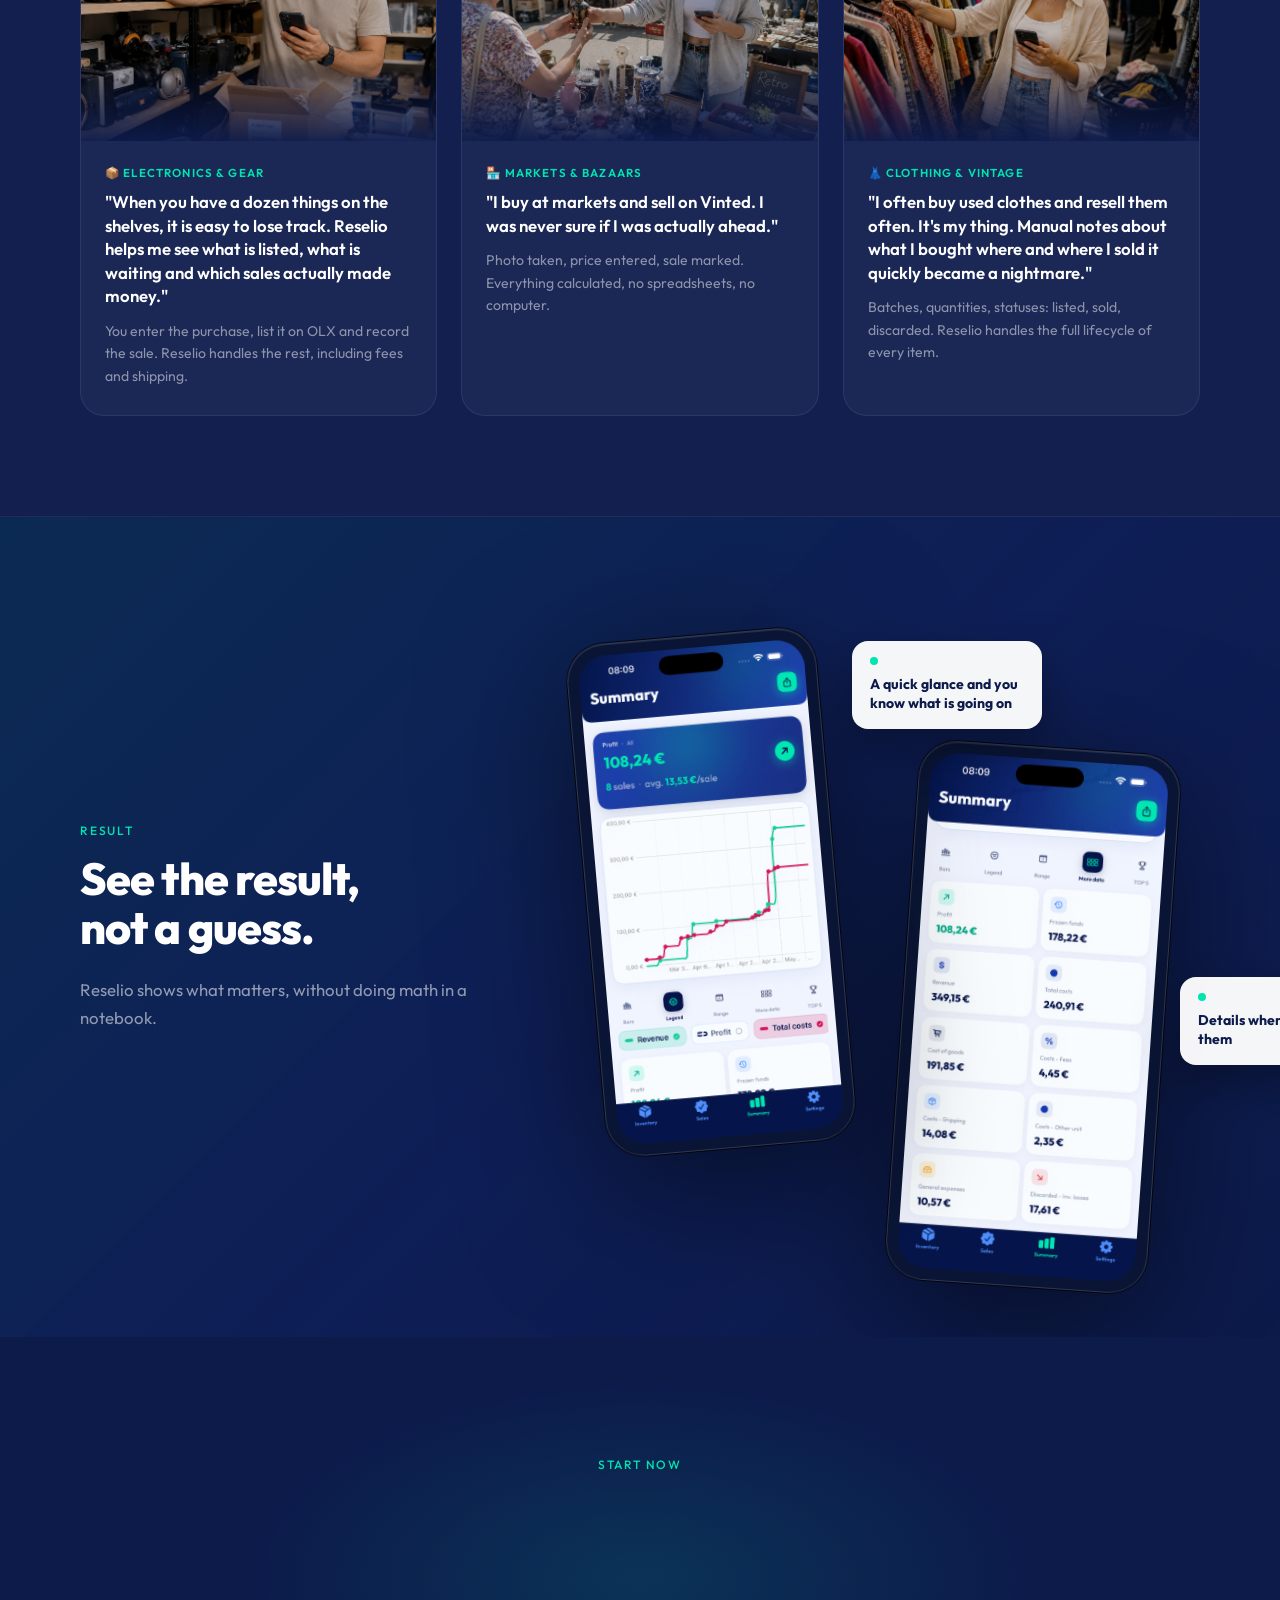
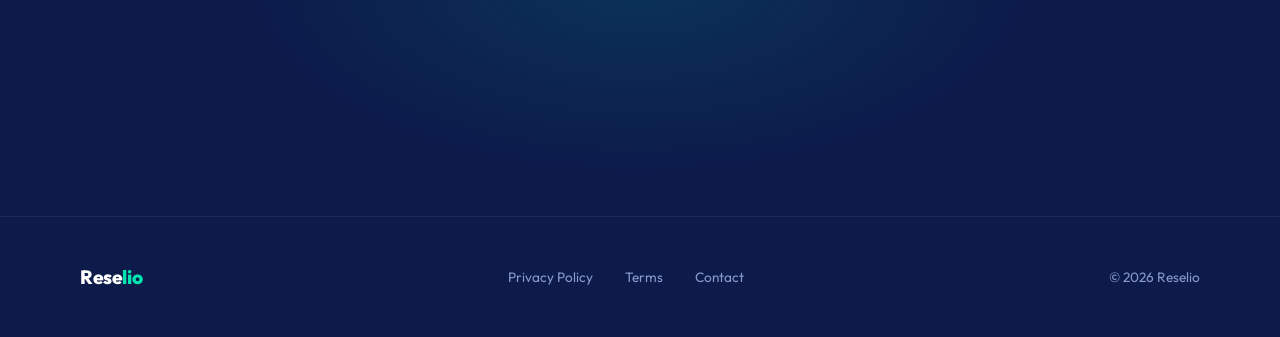
==== commit b02ec6ce: "Add multilingual landing and legal pages" ====
--- a/index.html
+++ b/index.html
@@ -905,7 +905,7 @@
     .nav-actions { gap: 8px; }
     .nav-cta { padding: 10px 16px; font-size: 0.82rem; }
     .lang-btn { padding: 6px 8px; }
-    .hero { grid-template-columns: 1fr; padding-top: 100px; }
+    .hero { grid-template-columns: minmax(0, 1fr); padding-top: 100px; }
     .hero-left { padding: 40px 24px; }
     .hero-right { height: 60vh; }
     .float-card { display: none; }
@@ -930,6 +930,25 @@
     .cta-final { padding: 80px 24px; }
   }
 
+  @media (max-width: 480px) {
+    nav { padding: 16px 12px; }
+    nav .logo { font-size: 1.25rem; }
+    .nav-actions { gap: 6px; }
+    .nav-cta {
+      padding: 9px 11px;
+      font-size: 0.75rem;
+      white-space: nowrap;
+    }
+    .language-switch { padding: 2px; }
+    .lang-btn { padding: 5px 6px; font-size: 0.68rem; }
+    h1 { font-size: 2.15rem; }
+    .hero-badge { font-size: 0.72rem; padding: 7px 12px; }
+  }
+
+  @media (max-width: 380px) {
+    .nav-cta { display: none; }
+  }
+
   /* ── FOR WHOM ── */
   .forwhom {
     background: rgba(255,255,255,0.02);
@@ -1044,6 +1063,8 @@
     <div class="language-switch" aria-label="Wybór języka">
       <button type="button" class="lang-btn active" data-lang-choice="pl" aria-pressed="true">PL</button>
       <button type="button" class="lang-btn" data-lang-choice="en" aria-pressed="false">EN</button>
+      <button type="button" class="lang-btn" data-lang-choice="es" aria-pressed="false">ES</button>
+      <button type="button" class="lang-btn" data-lang-choice="de" aria-pressed="false">DE</button>
     </div>
     <a href="https://apps.apple.com/us/app/reselio-dziennik-sprzeda%C5%BCy/id6762528478" class="nav-cta" data-i18n="nav.download">Pobierz za darmo</a>
   </div>
@@ -1456,8 +1477,8 @@
 <footer>
   <div class="logo">Rese<span>lio</span></div>
   <ul class="footer-links">
-    <li><a href="privacy.html" data-i18n="footer.privacy">Polityka prywatności</a></li>
-    <li><a href="terms.html" data-i18n="footer.terms">Regulamin</a></li>
+    <li><a href="privacy.html" data-i18n="footer.privacy" data-localized-link="privacy">Polityka prywatności</a></li>
+    <li><a href="terms.html" data-i18n="footer.terms" data-localized-link="terms">Regulamin</a></li>
     <li><a href="mailto:reselio@reselio.app" data-i18n="footer.contact">Kontakt</a></li>
   </ul>
   <div>© 2026 Reselio</div>
@@ -1578,6 +1599,234 @@
       "alt.vintage": "Customer browsing clothes in a thrift store",
       "alt.summaryChart": "Summary screen with a profit chart",
       "alt.summaryDetails": "Summary screen with costs"
+    },
+    es: {
+      metaTitle: "Reselio – controla tu negocio de reventa",
+      metaDescription: "Reselio te ayuda a gestionar tus compras y ventas, el inventario, los costes y el beneficio real desde tu iPhone.",
+      "nav.download": "Descárgala gratis",
+      "hero.badge": "Solo para iOS • Datos locales",
+      "hero.title": "Compra a menudo,<br>vende rápido.<br><em>Tenlo todo bajo control.</em>",
+      "hero.sub": "Reselio convierte hojas de cálculo caóticas y notas dispersas en una visión clara de tu negocio. Sin Excel. Sin ordenador.",
+      "hero.primaryCta": "Descargar para iPhone",
+      "hero.secondaryCta": "Descubre cómo funciona →",
+      "stats.local": "datos en tu dispositivo",
+      "stats.freeAmount": "0<span> PLN</span>",
+      "stats.start": "para empezar",
+      "stats.appStore": "App Store",
+      "floating.netProfit": "Beneficio neto",
+      "floating.phone": "Teléfono móvil · OLX",
+      "floating.item": "Zapatillas deportivas",
+      "floating.status": "Publicado en Vinted",
+      "problem.question": "<strong>¿Cuánto has ganado de verdad este mes?</strong><br>Es decir, después de restar envíos, comisiones y esas compras que no pudiste vender.",
+      "problem.answer": "Muchos vendedores no lo saben con certeza. Se fijan en los ingresos, olvidan los costes y pierden el hilo entre OLX, Vinted y Allegro.<br><br><strong>Reselio cambia eso.</strong> Un solo lugar para ver el resultado completo.",
+      "features.label": "Todo lo que necesitas",
+      "features.title": "Lo que necesitas.<br>Y nada que estorbe.",
+      "features.sub": "Lleva tus resultados siempre contigo, no atrapados en una hoja de cálculo del ordenador.",
+      "features.inventory.title": "Un inventario que te dice qué está pasando",
+      "features.inventory.desc": "Sabes cuántos artículos tienes, cuáles están publicados y cuáles siguen esperando. Filtra, busca y gestiona lotes sin rebuscar entre notas y mensajes.",
+      "features.profit.title": "Beneficio real, no solo facturación",
+      "features.profit.desc": "El beneficio neto incluye el precio de compra, el envío, las comisiones de las plataformas y cualquier gasto extra. Así sabes si realmente ganas o pierdes dinero.",
+      "features.photos.title": "Fotos para cada artículo",
+      "features.photos.desc": "Una galería para cada cosa que vendes. Añade fotos desde la cámara, la galería o la opción Compartir de otra app.",
+      "features.import.title": "Importación desde 15 plataformas",
+      "features.import.desc": "Comparte o pega el enlace de un anuncio. Reselio completa los datos, las fotos y el enlace para que no tengas que escribirlo todo a mano.",
+      "features.stats.title": "Gráficos y estadísticas que sí sirven",
+      "features.stats.desc": "Consulta el resumen del día, la semana o el mes. Descubre qué categorías rinden mejor y qué compras llevan demasiado tiempo paradas. También puedes exportarlo todo a CSV.",
+      "features.backup.title": "Copia de seguridad",
+      "features.backup.desc": "Copias de seguridad con recordatorios. Tus datos, bajo tu control.",
+      "flow.label": "Cómo funciona",
+      "flow.title": "De la compra<br>al beneficio.",
+      "flow.sub": "Un proceso sencillo que encaja con la forma en que realmente funciona la reventa.",
+      "flow.step1.title": "Registra o importa una compra",
+      "flow.step1.desc": "Añádela a mano o importa los datos de un anuncio. El nombre, el precio, las fotos y el enlace llegan a Reselio en un momento.",
+      "flow.step2.title": "Publica y haz el seguimiento",
+      "flow.step2.desc": "Marca qué has publicado y en qué plataforma. El enlace del anuncio queda siempre junto al artículo.",
+      "flow.step3.title": "Registra la venta",
+      "flow.step3.desc": "Añade el precio, la plataforma y los gastos extra. El inventario se actualiza automáticamente.",
+      "flow.step4.title": "Comprueba el resultado",
+      "flow.step4.desc": "Ve cuánto has ganado de verdad, qué artículos merecen la pena y dónde se escapa tu margen.",
+      "mockup.phone": "Teléfono móvil",
+      "mockup.phoneMeta": "Electrónica · compra 450 PLN",
+      "mockup.sold": "Vendido",
+      "mockup.salePrice": "Precio de venta",
+      "mockup.shippingFee": "Envío + comisión",
+      "mockup.netProfit": "Beneficio neto",
+      "mockup.shoes": "Zapatillas deportivas",
+      "mockup.shoesMeta": "Ropa · compra 66 PLN",
+      "mockup.listed": "Publicado",
+      "mockup.game": "Juego de mesa",
+      "mockup.gameMeta": "Ocio · compra 35 PLN",
+      "mockup.toSell": "Por vender",
+      "mockup.tiedCash": "Dinero inmovilizado",
+      "pricing.label": "Precios",
+      "pricing.title": "Empieza gratis.<br>Pasa a Premium cuando lo necesites.",
+      "pricing.sub": "El plan gratuito te permite descubrir cómo funciona. Premium desbloquea todo el proceso sin límites.",
+      "pricing.free.label": "Gratis",
+      "pricing.free.amount": "0 PLN",
+      "pricing.free.desc": "Para siempre. Sin tarjeta de crédito.",
+      "pricing.free.feature1": "Inventario y registro de compras",
+      "pricing.free.feature2": "Importación desde 15 plataformas",
+      "pricing.free.feature3": "Historial de ventas limitado",
+      "pricing.free.feature4": "Todos los gráficos e informes",
+      "pricing.free.feature5": "Exportación a CSV",
+      "pricing.free.feature6": "Copia de seguridad",
+      "pricing.free.cta": "Descárgala gratis",
+      "pricing.premium.label": "Premium",
+      "pricing.premium.amount": "Plan mensual",
+      "pricing.premium.desc": "Consulta el precio en App Store. Prueba disponible.",
+      "pricing.premium.feature1": "Todo lo incluido en el plan gratuito",
+      "pricing.premium.feature2": "Ventas ilimitadas",
+      "pricing.premium.feature3": "Todos los gráficos y estadísticas",
+      "pricing.premium.feature4": "Exportación a CSV",
+      "pricing.premium.feature5": "Copia de seguridad y restauración",
+      "pricing.premium.feature6": "Soporte prioritario",
+      "pricing.premium.cta": "Empezar la prueba →",
+      "forwhom.label": "Para quién es",
+      "forwhom.title": "¿Es para ti?",
+      "forwhom.sub": "Reselio es para cualquiera que compre y venda,<br>sin importar qué venda ni dónde.",
+      "persona.electronics.tag": "📦 Electrónica y dispositivos",
+      "persona.electronics.quote": "\"Cuando tienes una docena de cosas en las estanterías, es fácil perder el control. Reselio me muestra qué está publicado, qué sigue esperando y qué ventas me han dado beneficio de verdad.\"",
+      "persona.electronics.desc": "Registras la compra, publicas el anuncio en OLX y anotas la venta. Reselio hace el resto, incluidas las comisiones y el envío.",
+      "persona.markets.tag": "🏪 Mercadillos y bazares",
+      "persona.markets.quote": "\"Compro en mercadillos y vendo en Vinted. Nunca tenía claro si de verdad estaba ganando algo.\"",
+      "persona.markets.desc": "Foto hecha, precio guardado y venta marcada. Todo calculado, sin hojas de cálculo ni ordenador.",
+      "persona.vintage.tag": "👗 Ropa y vintage",
+      "persona.vintage.quote": "\"Compro ropa de segunda mano y la revendo a menudo. Me encanta, pero apuntar a mano qué había comprado, dónde y por cuánto se convirtió enseguida en una pesadilla.\"",
+      "persona.vintage.desc": "Lotes, cantidades y estados: publicado, vendido o descartado. Reselio controla todo el ciclo de vida de cada artículo.",
+      "results.label": "Resultados",
+      "results.title": "Ve el resultado.<br>Deja de adivinar.",
+      "results.sub": "Reselio te muestra lo importante sin tener que hacer cuentas en una libreta.",
+      "results.quick": "Un vistazo basta para saber cómo va todo",
+      "results.detail": "Todos los detalles, cuando los necesites",
+      "cta.label": "Empieza ahora",
+      "cta.title": "Tu negocio de reventa merece orden.",
+      "cta.sub": "Descárgala gratis. Sin cuenta, sin nube y sin caos.",
+      "cta.appStoreTop": "Disponible en",
+      "cta.appStoreMain": "App Store",
+      "footer.privacy": "Política de privacidad",
+      "footer.terms": "Términos y condiciones",
+      "footer.contact": "Contacto",
+      "alt.heroScreen": "Pantalla de la aplicación Reselio",
+      "alt.garden": "Gestión de ventas desde el móvil fuera de casa",
+      "alt.electronics": "Persona dedicada a la reventa de electrónica",
+      "alt.markets": "Venta de artículos en un mercadillo",
+      "alt.vintage": "Clienta mirando ropa en una tienda de segunda mano",
+      "alt.summaryChart": "Pantalla de resumen con un gráfico de beneficios",
+      "alt.summaryDetails": "Pantalla de resumen con el desglose de costes"
+    },
+    de: {
+      metaTitle: "Reselio – Reselling einfach im Griff",
+      metaDescription: "Reselio hilft dir, Einkäufe, Bestand, Kosten und den tatsächlichen Gewinn beim Weiterverkauf direkt auf deinem iPhone zu verwalten.",
+      "nav.download": "Kostenlos laden",
+      "hero.badge": "Nur für iOS • Deine Daten bleiben bei dir",
+      "hero.title": "Oft gekauft,<br>schnell verkauft.<br><em>Alles im Griff.</em>",
+      "hero.sub": "Reselio macht aus chaotischen Tabellen und verstreuten Notizen einen klaren Überblick über dein Reselling. Ohne Excel. Ohne Computer.",
+      "hero.primaryCta": "Für iPhone laden",
+      "hero.secondaryCta": "So funktioniert Reselio →",
+      "stats.local": "lokale Daten",
+      "stats.freeAmount": "0<span> PLN</span>",
+      "stats.start": "zum Start",
+      "stats.appStore": "App Store",
+      "floating.netProfit": "Nettogewinn",
+      "floating.phone": "Smartphone · OLX",
+      "floating.item": "Laufschuhe",
+      "floating.status": "Auf Vinted inseriert",
+      "problem.question": "<strong>Wie viel hast du diesen Monat wirklich verdient?</strong><br>Also nach Versand, Gebühren und den Artikeln, die du aussortieren musstest?",
+      "problem.answer": "Viele Verkäufer wissen es nicht genau. Sie sehen nur den Umsatz, vergessen Kosten und verlieren zwischen OLX, Vinted und Allegro den Überblick.<br><br><strong>Reselio ändert das.</strong> Ein Ort für das vollständige Ergebnis.",
+      "features.label": "Das bekommst du",
+      "features.title": "Alles, was du brauchst.<br>Nichts, was dich aufhält.",
+      "features.sub": "Dein Ergebnis ist immer dabei und nicht in einer Tabelle auf dem Laptop versteckt.",
+      "features.inventory.title": "Ein Bestand, der dir den Überblick gibt",
+      "features.inventory.desc": "Du siehst sofort, wie viele Artikel du hast, was bereits inseriert ist und was noch wartet. Filtern, suchen und Partien verwalten – ohne Notizen und Nachrichten zu durchforsten.",
+      "features.profit.title": "Echter Gewinn statt bloß Umsatz",
+      "features.profit.desc": "Der Nettogewinn berücksichtigt Einkaufspreis, Versand, Plattformgebühren und zusätzliche Kosten. So erkennst du, ob sich ein Verkauf wirklich lohnt.",
+      "features.photos.title": "Fotos zu jedem Artikel",
+      "features.photos.desc": "Eine eigene Galerie für alles, was du verkaufst. Füge Bilder direkt aus Kamera oder Fotomediathek hinzu oder teile sie aus einer anderen App.",
+      "features.import.title": "Import von 15 Plattformen",
+      "features.import.desc": "Teile oder kopiere den Link zu einem Angebot. Reselio übernimmt Daten, Fotos und Link, damit du nicht alles von Hand eingeben musst.",
+      "features.stats.title": "Auswertungen, die wirklich weiterhelfen",
+      "features.stats.desc": "Sieh dir Tag, Woche oder Monat an. Welche Kategorien bringen den meisten Gewinn? Welche Einkäufe liegen zu lange? Reselio zeigt es dir. Bei Bedarf exportierst du alles als CSV.",
+      "features.backup.title": "Backup",
+      "features.backup.desc": "Backups mit Erinnerungen. Deine Daten, deine Kontrolle.",
+      "flow.label": "So funktioniert es",
+      "flow.title": "Vom Einkauf<br>zum Gewinn.",
+      "flow.sub": "Ein einfacher Ablauf, der zu echtem Reselling passt.",
+      "flow.step1.title": "Einkauf erfassen oder importieren",
+      "flow.step1.desc": "Trage ihn von Hand ein oder importiere die Daten aus einem Angebot. Name, Preis, Fotos und Link landen in wenigen Schritten in Reselio.",
+      "flow.step2.title": "Inserieren und im Blick behalten",
+      "flow.step2.desc": "Markiere, was du auf welcher Plattform inseriert hast. Der Link zum Inserat bleibt direkt beim Artikel.",
+      "flow.step3.title": "Verkauf erfassen",
+      "flow.step3.desc": "Preis, Plattform und zusätzliche Kosten eintragen – der Bestand aktualisiert sich automatisch.",
+      "flow.step4.title": "Ergebnis sehen",
+      "flow.step4.desc": "Wie viel du wirklich verdient hast, welche Artikel sich lohnen und wo deine Marge verloren geht.",
+      "mockup.phone": "Smartphone",
+      "mockup.phoneMeta": "Elektronik · Einkauf 450 PLN",
+      "mockup.sold": "Verkauft",
+      "mockup.salePrice": "Verkaufspreis",
+      "mockup.shippingFee": "Versand + Gebühren",
+      "mockup.netProfit": "Nettogewinn",
+      "mockup.shoes": "Laufschuhe",
+      "mockup.shoesMeta": "Kleidung · Einkauf 66 PLN",
+      "mockup.listed": "Inseriert",
+      "mockup.game": "Brettspiel",
+      "mockup.gameMeta": "Hobby · Einkauf 35 PLN",
+      "mockup.toSell": "Zu verkaufen",
+      "mockup.tiedCash": "Gebundenes Kapital",
+      "pricing.label": "Preise",
+      "pricing.title": "Kostenlos starten.<br>Bei Bedarf auf Premium wechseln.",
+      "pricing.sub": "Mit der kostenlosen Version lernst du Reselio in Ruhe kennen. Premium schaltet den gesamten Ablauf ohne Limits frei.",
+      "pricing.free.label": "Kostenlos",
+      "pricing.free.amount": "0 PLN",
+      "pricing.free.desc": "Dauerhaft. Keine Kreditkarte nötig.",
+      "pricing.free.feature1": "Bestand und Einkäufe erfassen",
+      "pricing.free.feature2": "Import von 15 Plattformen",
+      "pricing.free.feature3": "Begrenzte Verkaufshistorie",
+      "pricing.free.feature4": "Alle Diagramme und Berichte",
+      "pricing.free.feature5": "CSV-Export",
+      "pricing.free.feature6": "Backup",
+      "pricing.free.cta": "Kostenlos laden",
+      "pricing.premium.label": "Premium",
+      "pricing.premium.amount": "Monatsabo",
+      "pricing.premium.desc": "Preis im App Store. Probephase verfügbar.",
+      "pricing.premium.feature1": "Alles aus der kostenlosen Version",
+      "pricing.premium.feature2": "Unbegrenzte Verkäufe",
+      "pricing.premium.feature3": "Alle Diagramme und Statistiken",
+      "pricing.premium.feature4": "CSV-Export",
+      "pricing.premium.feature5": "Backup und Wiederherstellung",
+      "pricing.premium.feature6": "Bevorzugter Support",
+      "pricing.premium.cta": "Probephase starten →",
+      "forwhom.label": "Für wen",
+      "forwhom.title": "Passt Reselio zu dir?",
+      "forwhom.sub": "Reselio ist für alle, die kaufen und weiterverkaufen –<br>ganz gleich, was und auf welcher Plattform.",
+      "persona.electronics.tag": "📦 Elektronik & Geräte",
+      "persona.electronics.quote": "\"Bei einem Dutzend Artikeln im Regal verliert man schnell den Überblick. Reselio zeigt mir, was inseriert ist, was noch wartet und welche Verkäufe wirklich Gewinn gebracht haben.\"",
+      "persona.electronics.desc": "Einkauf erfassen, auf OLX inserieren, Verkauf eintragen. Reselio berechnet den Rest – inklusive Gebühren und Versand.",
+      "persona.markets.tag": "🏪 Flohmärkte & Basare",
+      "persona.markets.quote": "\"Ich kaufe auf Märkten und verkaufe über Vinted. Früher wusste ich nie genau, ob am Ende wirklich etwas übrig bleibt.\"",
+      "persona.markets.desc": "Foto aufnehmen, Preis eintragen, Verkauf markieren. Alles wird berechnet – ohne Tabellen und ohne Computer.",
+      "persona.vintage.tag": "👗 Kleidung & Vintage",
+      "persona.vintage.quote": "\"Ich kaufe und verkaufe oft Secondhand-Kleidung. Das macht mir Spaß, aber handschriftliche Notizen zu Einkauf, Plattform und Verkauf wurden schnell zum Chaos.\"",
+      "persona.vintage.desc": "Partien, Mengen und Status wie inseriert, verkauft oder aussortiert. Reselio begleitet jeden Artikel durch den gesamten Ablauf.",
+      "results.label": "Ergebnis",
+      "results.title": "Ergebnis sehen.<br>Nicht mehr raten.",
+      "results.sub": "Reselio zeigt dir, was zählt – ganz ohne Rechnen im Notizbuch.",
+      "results.quick": "Ein Blick genügt und du weißt, wie es läuft",
+      "results.detail": "Alle Details, wenn du sie brauchst",
+      "cta.label": "Jetzt starten",
+      "cta.title": "Dein Reselling verdient Ordnung.",
+      "cta.sub": "Kostenlos laden. Ohne Reselio-Konto, ohne Datenchaos.",
+      "cta.appStoreTop": "Laden im",
+      "cta.appStoreMain": "App Store",
+      "footer.privacy": "Datenschutzerklärung",
+      "footer.terms": "Nutzungsbedingungen",
+      "footer.contact": "Kontakt",
+      "alt.heroScreen": "Bildschirm der Reselio App",
+      "alt.garden": "Verkäufe unterwegs auf dem Smartphone verwalten",
+      "alt.electronics": "Person beim Weiterverkauf von Elektronik",
+      "alt.markets": "Verkauf auf einem Flohmarkt",
+      "alt.vintage": "Kundin beim Stöbern in einem Secondhandladen",
+      "alt.summaryChart": "Auswertung mit Gewinndiagramm",
+      "alt.summaryDetails": "Auswertung mit Kostenübersicht"
     }
   };
 
@@ -1590,17 +1839,39 @@
   const localizedImages = {
     heroScreen: {
       pl: 'assets/app-screen.png',
-      en: 'assets/app-screen-en.png'
+      en: 'assets/app-screen-en.png',
+      es: 'assets/app-screen-en.png',
+      de: 'assets/app-screen-en.png'
     },
     summaryChart: {
       pl: 'assets/summary-chart.png',
-      en: 'assets/summary-chart-en.png'
+      en: 'assets/summary-chart-en.png',
+      es: 'assets/summary-chart-en.png',
+      de: 'assets/summary-chart-en.png'
     },
     summaryDetails: {
       pl: 'assets/summary-details.png',
-      en: 'assets/summary-details-en.png'
+      en: 'assets/summary-details-en.png',
+      es: 'assets/summary-details-en.png',
+      de: 'assets/summary-details-en.png'
     }
   };
+  const localizedLinks = {
+    privacy: {
+      pl: 'privacy.html',
+      en: 'privacy-en.html',
+      es: 'privacy-es.html',
+      de: 'privacy-de.html'
+    },
+    terms: {
+      pl: 'terms.html',
+      en: 'terms-en.html',
+      es: 'terms-es.html',
+      de: 'terms-de.html'
+    }
+  };
+
+  const supportedLanguages = ['pl', 'en', 'es', 'de'];
 
   document.querySelectorAll('[data-i18n]').forEach((el) => {
     const attr = el.dataset.i18nAttr;
@@ -1615,7 +1886,7 @@
   function getSavedLanguage() {
     try {
       const saved = localStorage.getItem('reselio-language');
-      return saved === 'pl' || saved === 'en' ? saved : null;
+      return supportedLanguages.includes(saved) ? saved : null;
     } catch (error) {
       return null;
     }
@@ -1637,7 +1908,12 @@
       ? navigator.languages
       : [navigator.language || ''];
 
-    return languages[0].toLowerCase().startsWith('pl') ? 'pl' : 'en';
+    for (const language of languages) {
+      const languageCode = String(language).toLowerCase().split('-')[0];
+      if (supportedLanguages.includes(languageCode)) return languageCode;
+    }
+
+    return 'en';
   }
 
   function updateLocalizedImages(lang) {
@@ -1645,6 +1921,14 @@
       const sources = localizedImages[img.dataset.localizedImage];
       const src = sources && (sources[lang] || sources.pl);
       if (src) img.setAttribute('src', src);
+    });
+  }
+
+  function updateLocalizedLinks(lang) {
+    document.querySelectorAll('[data-localized-link]').forEach((link) => {
+      const destinations = localizedLinks[link.dataset.localizedLink];
+      const href = destinations && (destinations[lang] || destinations.pl);
+      if (href) link.setAttribute('href', href);
     });
   }
 
@@ -1672,10 +1956,17 @@
       metaDescription.setAttribute('content', lang === 'pl' ? originalMeta.description : dictionary.metaDescription);
     }
     updateLocalizedImages(lang);
+    updateLocalizedLinks(lang);
 
     const switcher = document.querySelector('.language-switch');
     if (switcher) {
-      switcher.setAttribute('aria-label', lang === 'pl' ? 'Wybór języka' : 'Language selection');
+      const languageLabels = {
+        pl: 'Wybór języka',
+        en: 'Language selection',
+        es: 'Selección de idioma',
+        de: 'Sprachauswahl'
+      };
+      switcher.setAttribute('aria-label', languageLabels[lang] || languageLabels.en);
     }
 
     document.querySelectorAll('[data-lang-choice]').forEach((button) => {
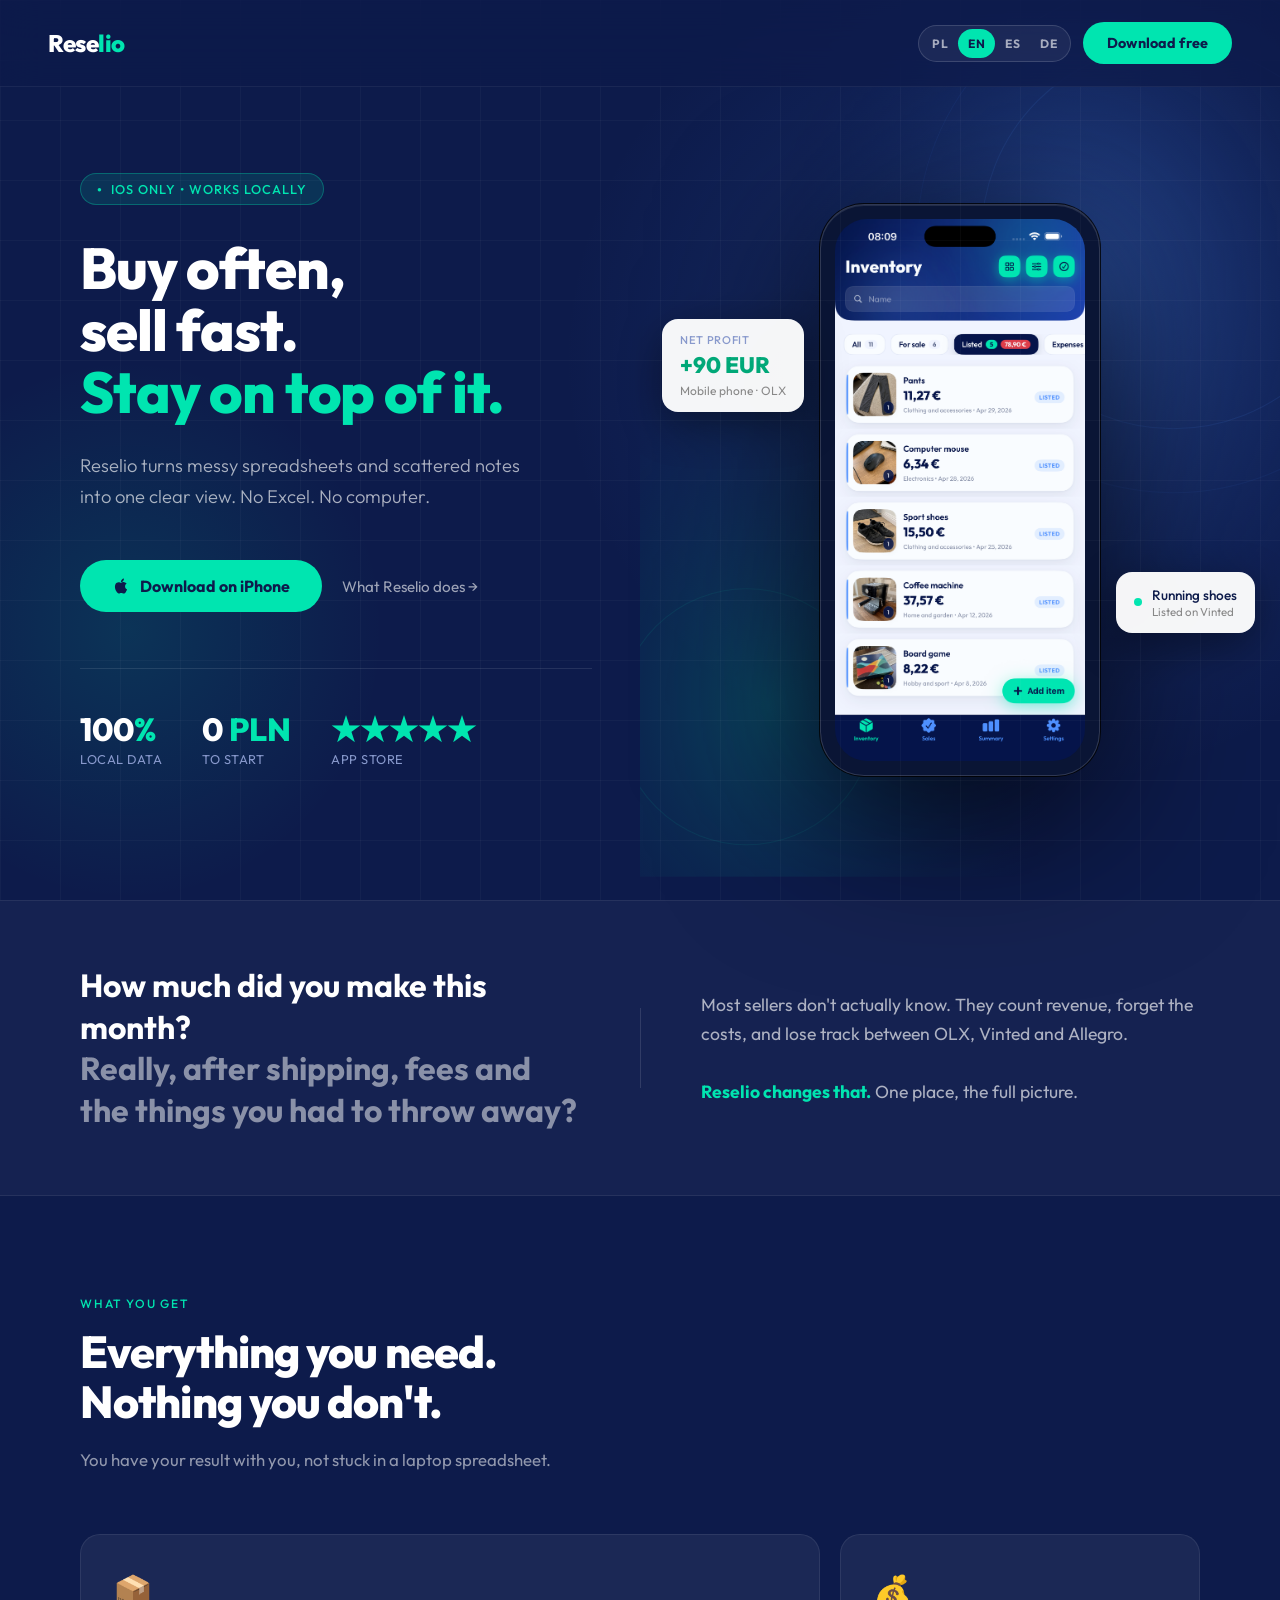
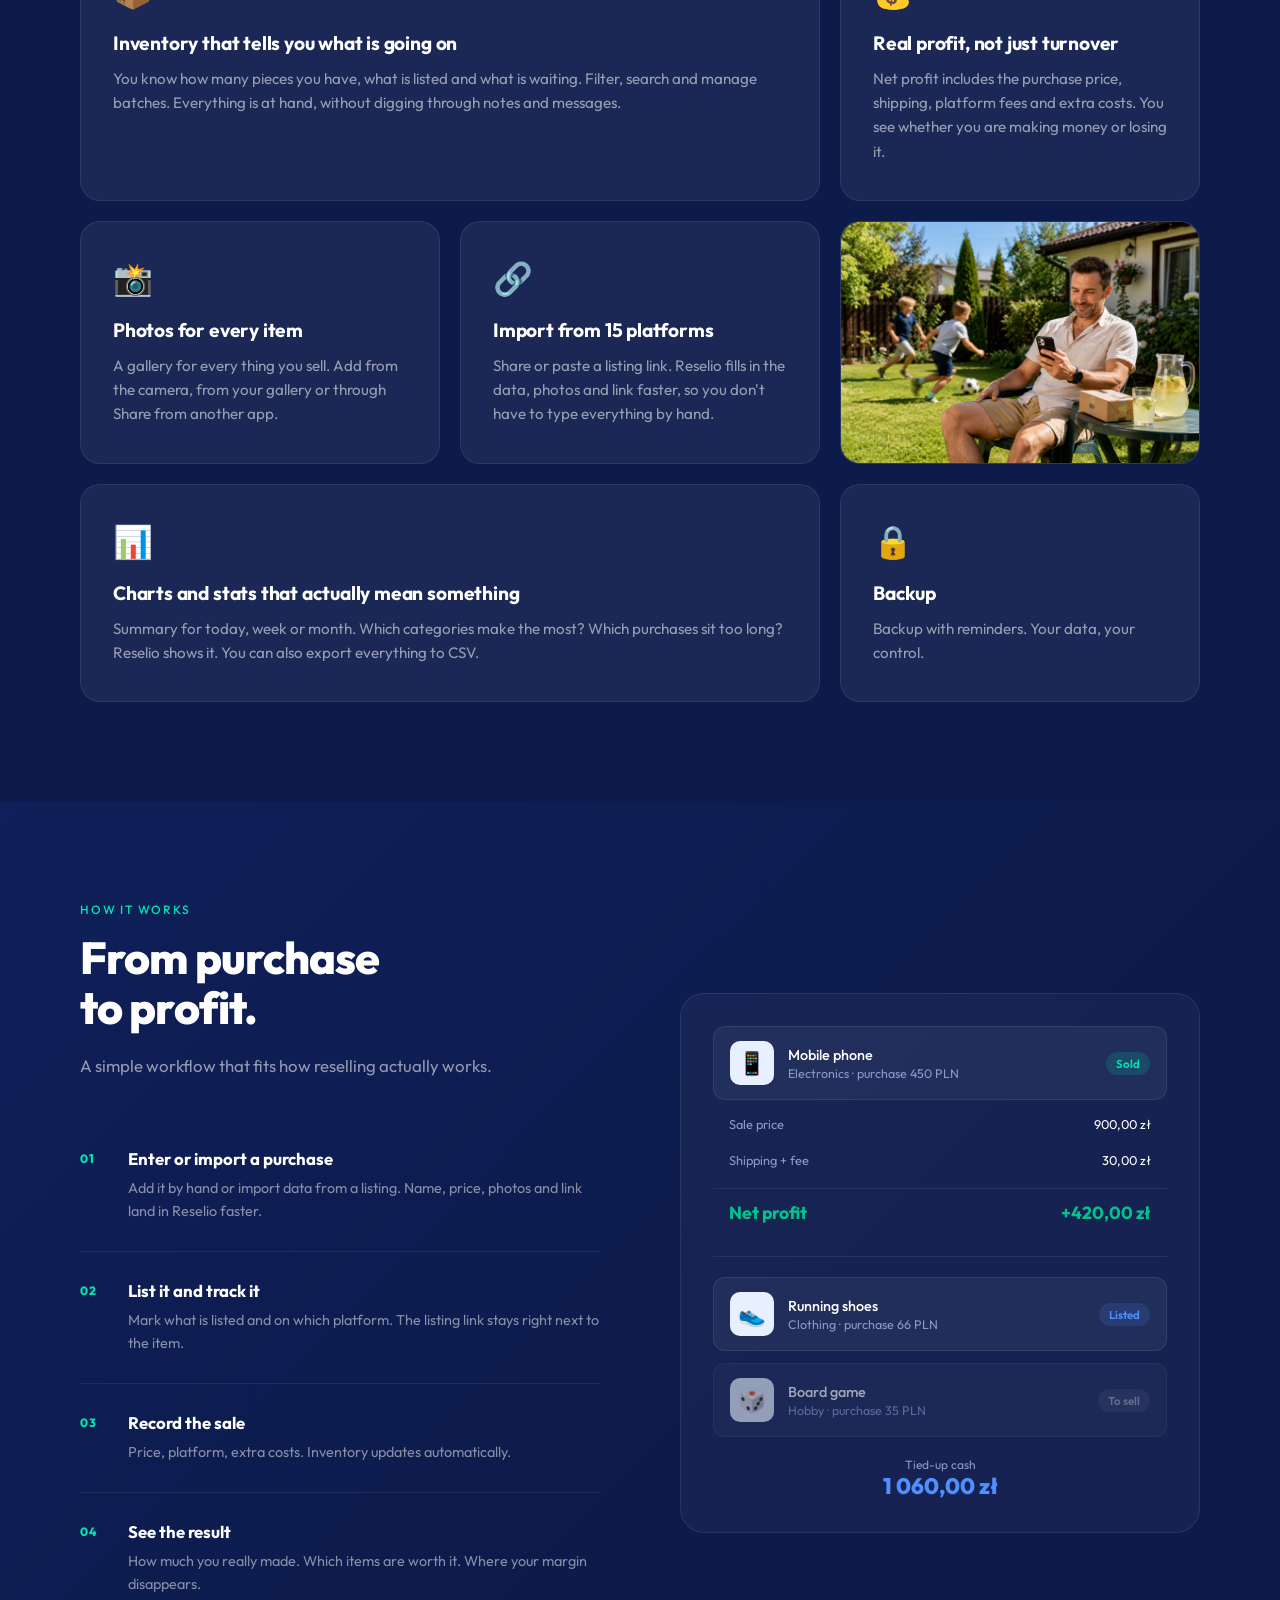
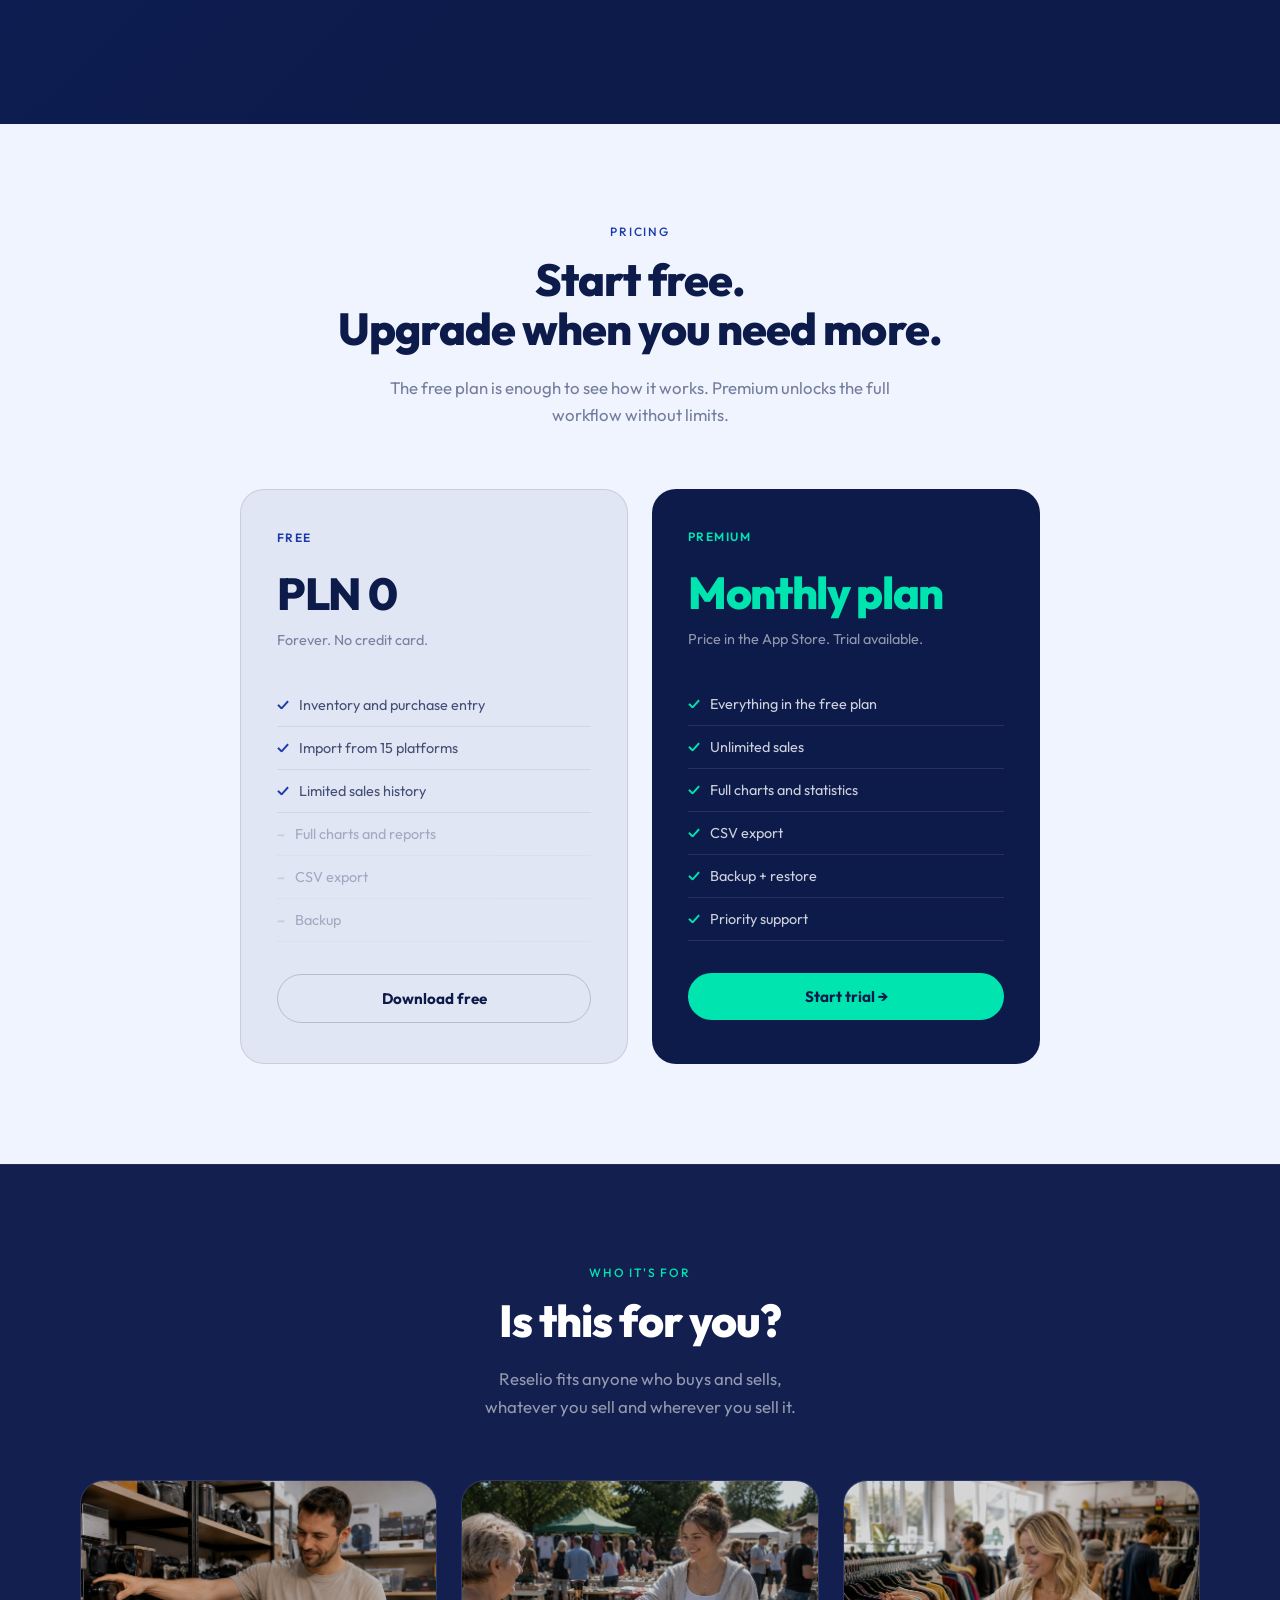
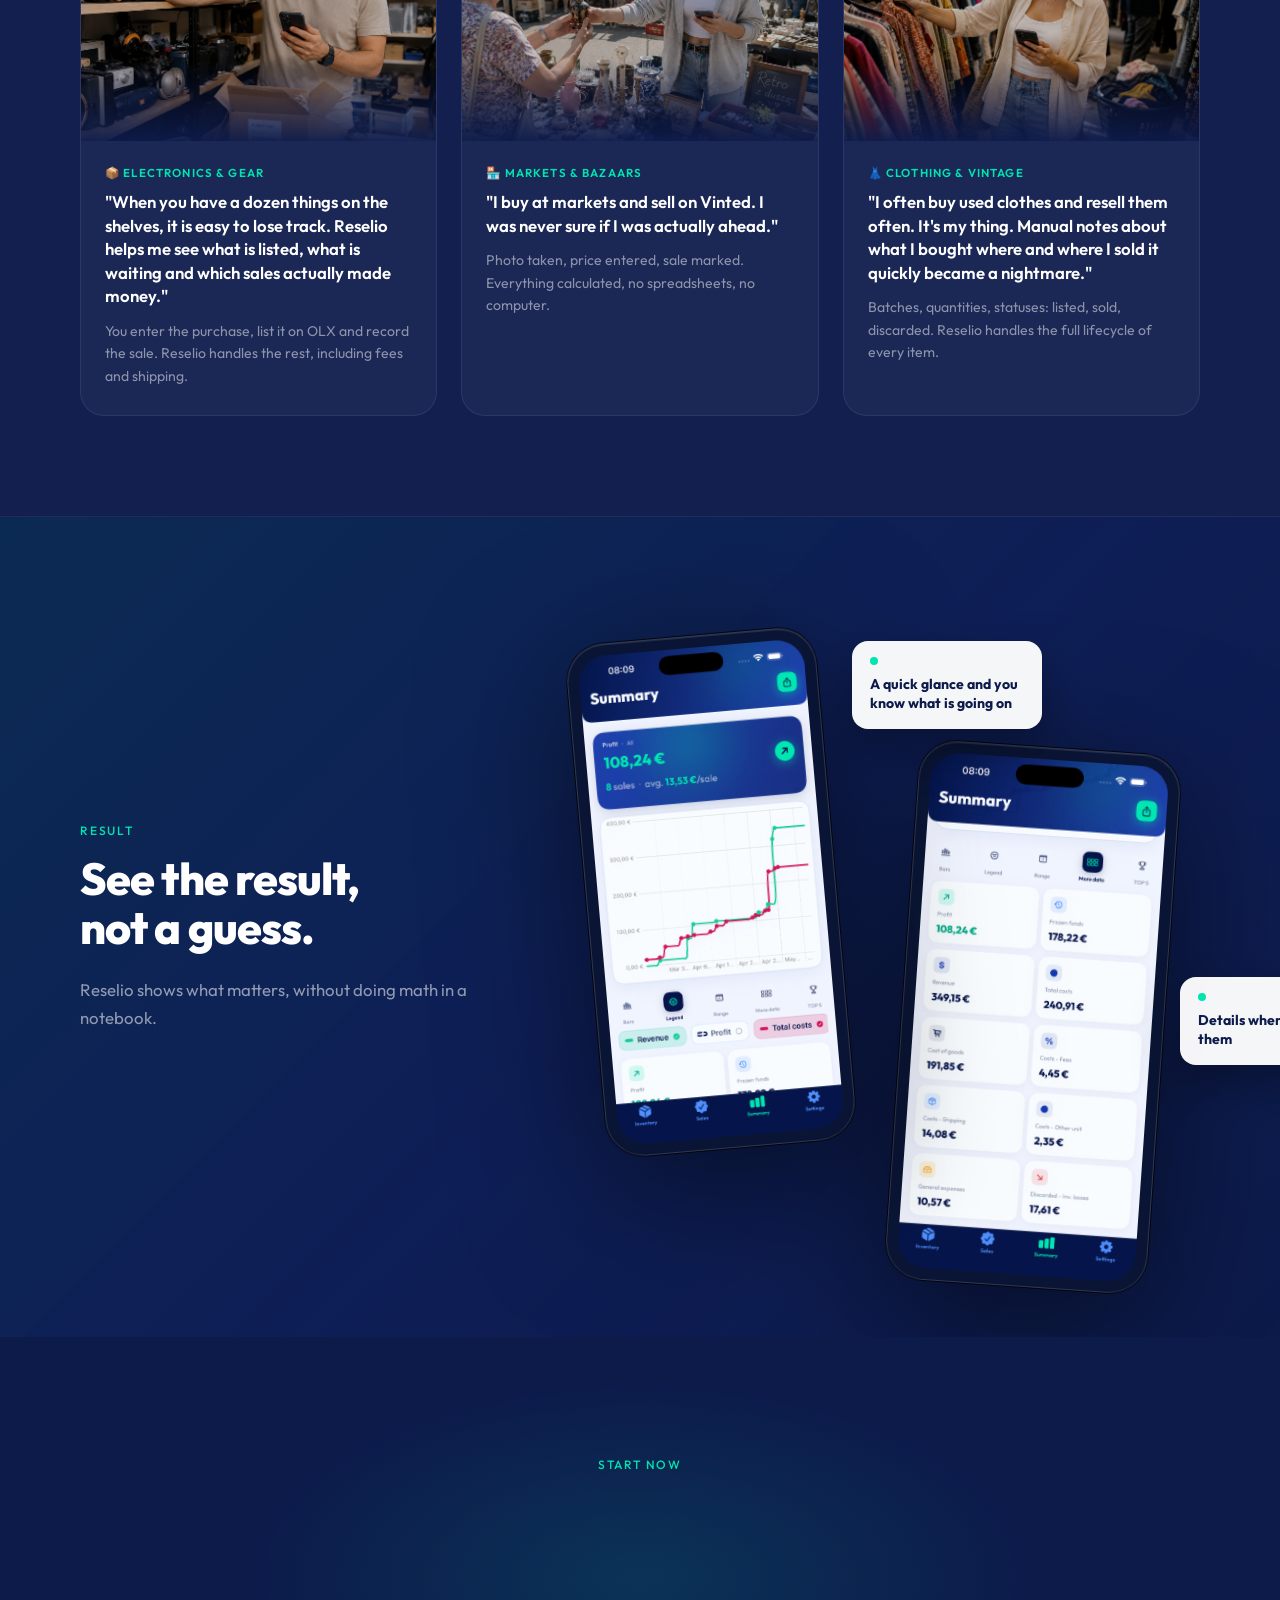
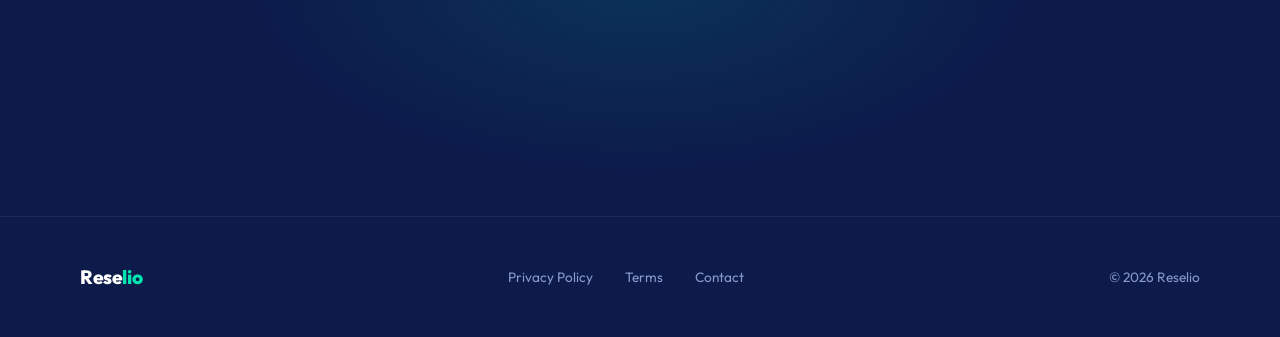
==== commit 62390ec0: "Localize floating profit amount" ====
--- a/index.html
+++ b/index.html
@@ -1144,7 +1144,7 @@
     <!-- Floating card: profit -->
     <div class="float-card float-card-profit">
       <div class="fc-label" data-i18n="floating.netProfit">Zysk netto</div>
-      <div class="fc-val positive">+420,00 zł</div>
+      <div class="fc-val positive" data-i18n="floating.netProfitAmount">+420,00 zł</div>
       <div style="font-size:0.75rem;color:#888;margin-top:4px;" data-i18n="floating.phone">Telefon komórkowy · OLX</div>
     </div>
 
@@ -1500,6 +1500,7 @@
       "stats.start": "to start",
       "stats.appStore": "App Store",
       "floating.netProfit": "Net profit",
+      "floating.netProfitAmount": "+90 EUR",
       "floating.phone": "Mobile phone · OLX",
       "floating.item": "Running shoes",
       "floating.status": "Listed on Vinted",
@@ -1614,6 +1615,7 @@
       "stats.start": "para empezar",
       "stats.appStore": "App Store",
       "floating.netProfit": "Beneficio neto",
+      "floating.netProfitAmount": "+90 EUR",
       "floating.phone": "Teléfono móvil · OLX",
       "floating.item": "Zapatillas deportivas",
       "floating.status": "Publicado en Vinted",
@@ -1728,6 +1730,7 @@
       "stats.start": "zum Start",
       "stats.appStore": "App Store",
       "floating.netProfit": "Nettogewinn",
+      "floating.netProfitAmount": "+90 EUR",
       "floating.phone": "Smartphone · OLX",
       "floating.item": "Laufschuhe",
       "floating.status": "Auf Vinted inseriert",
@@ -1840,20 +1843,20 @@
     heroScreen: {
       pl: 'assets/app-screen.png',
       en: 'assets/app-screen-en.png',
-      es: 'assets/app-screen-en.png',
-      de: 'assets/app-screen-en.png'
+      es: 'assets/app-screen-es.png',
+      de: 'assets/app-screen-de.png'
     },
     summaryChart: {
       pl: 'assets/summary-chart.png',
       en: 'assets/summary-chart-en.png',
-      es: 'assets/summary-chart-en.png',
-      de: 'assets/summary-chart-en.png'
+      es: 'assets/summary-chart-es.png',
+      de: 'assets/summary-chart-de.png'
     },
     summaryDetails: {
       pl: 'assets/summary-details.png',
       en: 'assets/summary-details-en.png',
-      es: 'assets/summary-details-en.png',
-      de: 'assets/summary-details-en.png'
+      es: 'assets/summary-details-es.png',
+      de: 'assets/summary-details-de.png'
     }
   };
   const localizedLinks = {
